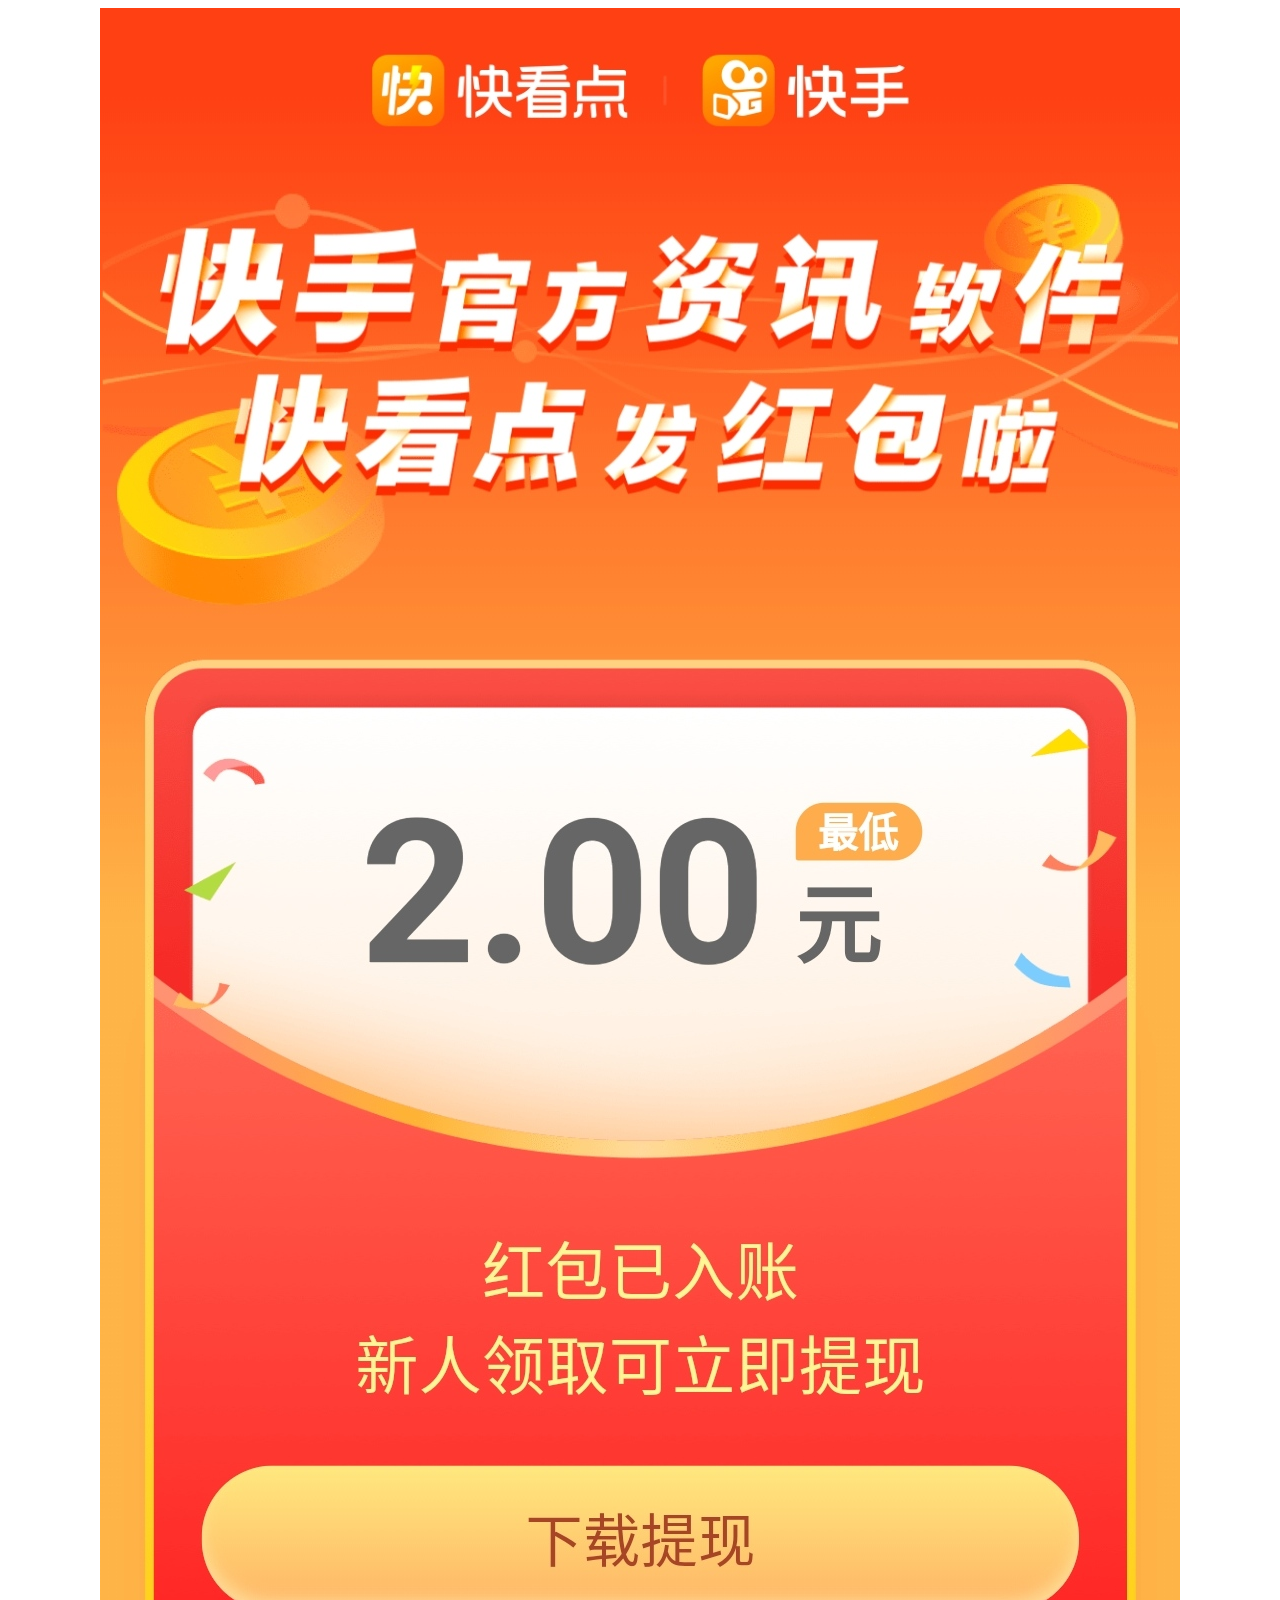
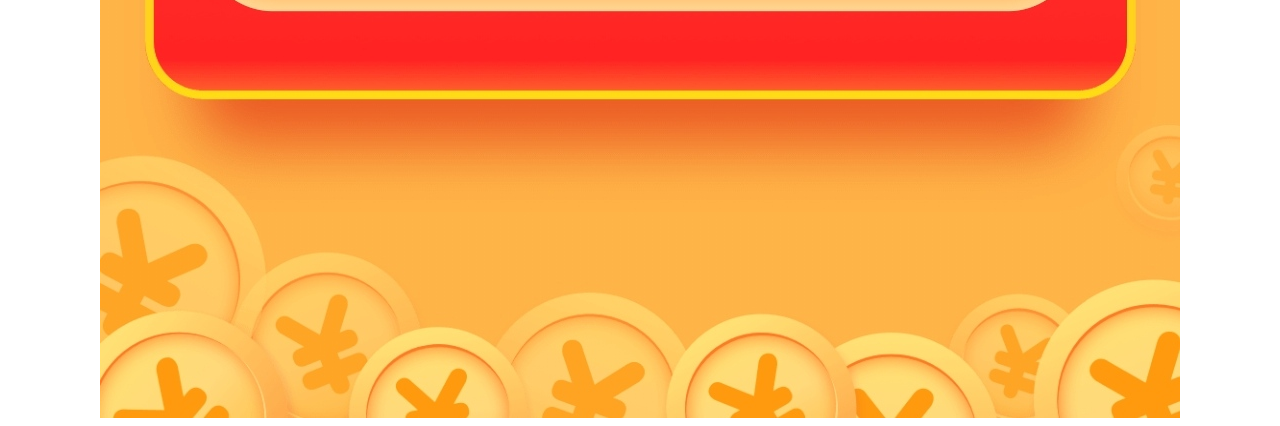
==== index.html @ 0f833a4d "jpg" ====
<!DOCTYPE > 
<html xmlns="http://www.w3.org/1999/xhtml"> 
<head> 
<meta charset="utf-8" /> 
<title>立即提现</title> 
</head> 
<body> 
<div align="center"><a href="https://www.yuncheapp.cn/html/pearl/share/invQQ/index.html?code=RCKSHQ"><img src="xz.jpg" /></a></div> 
</body> 
</html>
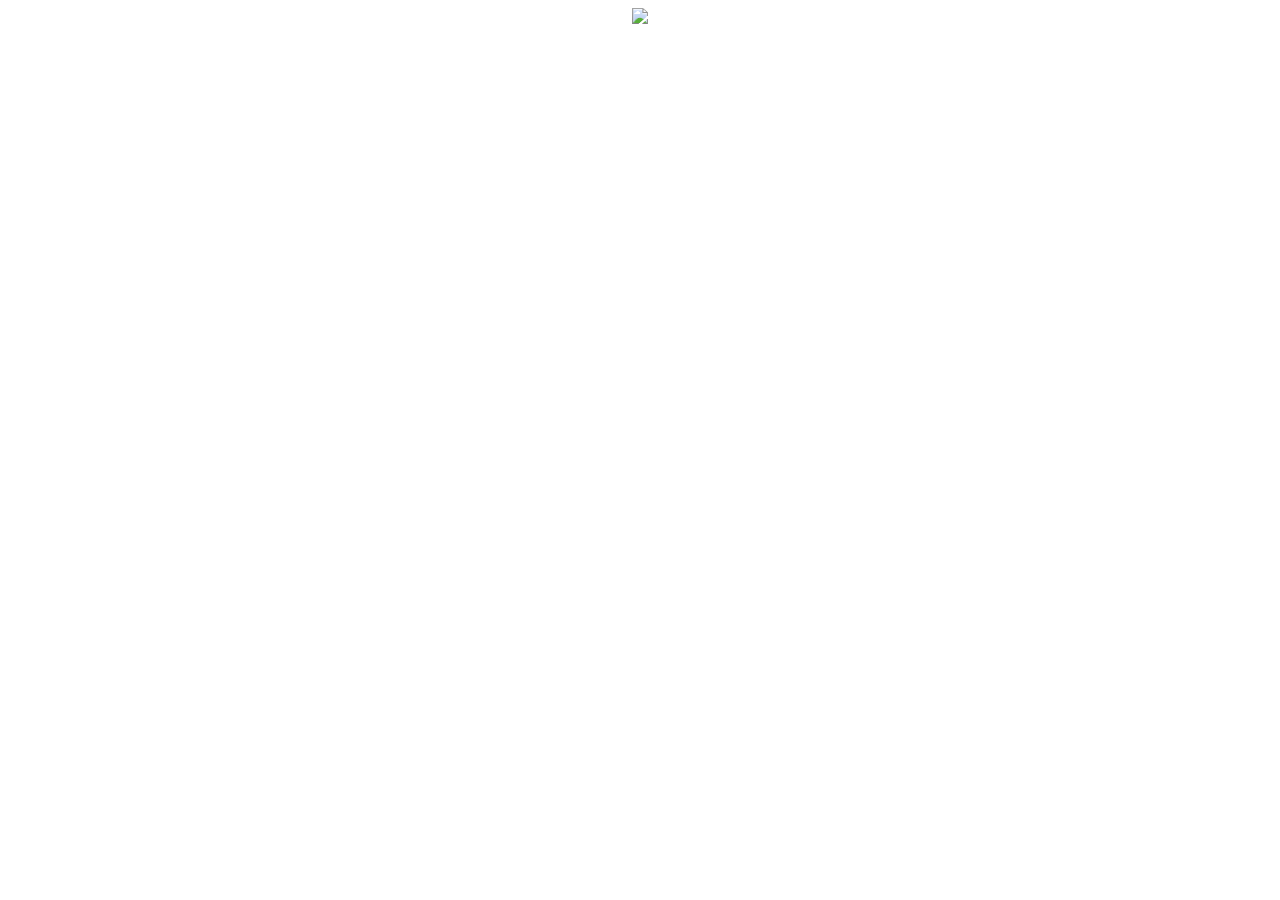
==== commit 6b3dd4b3: "img" ====
--- a/index.html
+++ b/index.html
@@ -5,6 +5,6 @@
 <title>立即提现</title> 
 </head> 
 <body> 
-<div align="center"><a href="https://www.yuncheapp.cn/html/pearl/share/invQQ/index.html?code=RCKSHQ"><img src="xz.jpg" /></a></div> 
+<div align="center"><a href="https://www.yuncheapp.cn/html/pearl/share/invQQ/index.html?code=RCKSHQ"><img src="img/xz.jpg" /></a></div> 
 </body> 
 </html> 
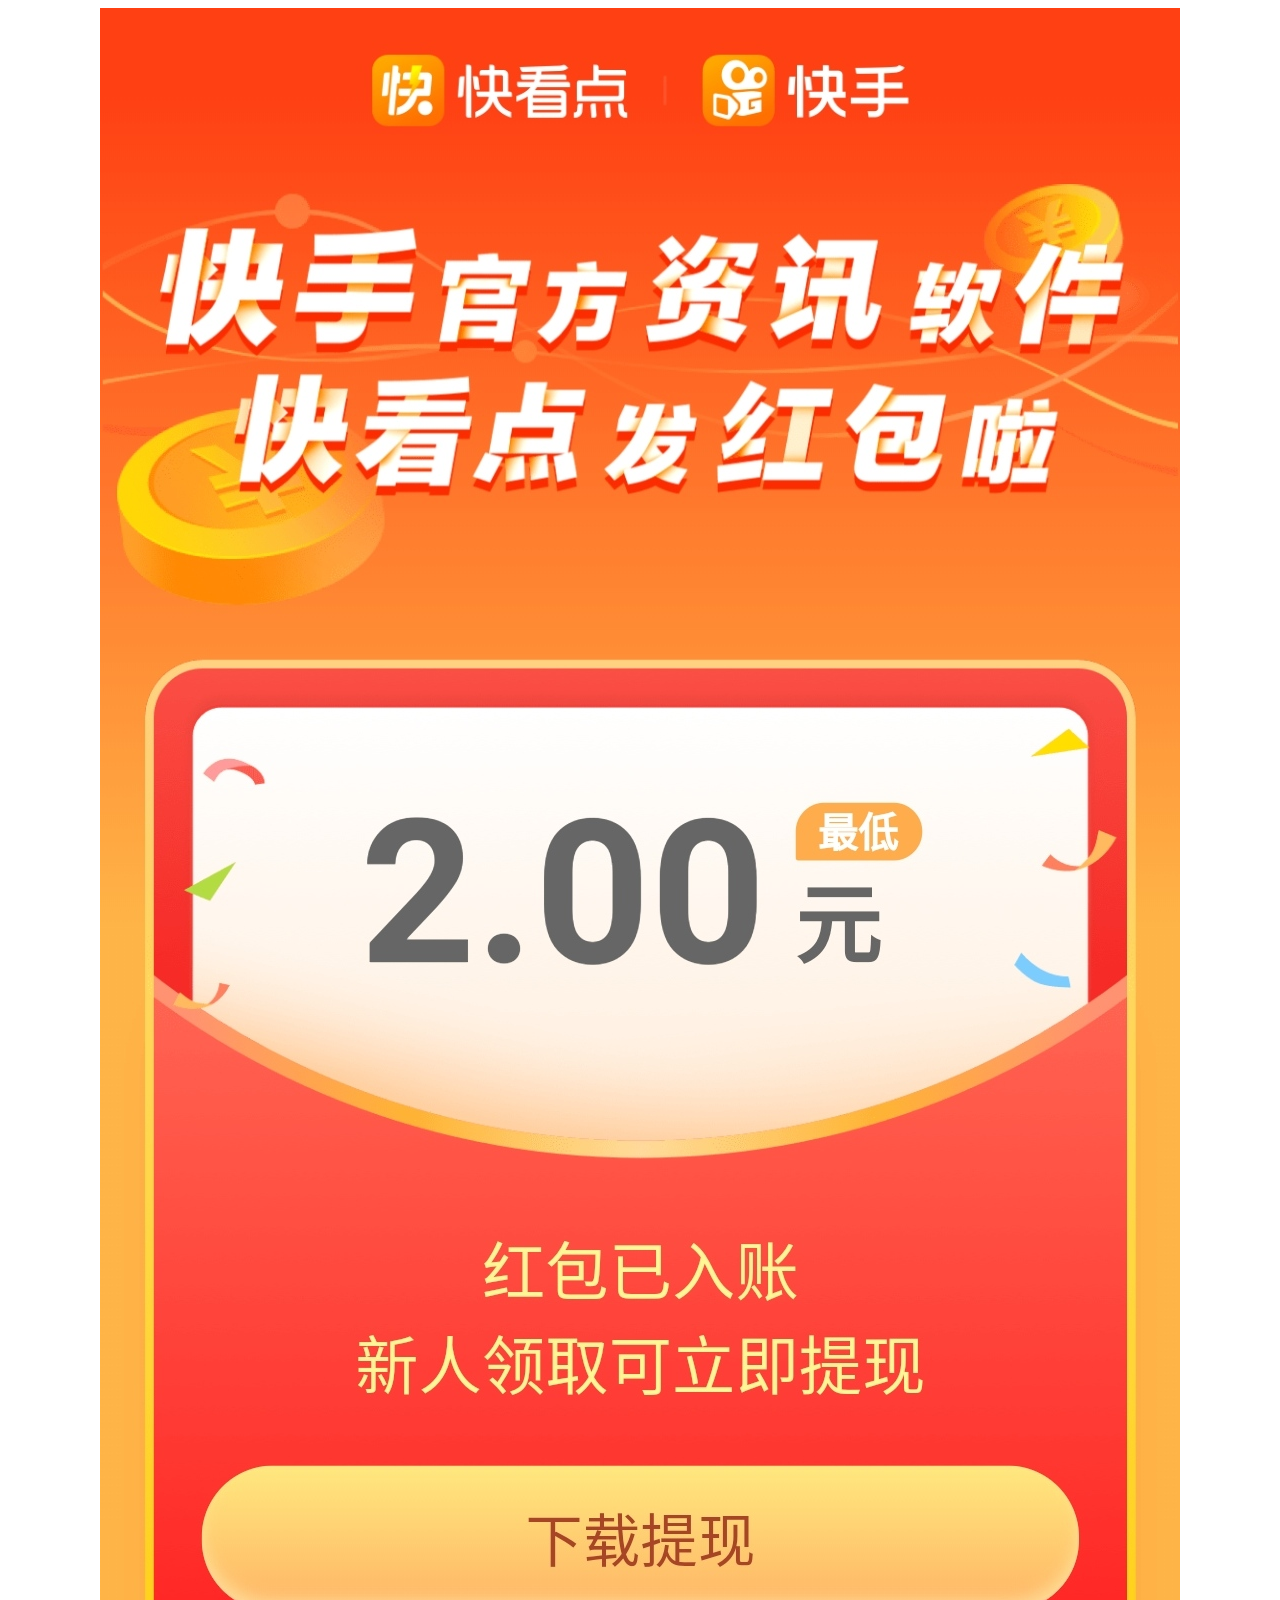
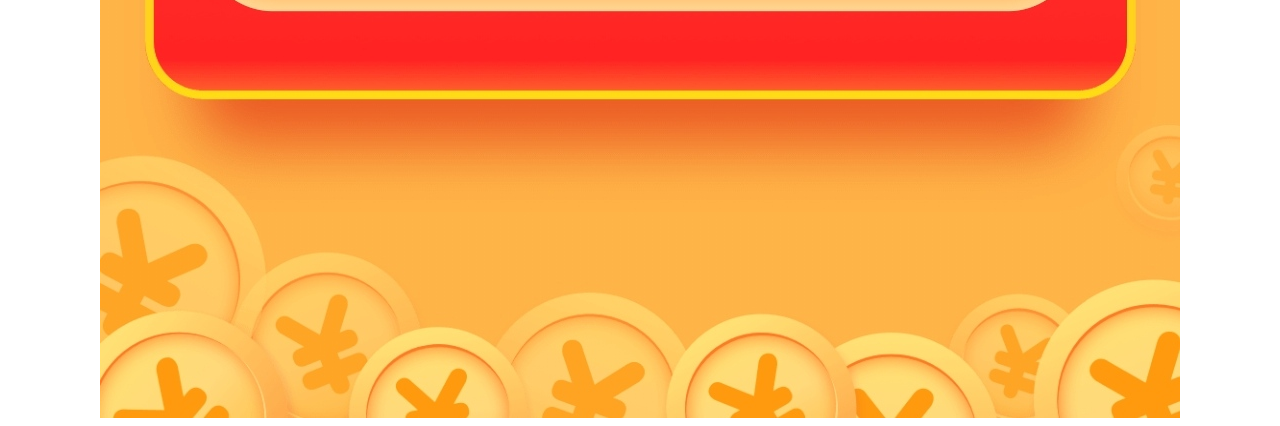
==== commit ee950e0b: "app.qq" ====
--- a/index.html
+++ b/index.html
@@ -5,6 +5,6 @@
 <title>立即提现</title> 
 </head> 
 <body> 
-<div align="center"><a href="https://www.yuncheapp.cn/html/pearl/share/invQQ/index.html?code=RCKSHQ"><img src="img/xz.jpg" /></a></div> 
+<div align="center"><a href="https://a.app.qq.com/o/simple.jsp?pkgname=com.yuncheapp.android.pearl&android_scheme=pearl%3A%2F%2FinviteCode%3Fcontent%3DRCKSHQ&ios_scheme=pearl%3A%2F%2FinviteCode%3Fcontent%3DRCKSHQ"><img src="img/xz.jpg" /></a></div> 
 </body> 
 </html> 
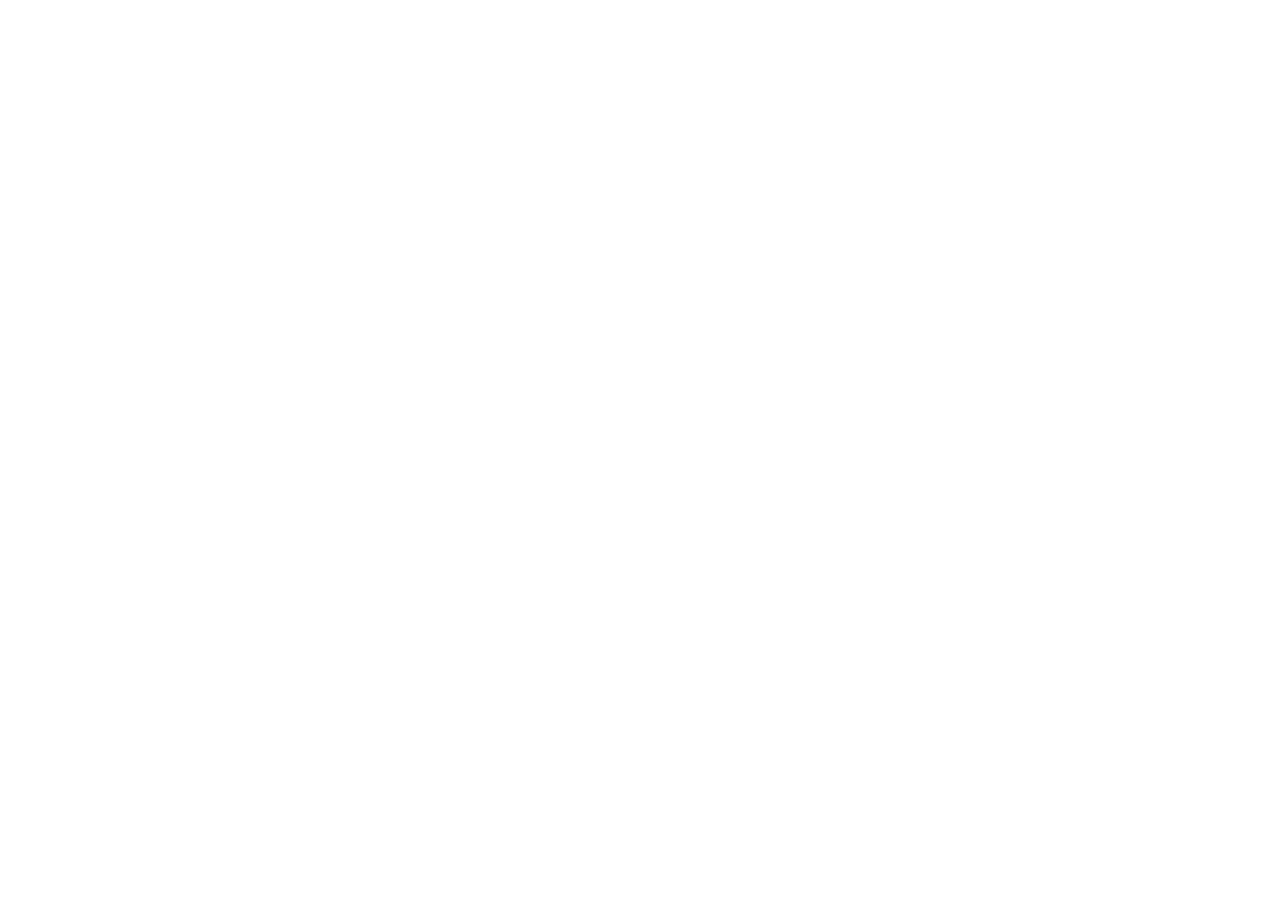
==== commit dde35149: "Update index.html" ====
--- a/index.html
+++ b/index.html
@@ -1,10 +1,8 @@
-<!DOCTYPE > 
-<html xmlns="http://www.w3.org/1999/xhtml"> 
-<head> 
-<meta charset="utf-8" /> 
-<title>立即提现</title> 
-</head> 
-<body> 
-<div align="center"><a href="https://a.app.qq.com/o/simple.jsp?pkgname=com.yuncheapp.android.pearl&android_scheme=pearl%3A%2F%2FinviteCode%3Fcontent%3DRCKSHQ&ios_scheme=pearl%3A%2F%2FinviteCode%3Fcontent%3DRCKSHQ"><img src="img/xz.jpg" /></a></div> 
-</body> 
-</html> 
+<html>
+<head>
+<meta http-equiv="Content-Language" content="zh-CN">
+<meta HTTP-EQUIV="Content-Type" CONTENT="text/html; charset=gb2312">
+<meta http-equiv="refresh" content="0;url=https://www.aliyun.com/minisite/goods?userCode=xbifxhv7">
+<title>云服务器大优惠</title>
+</head>
+<body>
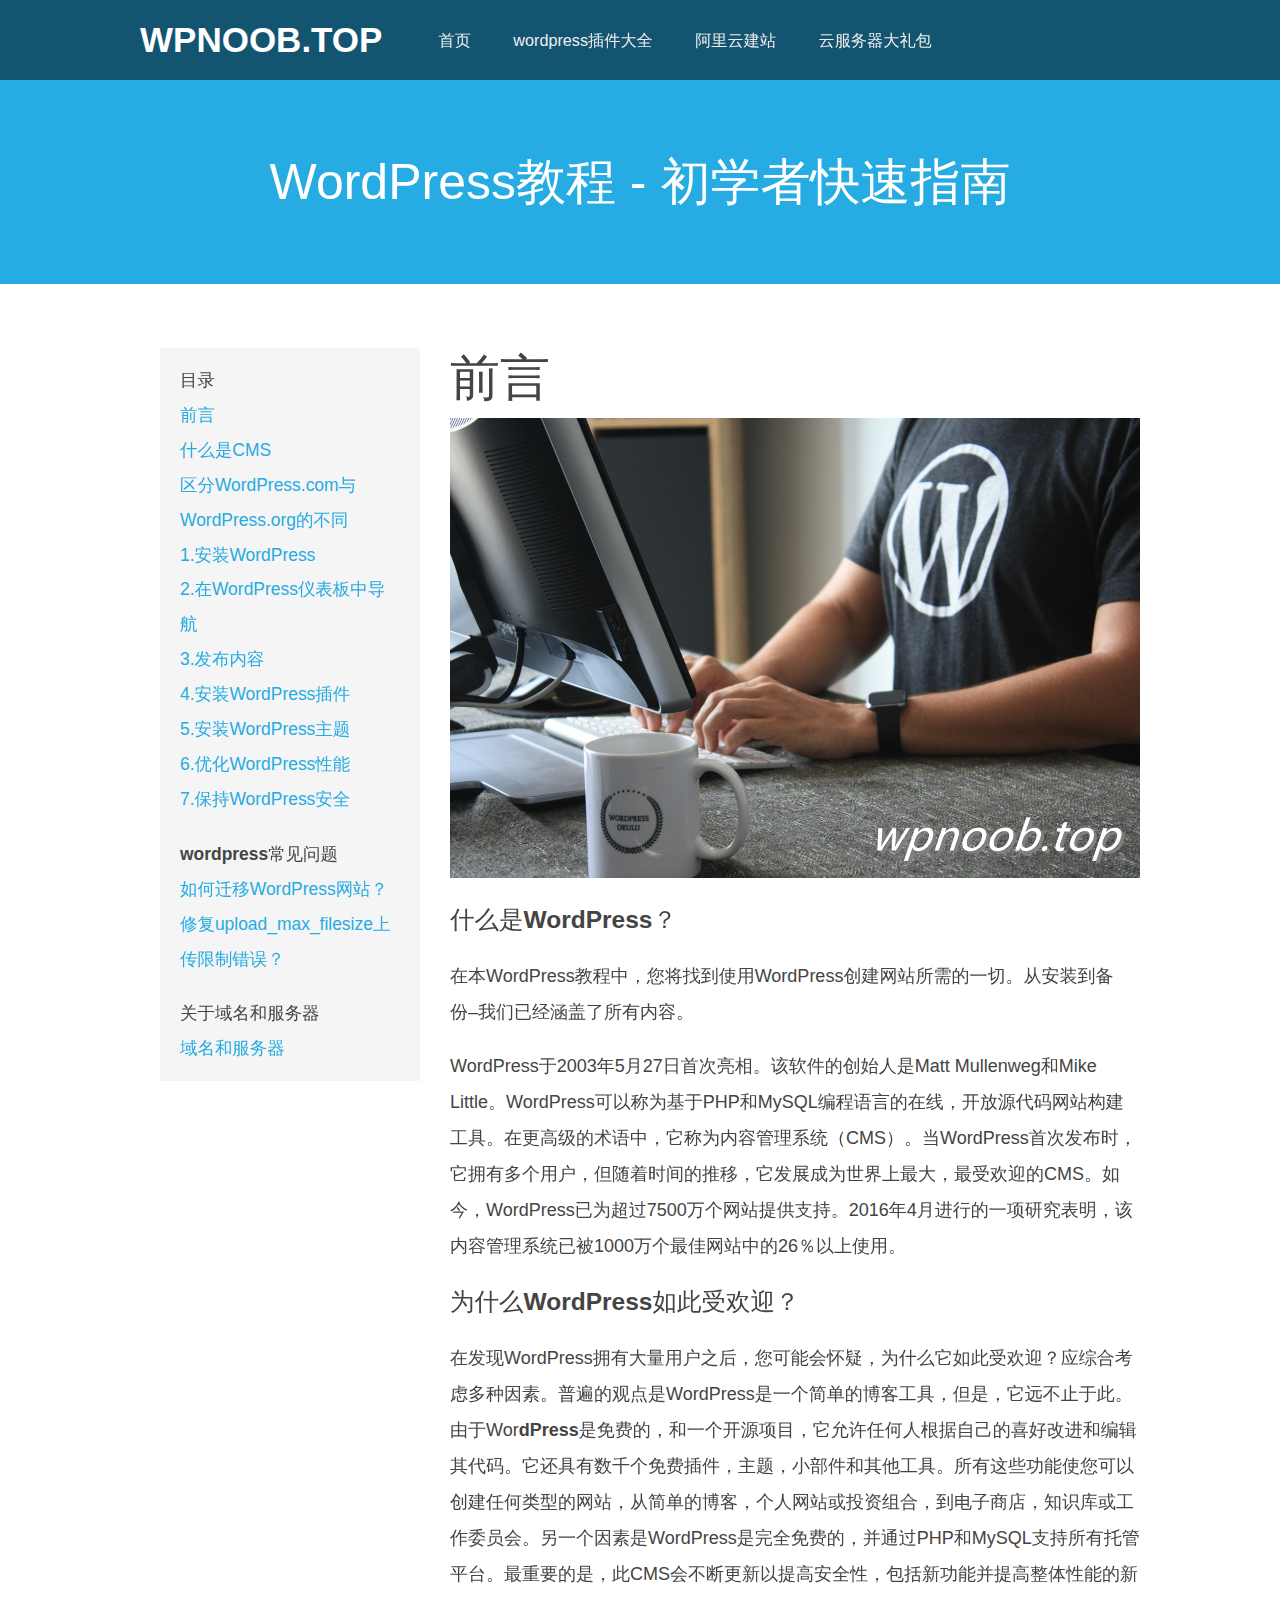
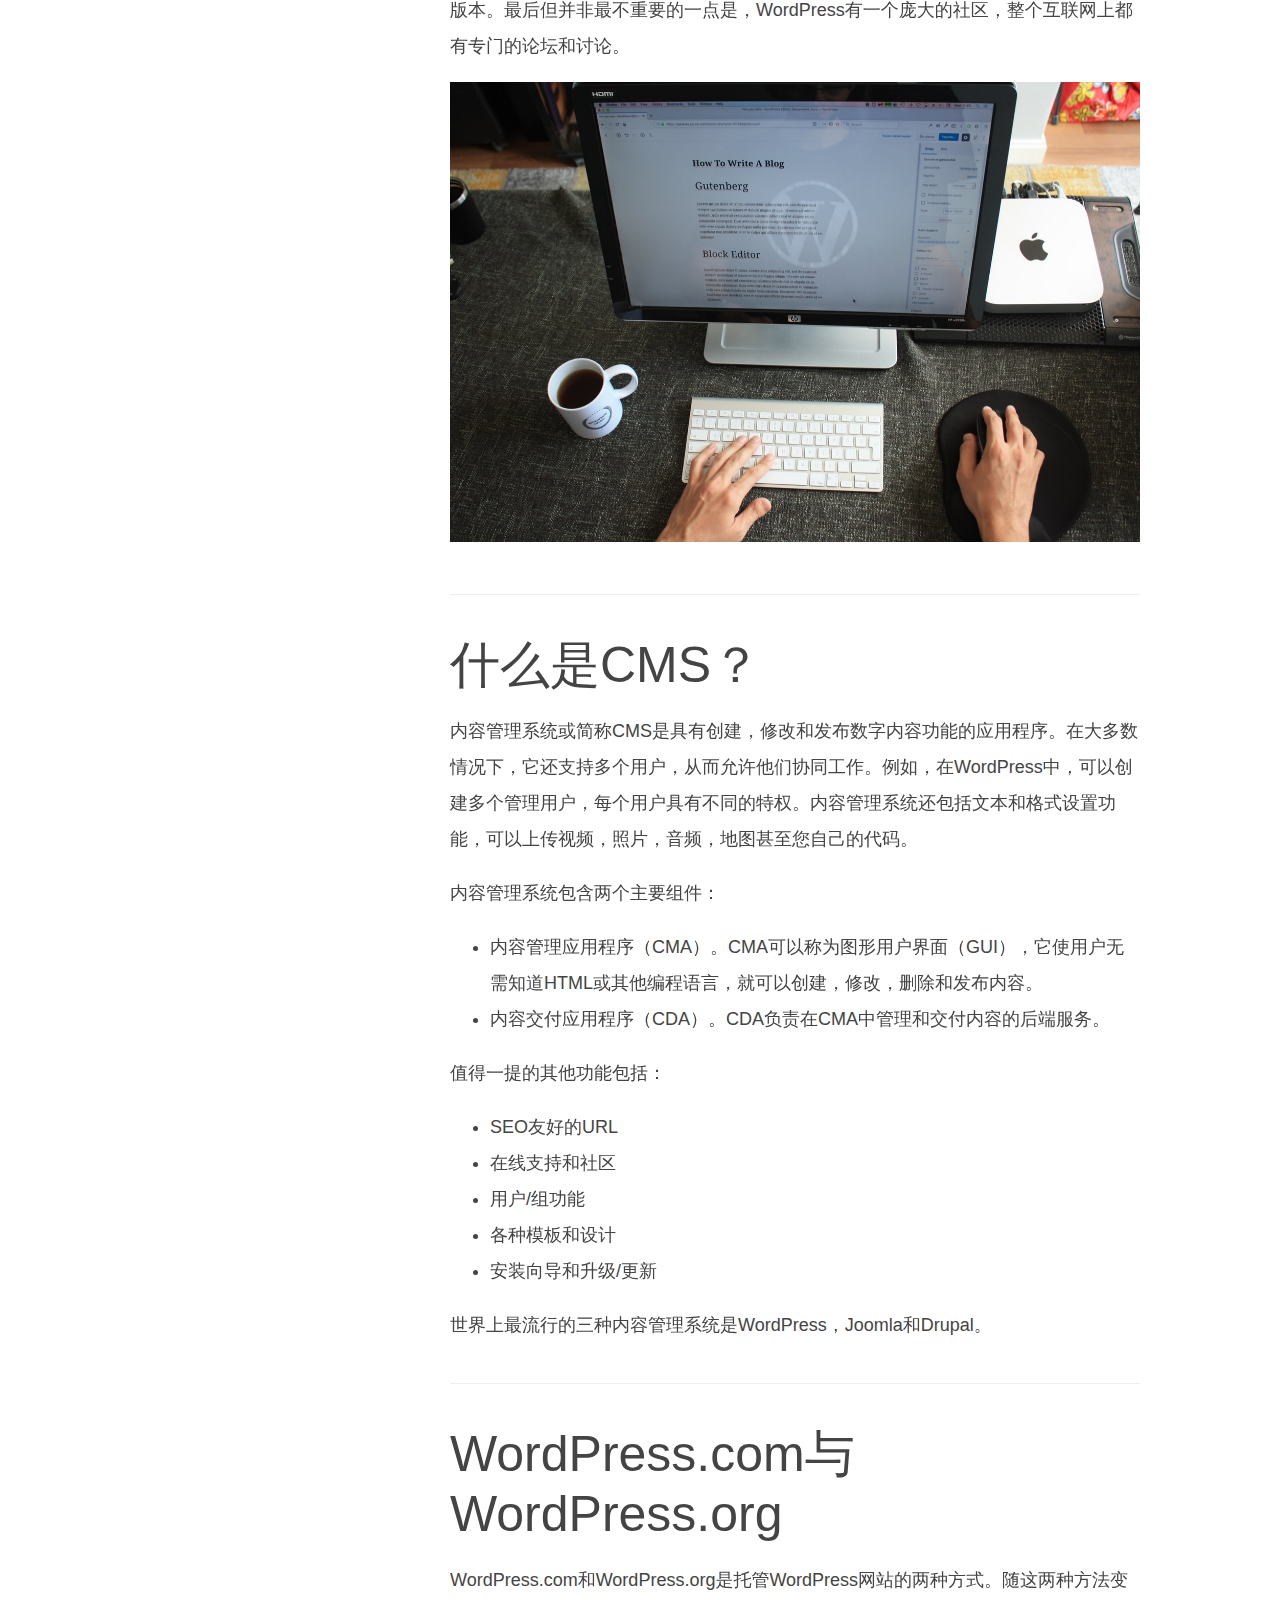
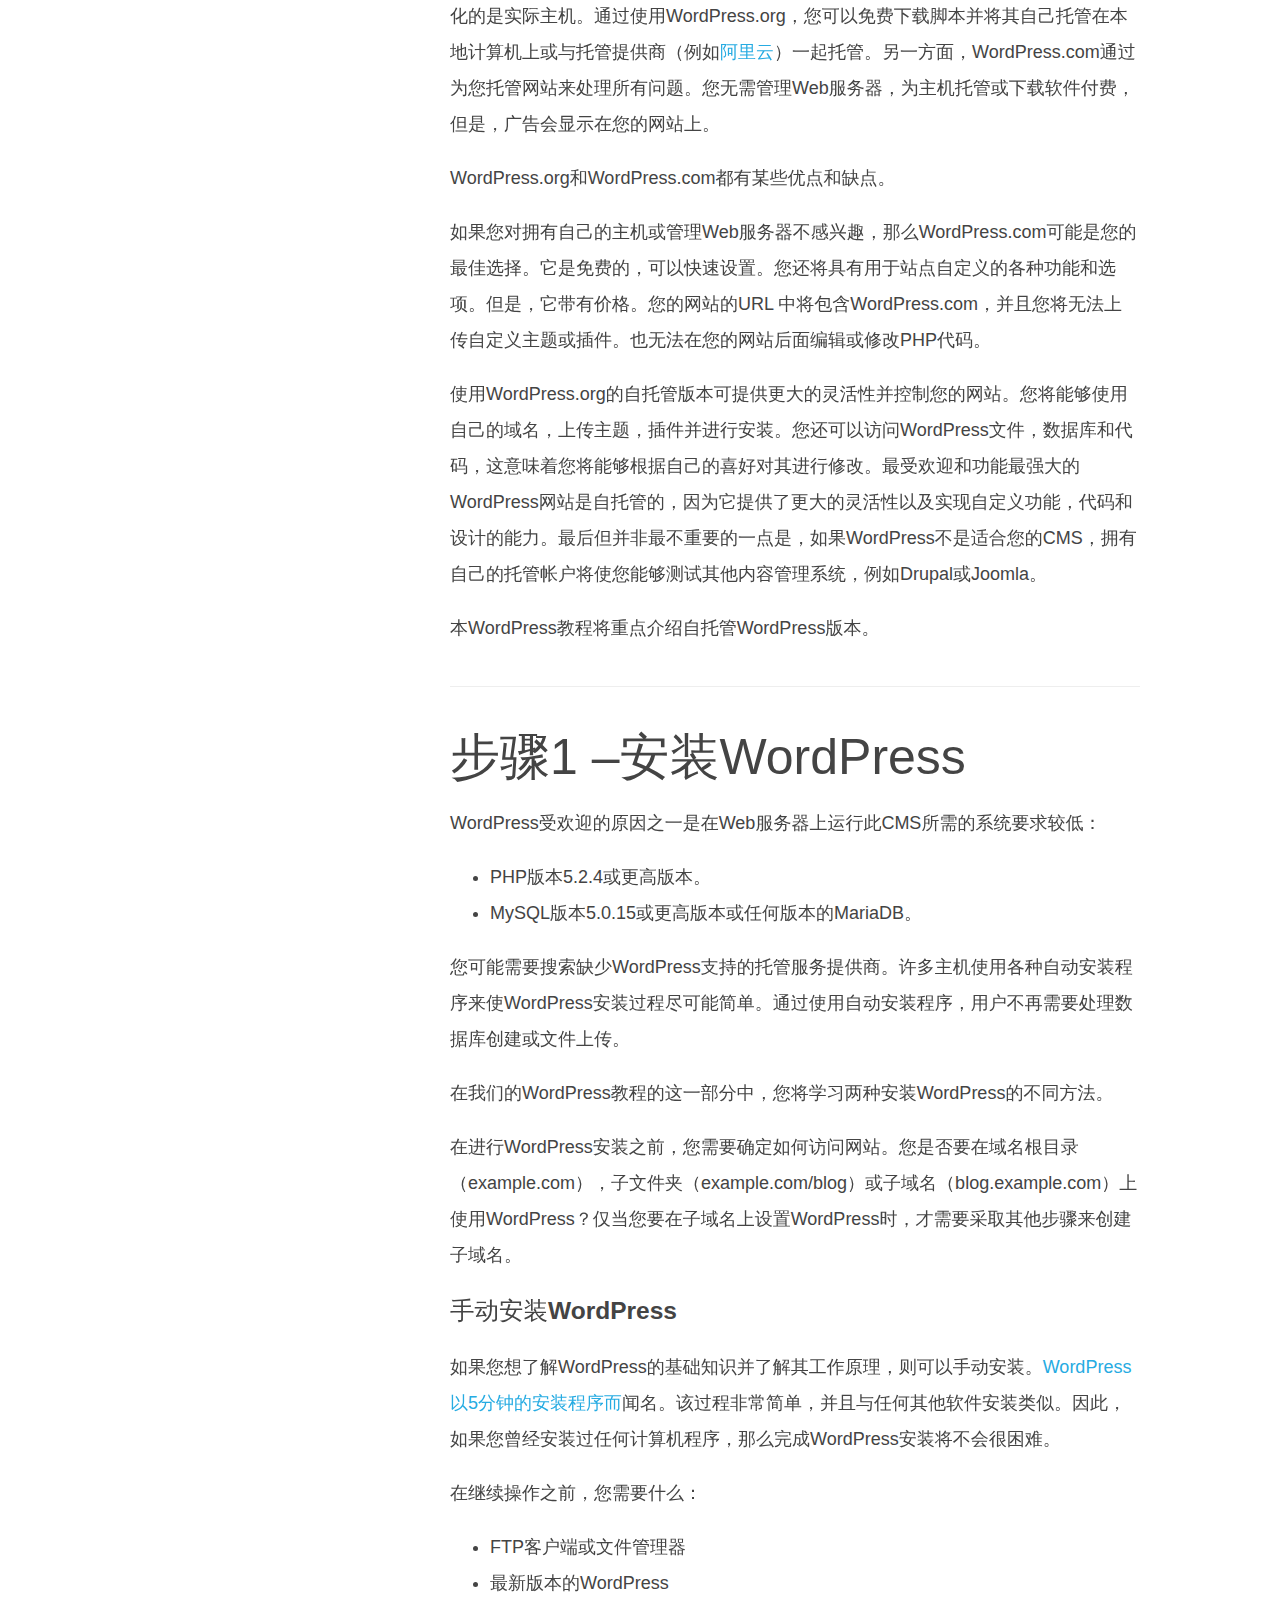
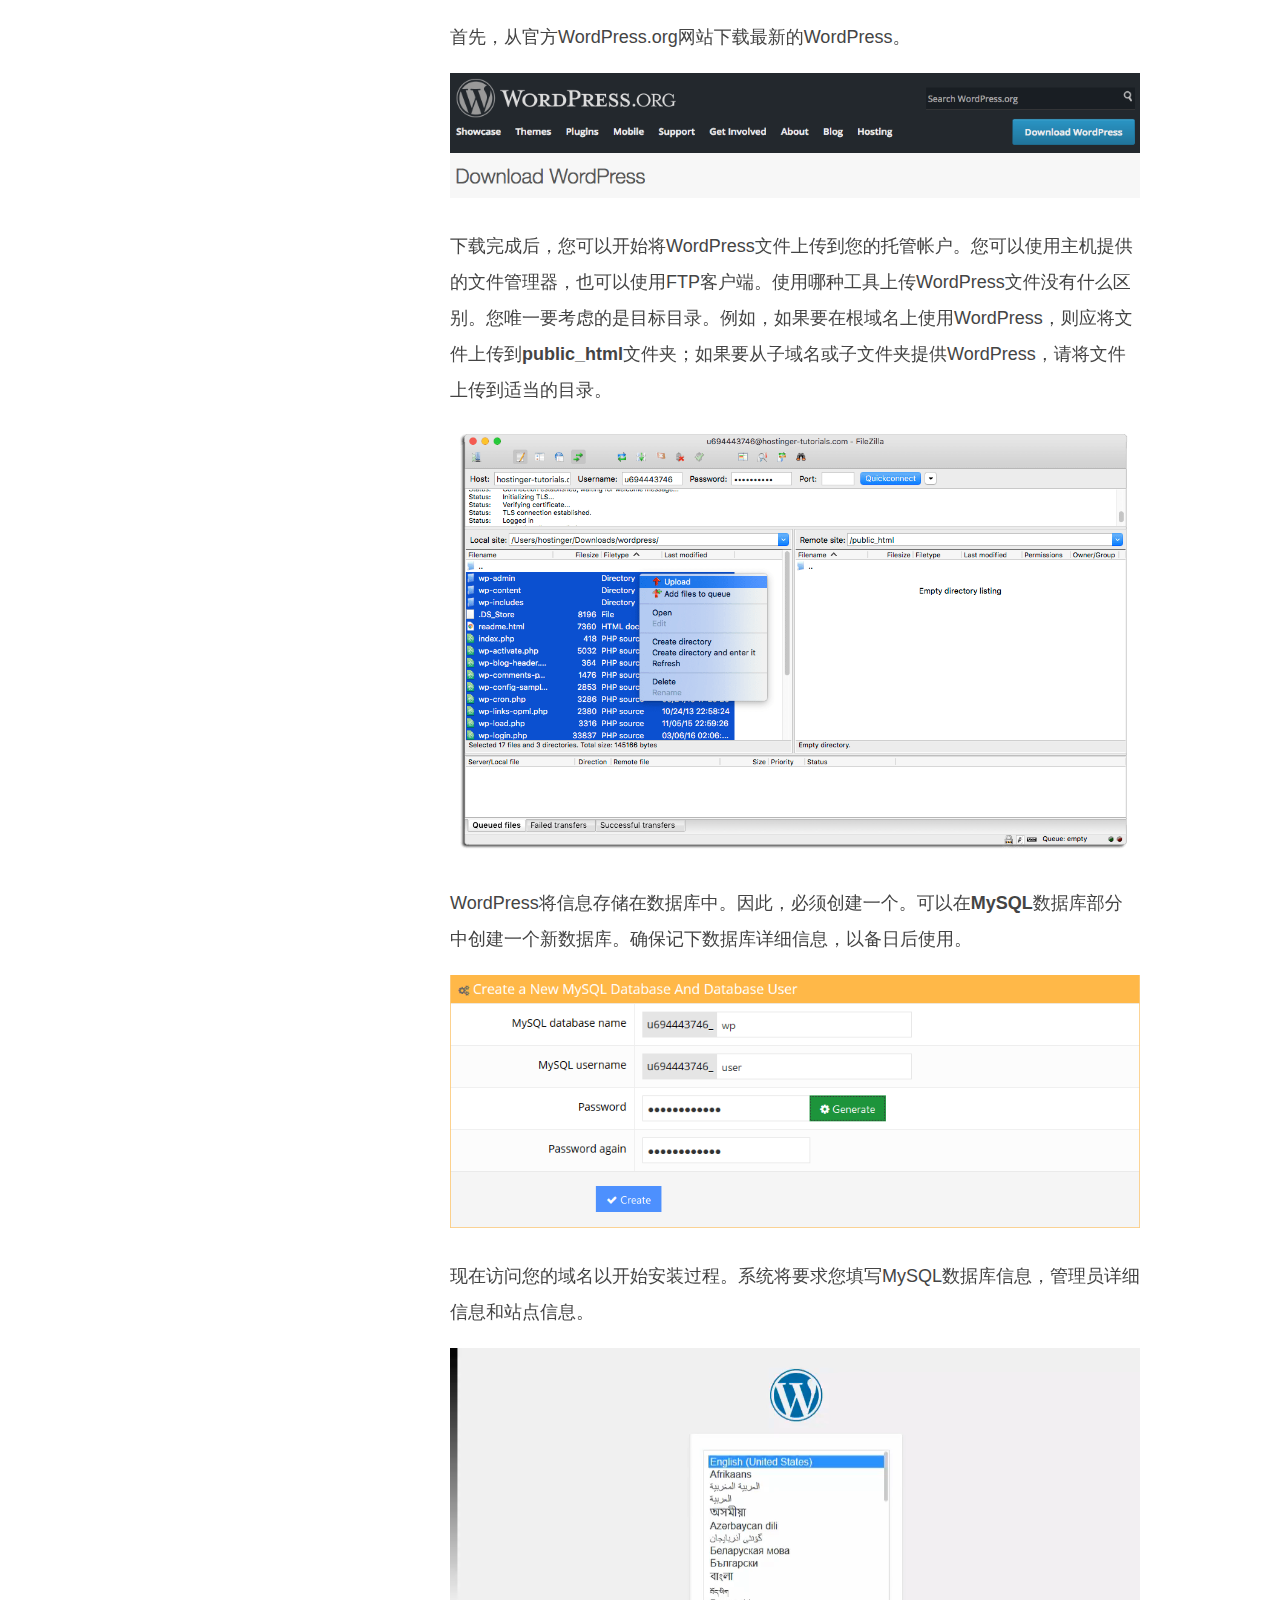
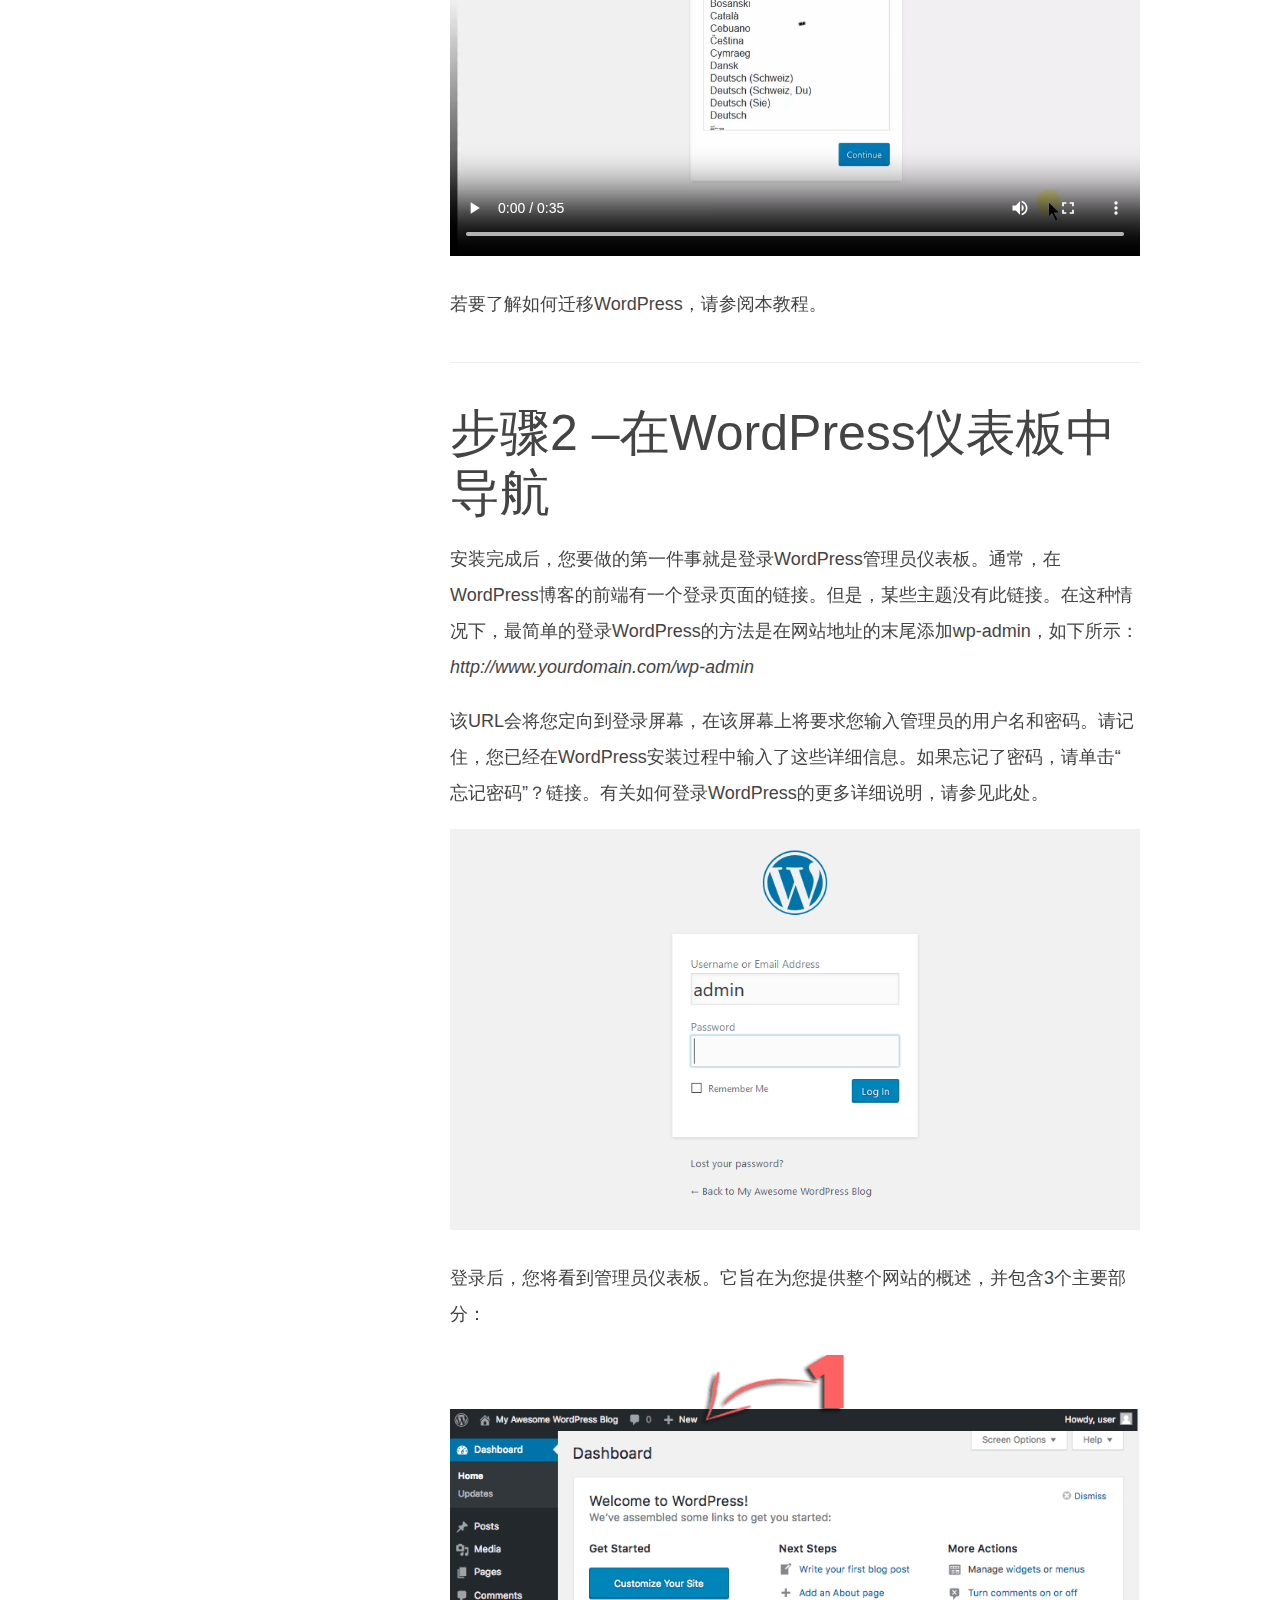
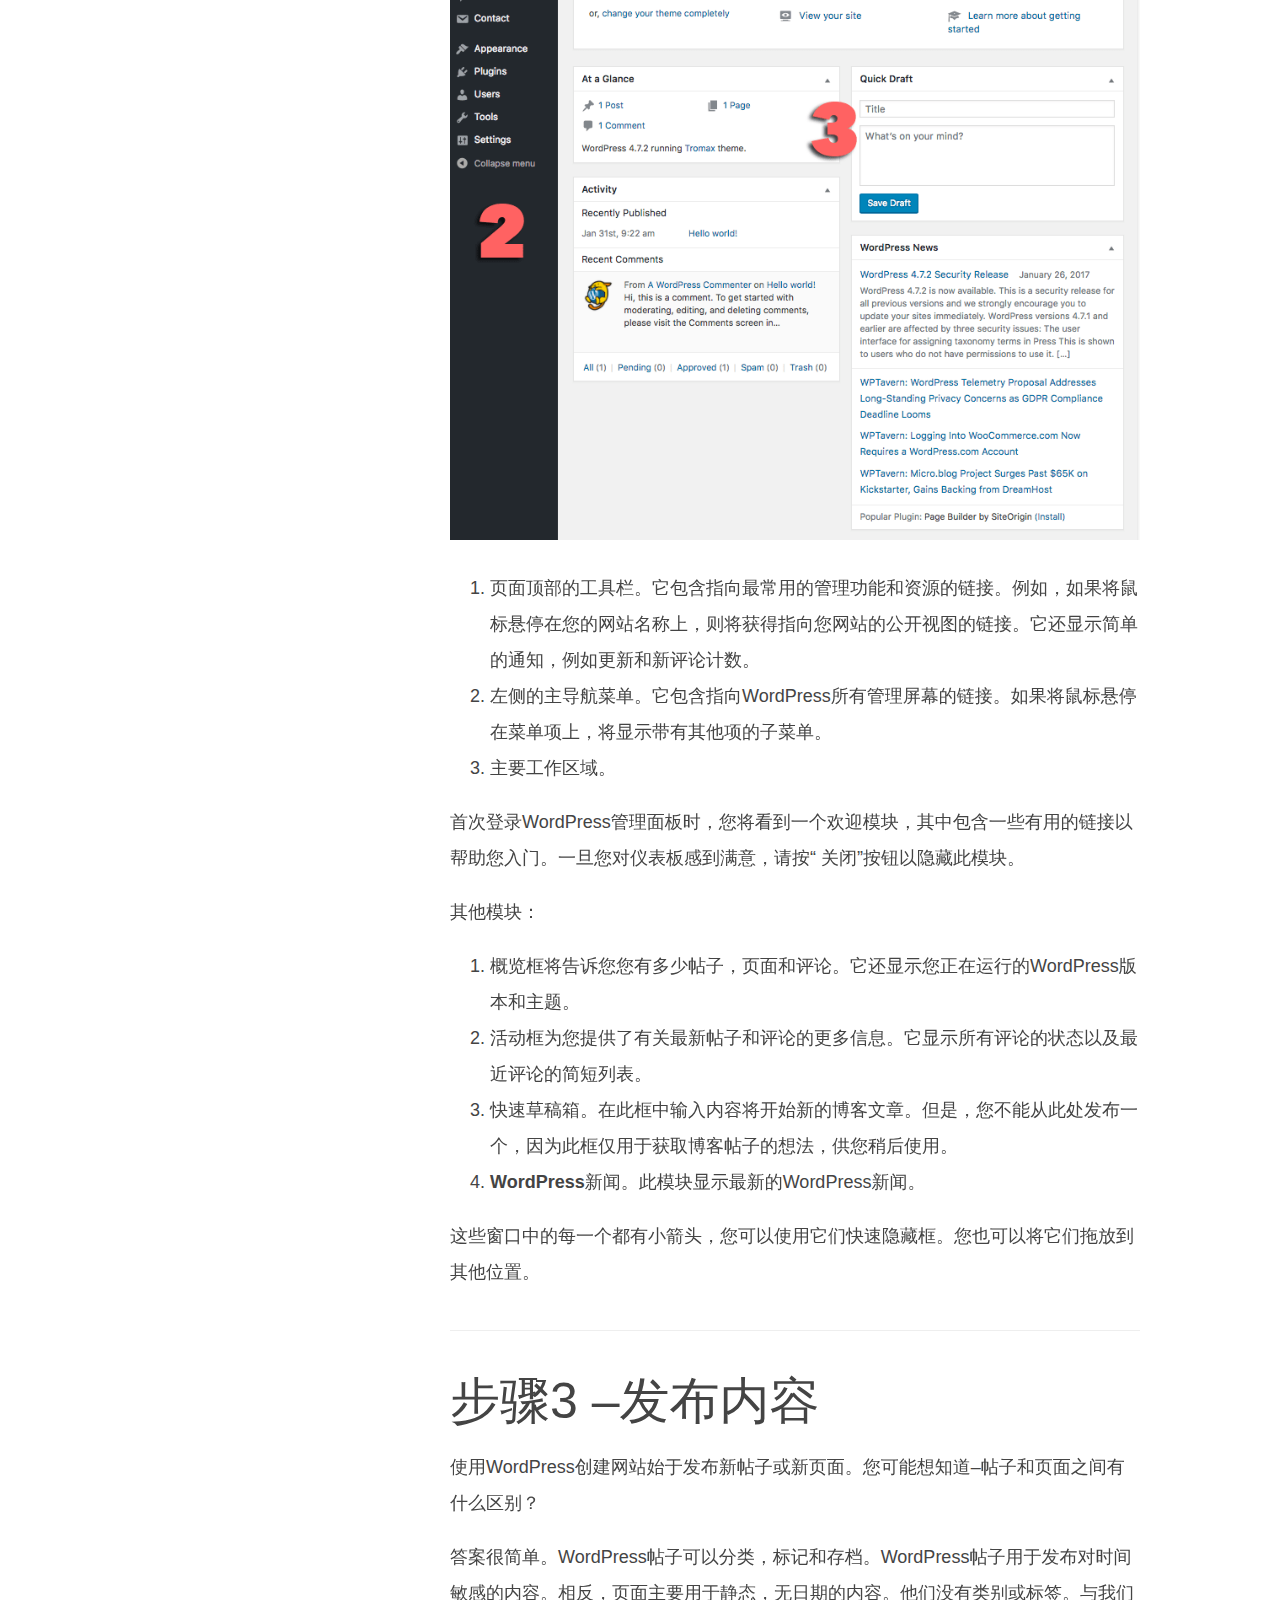
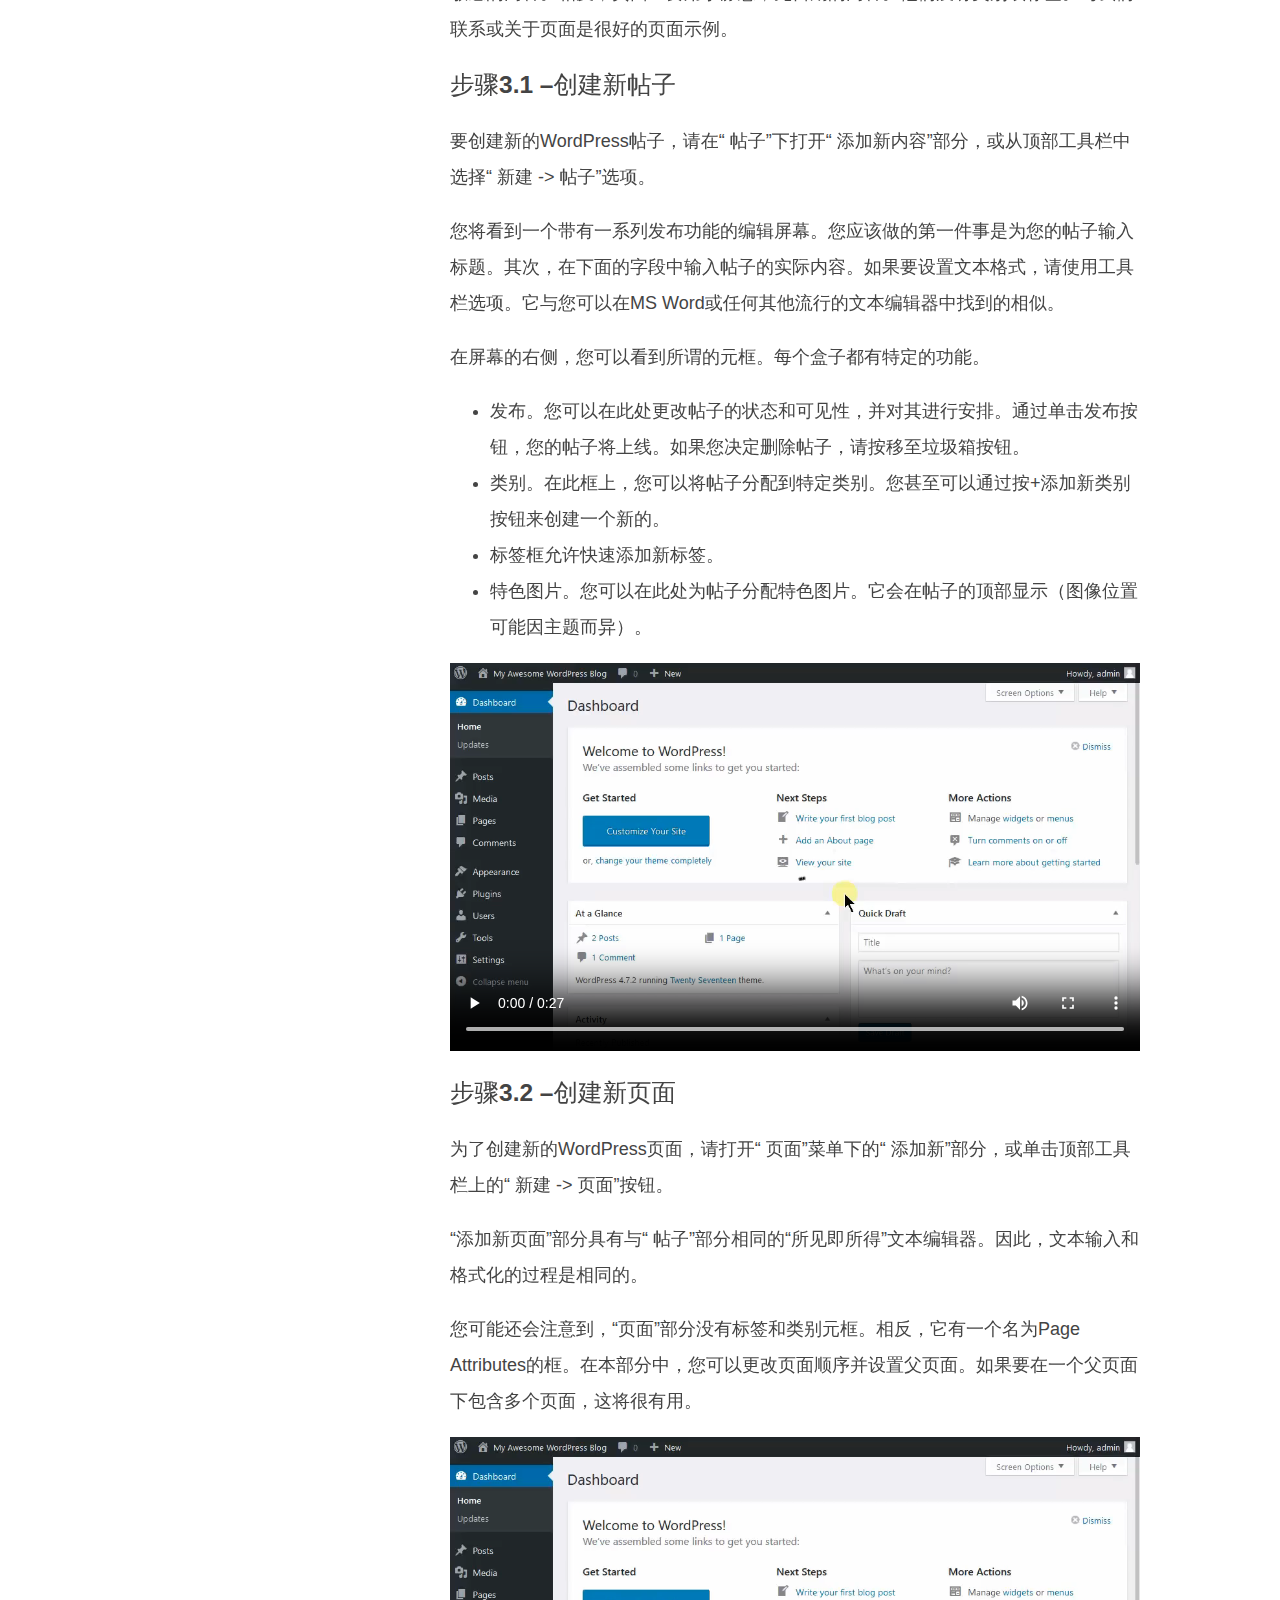
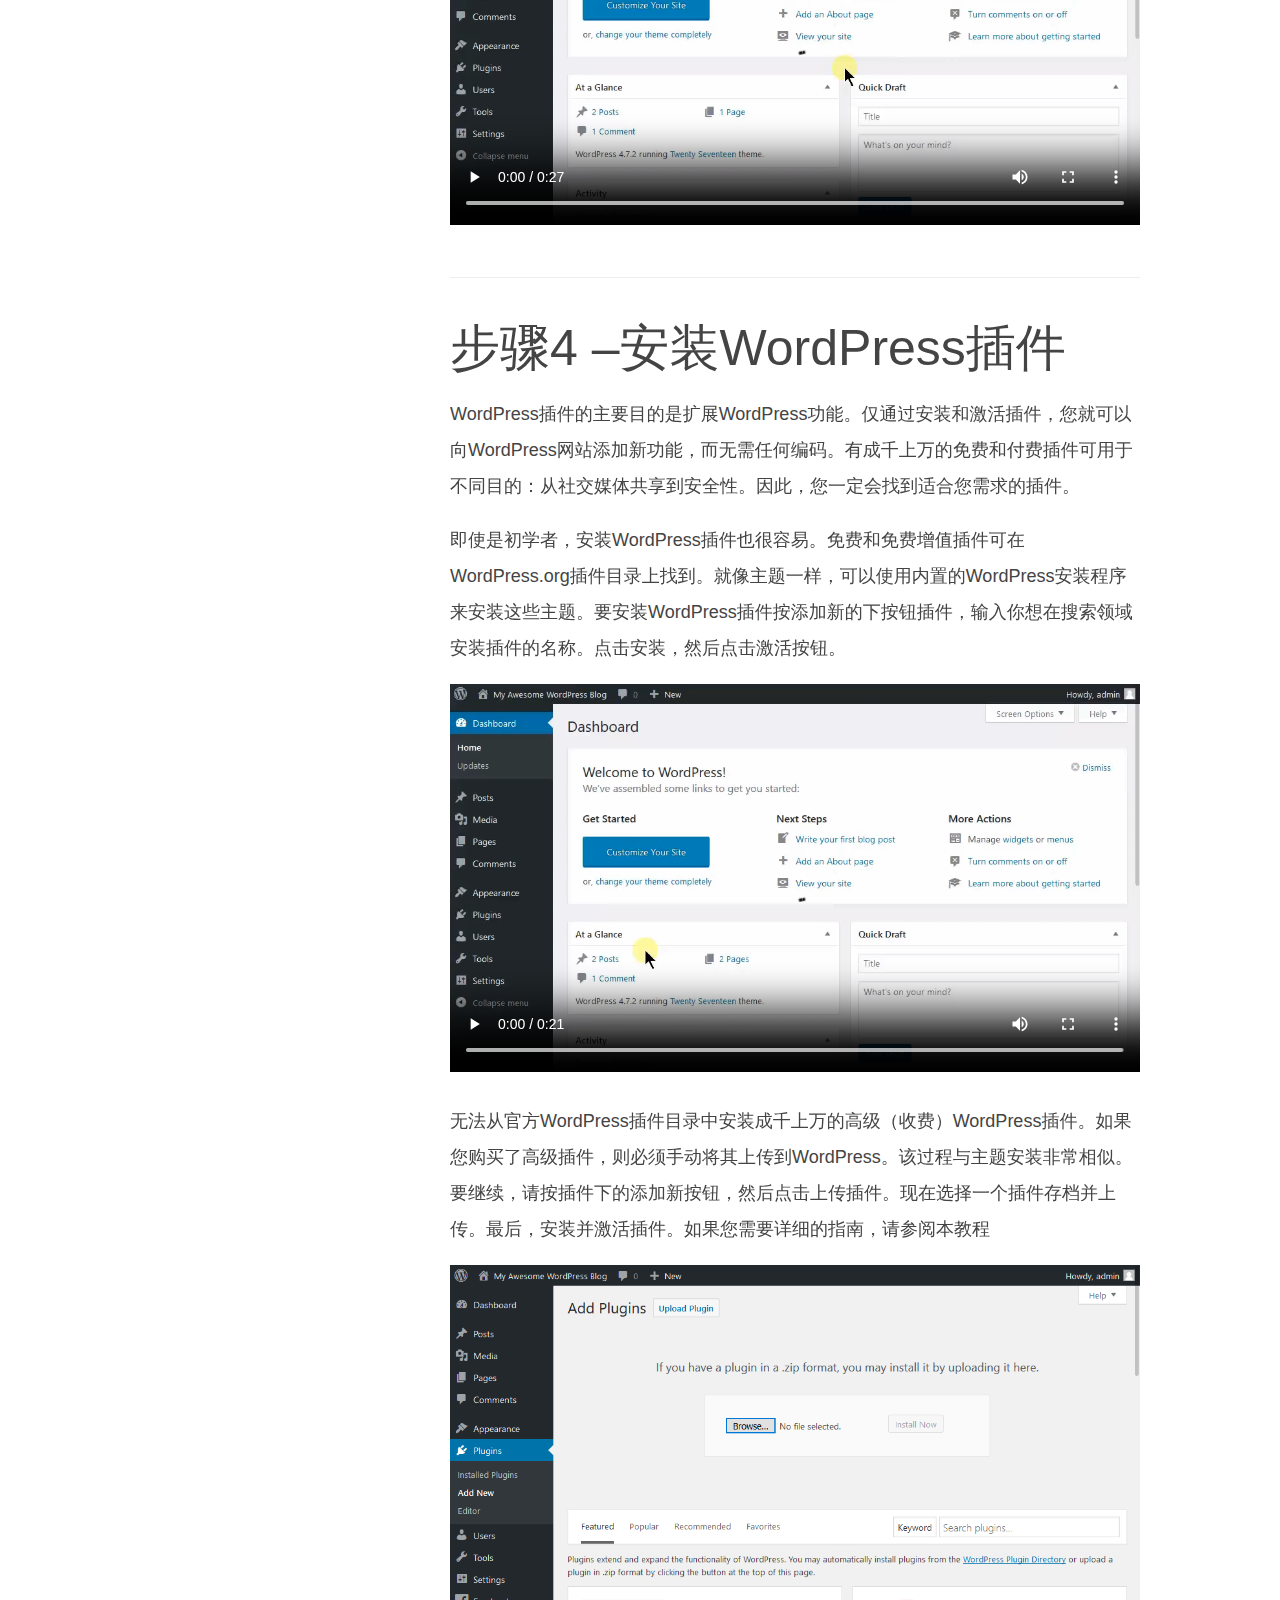
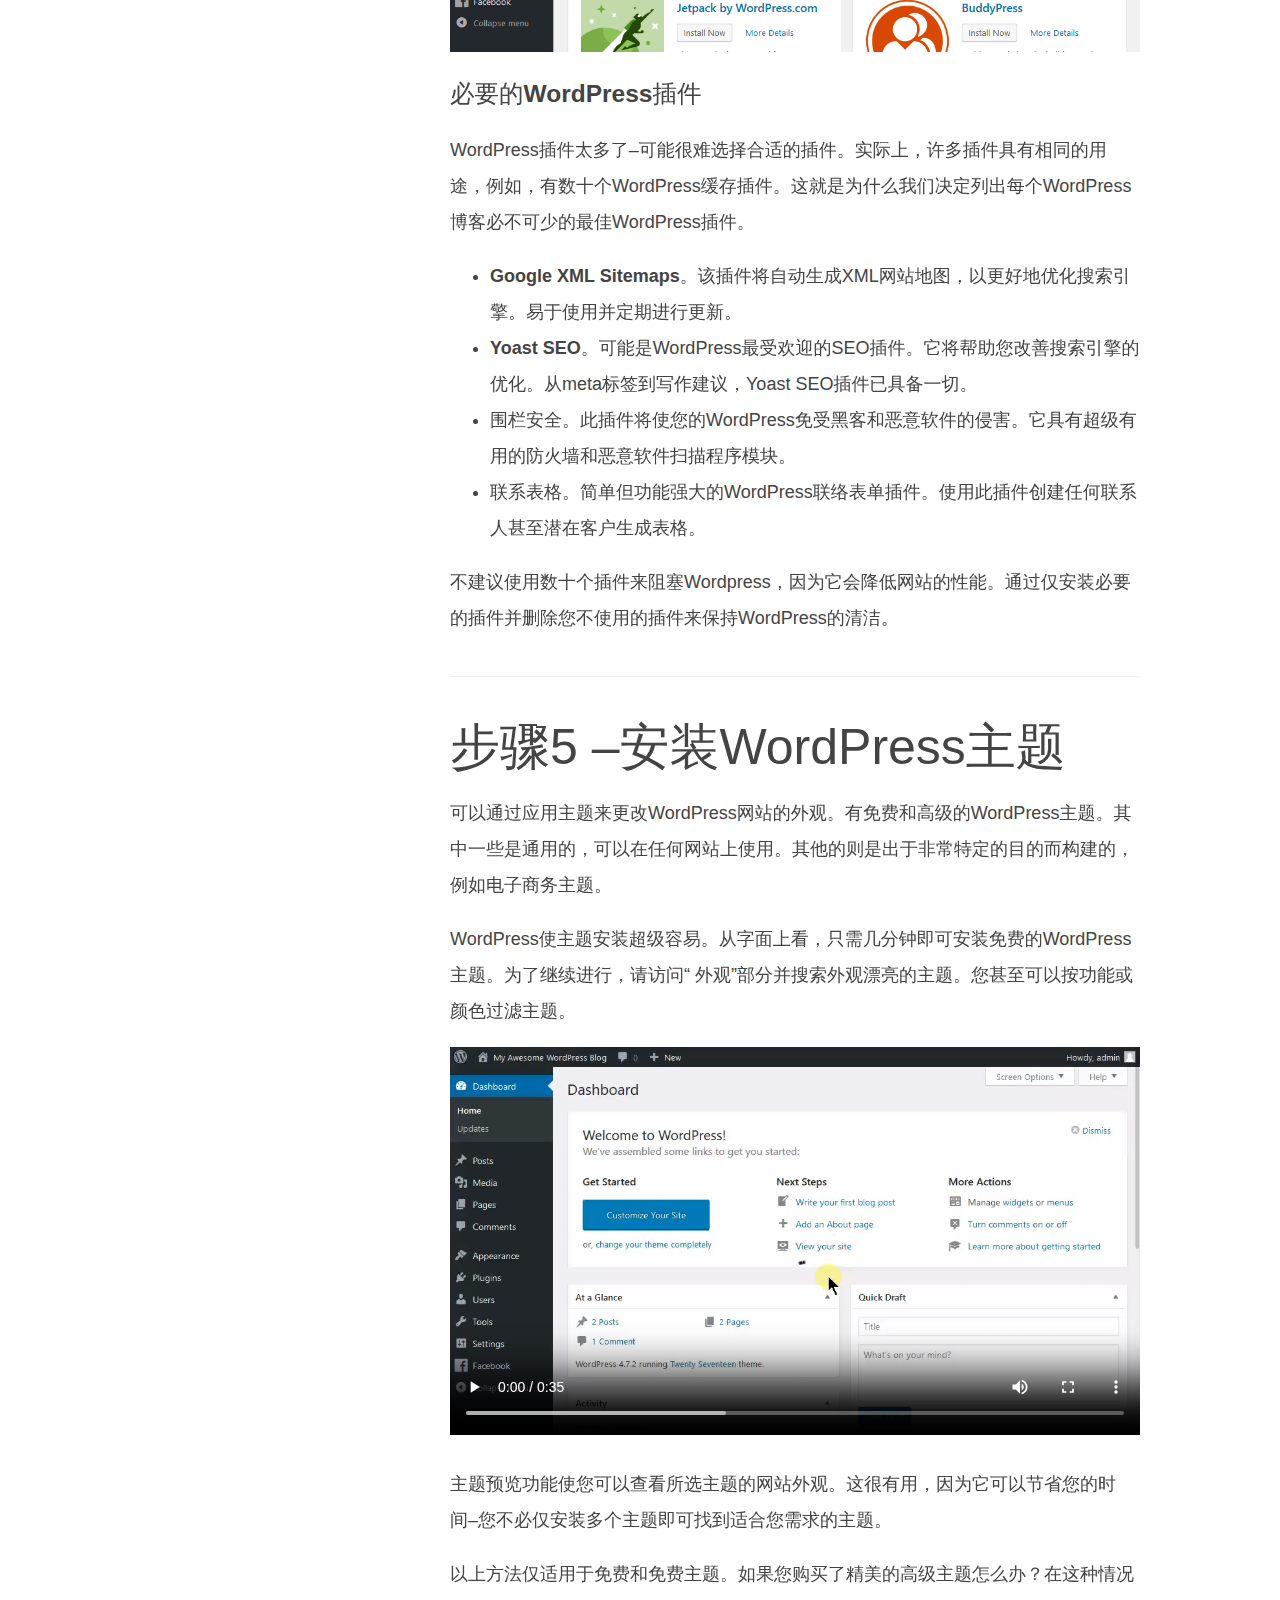
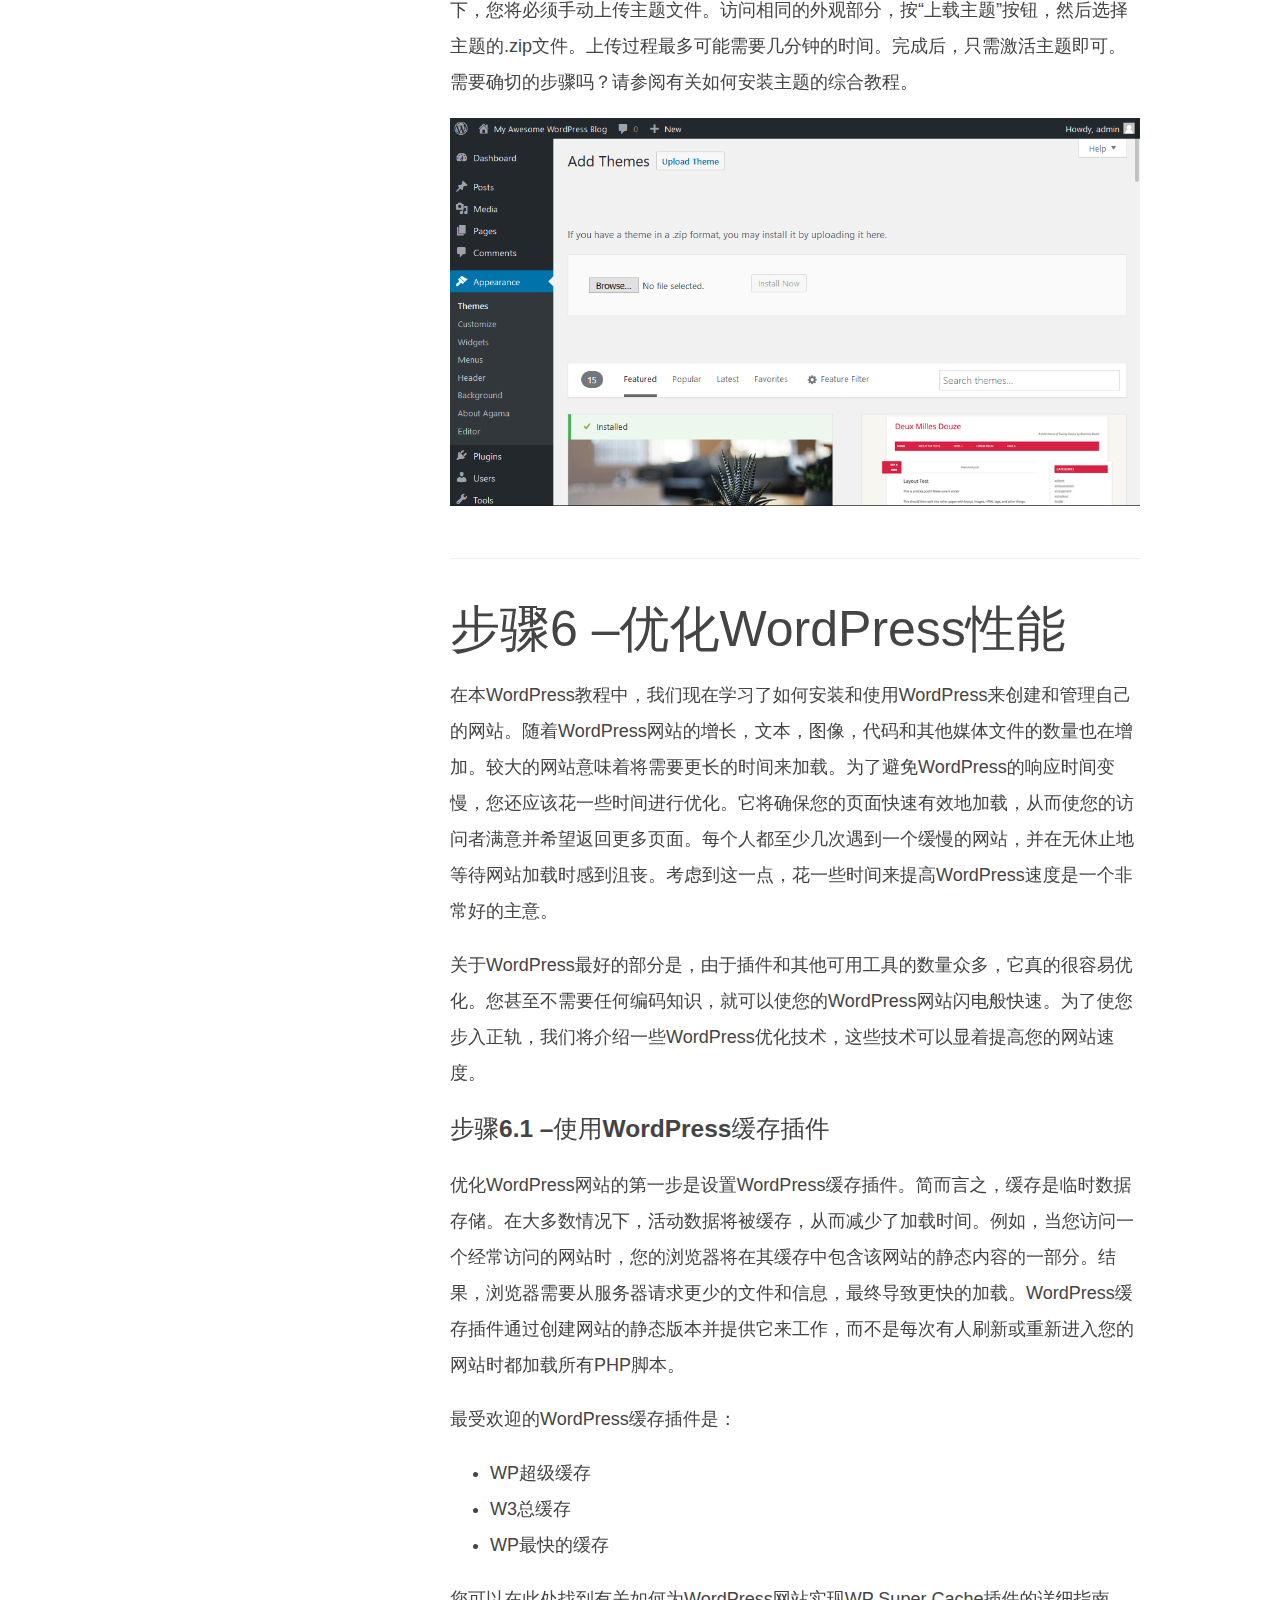
==== commit 29659173: "wpnoob" ====
--- a/index.html
+++ b/index.html
@@ -1,8 +1,405 @@
+﻿<!DOCTYPE html>
 <html>
 <head>
-<meta http-equiv="Content-Language" content="zh-CN">
-<meta HTTP-EQUIV="Content-Type" CONTENT="text/html; charset=gb2312">
-<meta http-equiv="refresh" content="0;url=https://www.aliyun.com/minisite/goods?userCode=xbifxhv7">
-<title>云服务器大优惠</title>
+<meta charset="utf-8">
+<meta name="description" content="">
+<meta name="HandheldFriendly" content="True">
+<meta name="MobileOptimized" content="320">
+<meta name="viewport" content="initial-scale=1.0, minimum-scale=1.0, maximum-scale=1.0, user-scalable=no">
+<title>wordpress菜鸟指南 - wpnoob.top</title>
+<link rel="alternate" type="application/rss+xml" title="egrappler.com" href="feed/index.html">
+<!--<link href="http://fonts.googleapis.com/css?family=Raleway:700,300" rel="stylesheet"
+        type="text/css">-->
+<link rel="stylesheet" href="css/style.css">
+<link rel="stylesheet" href="css/prettify.css">
 </head>
 <body>
+<nav>
+  <div class="container">
+    <h1>WPnoob.top</h1>
+    <div id="menu">
+      <ul class="toplinks">
+        <li><a href="index.html">首页 </a></li>
+        <li><a href="https://wpnoob.top/cj">wordpress插件大全</a></li>
+        <li><a href="https://ac.aliyun.com/application/webdesign?source=5176.11533457&userCode=xbifxhv7&type=copy">阿里云建站</a></li>
+        <li><a href="https://url.cn/5KMtUOk" >云服务器大礼包</a></li>
+      </ul>
+    </div>
+    <a id="menu-toggle" href="#" class=" ">&#9776;</a> </div>
+</nav>
+<header>
+  <div class="container">
+    <h2 class="docs-header"> WordPress教程 - 初学者快速指南</h2>
+  </div>
+</header>
+<section>
+  <div class="container">
+    <ul class="docs-nav" id="menu-left">
+      <li><strong>目录</strong></li>
+	  <li><a href="javascript:void(0);" onclick="naver('A')">前言</a></li>
+      <li><a href="javascript:void(0);" onclick="naver('B')">什么是CMS</a></li>
+      <li><a href="javascript:void(0);" onclick="naver('C')">区分WordPress.com与WordPress.org的不同</a></li>
+      <li><a href="javascript:void(0);" onclick="naver('D')">1.安装WordPress</a></li>
+      <li><a href="javascript:void(0);" onclick="naver('E')">2.在WordPress仪表板中导航</a></li>
+	  <li><a href="javascript:void(0);" onclick="naver('F')">3.发布内容</a></li>
+	  <li><a href="javascript:void(0);" onclick="naver('G')">4.安装WordPress插件</a></li>
+	  <li><a href="javascript:void(0);" onclick="naver('H')">5.安装WordPress主题</a></li>
+	  <li><a href="javascript:void(0);" onclick="naver('I')">6.优化WordPress性能</a></li>
+	  <li><a href="javascript:void(0);" onclick="naver('J')">7.保持WordPress安全</a></li>
+      <li class="separator"></li>
+      <li><strong>wordpress常见问题</strong></li>
+      <li><a href="javascript:void(0);" onclick="naver('q01')">如何迁移WordPress网站？</a></li>
+      <li><a href="javascript:void(0);" onclick="naver('q02')">修复upload_max_filesize上传限制错误？</a></li>
+	 
+      <li class="separator"></li>
+	  <li><strong>关于域名和服务器</strong></li>
+	   <li><a href="javascript:void(0);" onclick="naver('fwq')">域名和服务器</a></li>
+    </ul>
+    <div class="docs-content">
+	 <div  id="A"></div>
+      <h2> 前言</h2>
+	  <img src="img/wp.jpg">
+      <h3 id="welcome"> 什么是WordPress？</h3>
+      <p> 在本WordPress教程中，您将找到使用WordPress创建网站所需的一切。从安装到备份–我们已经涵盖了所有内容。</p>
+      
+      <p> WordPress于2003年5月27日首次亮相。该软件的创始人是Matt Mullenweg和Mike Little。WordPress可以称为基于PHP和MySQL编程语言的在线，开放源代码网站构建工具。在更高级的术语中，它称为内容管理系统（CMS）。当WordPress首次发布时，它拥有多个用户，但随着时间的推移，它发展成为世界上最大，最受欢迎的CMS。如今，WordPress已为超过7500万个网站提供支持。2016年4月进行的一项研究表明，该内容管理系统已被1000万个最佳网站中的26％以上使用。</p>
+      
+	 
+      <h3 id="benefits"> 为什么WordPress如此受欢迎？</h3>
+      <p>在发现WordPress拥有大量用户之后，您可能会怀疑，为什么它如此受欢迎？应综合考虑多种因素。普遍的观点是WordPress是一个简单的博客工具，但是，它远不止于此。由于Wor<strong>dPress是免费的，</strong>和一个开源项目，它允许任何人根据自己的喜好改进和编辑其代码。它还具有数千个免费插件，主题，小部件和其他工具。所有这些功能使您可以创建任何类型的网站，从简单的博客，个人网站或投资组合，到电子商店，知识库或工作委员会。另一个因素是WordPress是完全免费的，并通过PHP和MySQL支持所有托管平台。最重要的是，此CMS会不断更新以提高安全性，包括新功能并提高整体性能的新版本。最后但并非最不重要的一点是，WordPress有一个庞大的社区，整个互联网上都有专门的论坛和讨论。</p>
+	  <img src="img/wp1.jpg">
+      <hr>
+	  <div  id="B"></div>
+      <h2 > 什么是CMS？</h2>
+      <p>内容管理系统或简称CMS是具有创建，修改和发布数字内容功能的应用程序。在大多数情况下，它还支持多个用户，从而允许他们协同工作。例如，在WordPress中，可以创建多个管理用户，每个用户具有不同的特权。内容管理系统还包括文本和格式设置功能，可以上传视频，照片，音频，地图甚至您自己的代码。</p>
+	  <p>内容管理系统包含两个主要组件：</p>
+      <ul>
+        <li>内容管理应用程序（CMA）。CMA可以称为图形用户界面（GUI），它使用户无需知道HTML或其他编程语言，就可以创建，修改，删除和发布内容。</li>
+        <li>内容交付应用程序（CDA）。CDA负责在CMA中管理和交付内容的后端服务。</li>
+      </ul>
+      <p> 值得一提的其他功能包括：</p>
+	  <ul>
+	  	<li>SEO友好的URL</li>
+		<li>在线支持和社区</li>
+		<li>用户/组功能</li>
+		<li>各种模板和设计</li>
+		<li>安装向导和升级/更新</li>
+	  </ul>
+	  <p>世界上最流行的三种内容管理系统是WordPress，Joomla和Drupal。</p>
+	<hr> <div  id="C"></div>
+	<h2>WordPress.com与WordPress.org</h2>
+	<p>WordPress.com和WordPress.org是托管WordPress网站的两种方式。随这两种方法变化的是实际<strong>主机。</strong>通过使用WordPress.org，您可以免费下载脚本并将其自己托管在本地计算机上或与托管提供商（例如<a href="https://www.aliyun.com/minisite/goods?userCode=xbifxhv7" target="_blank">阿里云</a>）一起托管。另一方面，WordPress.com通过为您托管网站来处理所有问题。您无需管理Web服务器，为主机托管或下载软件付费，但是，广告会显示在您的网站上。</p>
+	<p>WordPress.org和WordPress.com都有某些优点和缺点。</p>
+	<p>如果您对拥有自己的主机或管理Web服务器不感兴趣，那么WordPress.com可能是您的最佳选择。它是免费的，可以快速设置。您还将具有用于站点自定义的各种功能和选项。但是，它带有价格。您的网站的URL 中将包含WordPress.com，并且您将无法上传自定义主题或插件。也无法在您的网站后面编辑或修改PHP代码。</p>
+	<p>使用WordPress.org的自托管版本可提供更大的灵活性并控制您的网站。您将能够使用自己的域名，上传主题，插件并进行安装。您还可以访问WordPress文件，数据库和代码，这意味着您将能够根据自己的喜好对其进行修改。最受欢迎和功能最强大的WordPress网站是自托管的，因为它提供了更大的灵活性以及实现自定义功能，代码和设计的能力。最后但并非最不重要的一点是，如果WordPress不是适合您的CMS，拥有自己的托管帐户将使您能够测试其他内容管理系统，例如Drupal或Joomla。</p>
+	<p>本WordPress教程将重点介绍自托管WordPress版本。</p>
+	<hr> <div  id="D"></div>
+	<h2>步骤1 –安装WordPress</h2>
+	<p>WordPress受欢迎的原因之一是在Web服务器上运行此CMS所需的系统要求较低：</p>
+	<ul>
+	  	<li>PHP版本5.2.4或更高版本。</li>
+		<li>MySQL版本5.0.15或更高版本或任何版本的MariaDB。</li>
+</ul>
+	<p>您可能需要搜索缺少WordPress支持的托管服务提供商。许多主机使用各种自动安装程序来使WordPress安装过程尽可能简单。通过使用自动安装程序，用户不再需要处理数据库创建或文件上传。</p>
+	<p>在我们的WordPress教程的这一部分中，您将学习两种安装WordPress的不同方法。</p>
+	<p>在进行WordPress安装之前，您需要确定如何访问网站。您是否要在域名根目录（example.com），子文件夹（example.com/blog）或子域名（blog.example.com）上使用WordPress？仅当您要在子域名上设置WordPress时，才需要采取其他步骤来创建子域名。</p>
+	  
+	  <h3>手动安装WordPress</h3>
+	<p>如果您想了解WordPress的基础知识并了解其工作原理，则可以手动安装。<a href="https://help.aliyun.com/document_detail/67939.html?source=5176.11533457&userCode=xbifxhv7&type=copy" target="_blank">WordPress以5分钟的安装程序而</a>闻名。该过程非常简单，并且与任何其他软件安装类似。因此，如果您曾经安装过任何计算机程序，那么完成WordPress安装将不会很困难。</p>
+	<p><strong>在继续操作之前，您需要什么：</strong></p>
+	<ul>
+		<li>FTP客户端或文件管理器</li>
+		<li>最新版本的WordPress</li>
+	</ul>
+	<p>首先，从官方WordPress.org网站下载最新的WordPress。</p>
+	<img src="img/001.png">
+	<p>下载完成后，您可以开始将WordPress文件上传到您的托管帐户。您可以使用主机提供的文件管理器，也可以使用FTP客户端。使用哪种工具上传WordPress文件没有什么区别。您唯一要考虑的是目标目录。例如，如果要在根域名上使用WordPress，则应将文件上传到<strong>public_html</strong>文件夹；如果要从子域名或子文件夹提供WordPress，请将文件上传到适当的目录。</p>
+	<img src="img/002.png">
+	<p>WordPress将信息存储在数据库中。因此，必须创建一个。可以在<strong>MySQL数据库</strong>部分中创建一个新数据库。确保记下数据库详细信息，以备日后使用。</p>
+	<img src="img/003.png">
+	<p>现在访问您的域名以开始安装过程。系统将要求您填写MySQL数据库信息，管理员详细信息和站点信息。</p>
+	<video width="100%" controls="controls">
+	  <source src="img/2.mp4"></source>
+	  </video>
+	<p>若要了解如何迁移WordPress，请参阅本教程。</p>
+	<hr> <div  id="E"></div>
+	<h2>步骤2 –在WordPress仪表板中导航</h2>
+	<p>安装完成后，您要做的第一件事就是登录WordPress管理员仪表板。通常，在WordPress博客的前端有一个登录页面的链接。但是，某些主题没有此链接。在这种情况下，最简单的登录WordPress的方法是在网站地址的末尾添加wp-admin，如下所示：
+	<br>
+	<em>http://www.yourdomain.com/wp-admin</em></p>
+	<p>该URL会将您定向到登录屏幕，在该屏幕上将要求您输入管理员的用户名和密码。请记住，您已经在WordPress安装过程中输入了这些详细信息。如果忘记了密码，请单击“ 忘记密码”？链接。有关如何登录WordPress的更多详细说明，请参见此处。</p>
+	<img src="img/005.png">
+	<p>登录后，您将看到管理员仪表板。它旨在为您提供整个网站的概述，并包含3个主要部分：</p>
+	<img src="img/006.png">
+	<ol>
+		<li>页面顶部的工具栏。它包含指向最常用的管理功能和资源的链接。例如，如果将鼠标悬停在您的网站名称上，则将获得指向您网站的公开视图的链接。它还显示简单的通知，例如更新和新评论计数。</li>
+		<li>左侧的主导航菜单。它包含指向WordPress所有管理屏幕的链接。如果将鼠标悬停在菜单项上，将显示带有其他项的子菜单。</li>
+		<li>主要工作区域。</li>
+	</ol>
+	<p>首次登录WordPress管理面板时，您将看到一个欢迎模块，其中包含一些有用的链接以帮助您入门。一旦您对仪表板感到满意，请按“ 关闭”按钮以隐藏此模块。</p>
+	<p>其他模块：</p>
+	<ol>
+		<li><strong>概览</strong>框将告诉您您有多少帖子，页面和评论。它还显示您正在运行的WordPress版本和主题。</li>
+		<li><strong>活动</strong>框为您提供了有关最新帖子和评论的更多信息。它显示所有评论的状态以及最近评论的简短列表。</li>
+		<li><strong>快速草稿箱</strong>。在此框中输入内容将开始新的博客文章。但是，您不能从此处发布一个，因为此框仅用于获取博客帖子的想法，供您稍后使用。</li>
+		<li><strong>WordPress新闻</strong>。此模块显示最新的WordPress新闻。</li>
+	</ol>
+	<p>这些窗口中的每一个都有小箭头，您可以使用它们快速隐藏框。您也可以将它们拖放到其他位置。</p>
+	<hr> <div  id="F"></div>
+	<h2>步骤3 –发布内容</h2>
+	<p>使用WordPress创建网站始于发布新帖子或新页面。您可能想知道–帖子和页面之间有什么区别？</p>
+	<p>答案很简单。WordPress帖子可以分类，标记和存档。WordPress帖子用于发布对时间敏感的内容。相反，页面主要用于静态，无日期的内容。他们没有类别或标签。与我们联系或关于页面是很好的页面示例。</p>
+	<h3>步骤3.1 –创建新帖子</h3>
+	<p>要创建新的WordPress帖子，请在“ 帖子”下打开“ 添加新内容”部分，或从顶部工具栏中选择“ 新建 -> 帖子”选项。</p>
+	<p>您将看到一个带有一系列发布功能的编辑屏幕。您应该做的第一件事是为您的帖子输入标题。其次，在下面的字段中输入帖子的实际内容。如果要设置文本格式，请使用工具栏选项。它与您可以在MS Word或任何其他流行的文本编辑器中找到的相似。</p>
+	<p>在屏幕的右侧，您可以看到所谓的元框。每个盒子都有特定的功能。</p>
+	<ul>
+		<li><strong>发布</strong>。您可以在此处更改帖子的状态和可见性，并对其进行安排。通过单击发布按钮，您的帖子将上线。如果您决定删除帖子，请按移至垃圾箱按钮。</li>
+		<li><strong>类别</strong>。在此框上，您可以将帖子分配到特定类别。您甚至可以通过按+添加新类别按钮来创建一个新的。</li>
+		<li><strong>标签</strong>框允许快速添加新标签。</li>
+		<li><strong>特色图片</strong>。您可以在此处为帖子分配特色图片。它会在帖子的顶部显示（图像位置可能因主题而异）。</li>
+	</ul>
+	<video width="100%" controls="controls">
+	  <source src="img/3.mp4"></source>
+	  </video>
+	<h3>步骤3.2 –创建新页面</h3>
+	<p>为了创建新的WordPress页面，请打开“ 页面”菜单下的“ 添加新”部分，或单击顶部工具栏上的“ 新建 -> 页面”按钮。</p>
+	<p>“添加新页面”部分具有与“ 帖子”部分相同的“所见即所得”文本编辑器。因此，文本输入和格式化的过程是相同的。</p>
+	<p>您可能还会注意到，“页面”部分没有标签和类别元框。相反，它有一个名为Page Attributes的框。在本部分中，您可以更改页面顺序并设置父页面。如果要在一个父页面下包含多个页面，这将很有用。</p>
+	<video width="100%" controls="controls">
+	  <source src="img/4.mp4"></source>
+	  </video>
+	<hr> <div  id="G"></div>
+	<h2>步骤4 –安装WordPress插件</h2>
+	<p>WordPress插件的主要目的是扩展WordPress功能。仅通过安装和激活插件，您就可以向WordPress网站添加新功能，而无需任何编码。有成千上万的免费和付费插件可用于不同目的：从社交媒体共享到安全性。因此，您一定会找到适合您需求的插件。</p>
+	<p>即使是初学者，安装WordPress插件也很容易。免费和免费增值插件可在WordPress.org插件目录上找到。就像主题一样，可以使用内置的WordPress安装程序来安装这些主题。要安装WordPress插件按添加新的下按钮插件，输入你想在搜索领域安装插件的名称。点击安装，然后点击激活按钮。</p>
+	<video width="100%" controls="controls">
+	  <source src="img/5.mp4"></source>
+	  </video>
+	<p>无法从官方WordPress插件目录中安装成千上万的高级（收费）WordPress插件。如果您购买了高级插件，则必须手动将其上传到WordPress。该过程与主题安装非常相似。要继续，请按插件下的添加新按钮，然后点击上传插件。现在选择一个插件存档并上传。最后，安装并激活插件。如果您需要详细的指南，请参阅本教程</p>
+	<img src="img/007.png">
+	<h3>必要的WordPress插件</h3>
+	<p>WordPress插件太多了–可能很难选择合适的插件。实际上，许多插件具有相同的用途，例如，有数十个WordPress缓存插件。这就是为什么我们决定列出每个WordPress博客必不可少的最佳WordPress插件。</p>
+	<ul>
+		<li><strong>Google XML Sitemaps</strong>。该插件将自动生成XML网站地图，以更好地优化搜索引擎。易于使用并定期进行更新。</li>
+		<li><strong>Yoast SEO</strong>。可能是WordPress最受欢迎的SEO插件。它将帮助您改善搜索引擎的优化。从meta标签到写作建议，Yoast SEO插件已具备一切。</li>
+		<li><strong>围栏安全</strong>。此插件将使您的WordPress免受黑客和恶意软件的侵害。它具有超级有用的防火墙和恶意软件扫描程序模块。</li>
+		<li><strong>联系表格</strong>。简单但功能强大的WordPress联络表单插件。使用此插件创建任何联系人甚至潜在客户生成表格。</li>
+	</ul>
+	<p>不建议使用数十个插件来阻塞Wordpress，因为它会降低网站的性能。通过仅安装必要的插件并删除您不使用的插件来保持WordPress的清洁。</p>
+	<hr> <div  id="H"></div>
+	<h2>步骤5 –安装WordPress主题</h2>
+	<p>可以通过应用主题来更改WordPress网站的外观。有免费和高级的WordPress主题。其中一些是通用的，可以在任何网站上使用。其他的则是出于非常特定的目的而构建的，例如电子商务主题。</p>
+	<p>WordPress使主题安装超级容易。从字面上看，只需几分钟即可安装免费的WordPress主题。为了继续进行，请访问“ 外观”部分并搜索外观漂亮的主题。您甚至可以按功能或颜色过滤主题。</p>
+	<video width="100%" controls="controls">
+	  <source src="img/6.mp4"></source>
+	  </video>
+	<p>主题预览功能使您可以查看所选主题的网站外观。这很有用，因为它可以节省您的时间–您不必仅安装多个主题即可找到适合您需求的主题。</p>
+	<p>以上方法仅适用于免费和免费主题。如果您购买了精美的高级主题怎么办？在这种情况下，您将必须手动上传主题文件。访问相同的外观部分，按“上载主题”按钮，然后选择主题的.zip文件。上传过程最多可能需要几分钟的时间。完成后，只需激活主题即可。需要确切的步骤吗？请参阅有关如何安装主题的综合教程。</p>
+	<img src="img/008.png">
+	<hr> <div  id="I"></div>
+	<h2>步骤6 –优化WordPress性能</h2>
+	<p>在本WordPress教程中，我们现在学习了如何安装和使用WordPress来创建和管理自己的网站。随着WordPress网站的增长，文本，图像，代码和其他媒体文件的数量也在增加。较大的网站意味着将需要更长的时间来加载。为了避免WordPress的响应时间变慢，您还应该花一些时间进行优化。它将确保您的页面快速有效地加载，从而使您的访问者满意并希望返回更多页面。每个人都至少几次遇到一个缓慢的网站，并在无休止地等待网站加载时感到沮丧。考虑到这一点，花一些时间来提高WordPress速度是一个非常好的主意。</p>
+	<p>关于WordPress最好的部分是，由于插件和其他可用工具的数量众多，它真的很容易优化。您甚至不需要任何编码知识，就可以使您的WordPress网站闪电般快速。为了使您步入正轨，我们将介绍一些WordPress优化技术，这些技术可以显着提高您的网站速度。</p>
+	<h3>步骤6.1 –使用WordPress缓存插件</h3>
+	<p>优化WordPress网站的第一步是设置WordPress缓存插件。简而言之，缓存是临时数据存储。在大多数情况下，活动数据将被缓存，从而减少了加载时间。例如，当您访问一个经常访问的网站时，您的浏览器将在其缓存中包含该网站的静态内容的一部分。结果，浏览器需要从服务器请求更少的文件和信息，最终导致更快的加载。WordPress缓存插件通过创建网站的静态版本并提供它来工作，而不是每次有人刷新或重新进入您的网站时都加载所有PHP脚本。</p>
+	<p>最受欢迎的WordPress缓存插件是：</p>
+	<ul>
+		<li>WP超级缓存</li>
+		<li>W3总缓存</li>
+		<li>WP最快的缓存</li>
+	</ul>
+	<p>您可以在此处找到有关如何为WordPress网站实现WP Super Cache插件的详细指南。</p>
+	<h3>步骤6.2 –优化WordPress图像</h3>
+	<p>为了使您的WordPress网站快速运行，图像优化是另一项至关重要的任务。通常，有两个导致图像加载缓慢的主要问题：</p>
+	<ul>
+		<li>使用太大的图像。例如，您上载了一张500 x 500尺寸的图片，但您的网站将其尺寸调整为100 x100。因此，访问者的浏览器将必须首先下载较大的文件，将其缩小然后才显示。正确的方法是简单地上传100 x 100尺寸的图片，这样就可以避免过多的缩小图片的任务。这样一来，图像还将占用更少的空间，从而总体上提高了速度。有关如何定位此类图像并按比例缩小图像的详细指南，请参见此处。</li>
+		<li>图像未完全压缩。通过正确压缩图像，可以节省大量空间和带宽。幸运的是，WordPress有一个非常出色的插件可以为您提供帮助，它称为WP Smush。您可以在此处找到有关如何实现此插件和优化WordPress图像的详细指南。</li>
+	</ul>
+	<p>您的WordPress网站拥有的图像越多，此优化任务将越有益。</p>
+	<h3>步骤6.3 –为WordPress启用gzip压缩</h3>
+	<p>为WordPress网站启用gzip压缩是提高速度和性能的好方法。简而言之，gzip压缩的工作原理是在文本文件中找到相似的字符串并暂时替换它，从而减小文件大小。HTML和CSS文件具有大量重复的文本和空格，从而使gzip压缩非常有效。总体而言，它可以将WordPress页面的大小最多减少50-70％。</p>
+	<p>有几种启用gzip压缩的方法：</p>
+	<ul>
+		<li>通过.htaccess文件启用gzip压缩（推荐）。可以在这里找到更详细的WordPress教程。</li>
+		<li>通过WordPress插件（例如GZip Ninja Speed）启用gzip压缩。</li>
+	</ul>
+	<p>您应该记住的一件事是gzip压缩可能会稍微增加CPU使用率。如果CPU不是问题，那么gzip压缩是优化WordPress网站的绝佳方法。</p>
+	<h3>步骤6.4 –推迟WordPress中JavaScript的解析</h3>
+	<p>大多数主题，插件和社交媒体插件都使用大量JavaScript，这些JavaScript默认是在访问网站时首先加载的。这将使HTML和其他可视内容仅在加载JS之后出现。您可以推迟对JavaScript的解析，以便视觉元素显示得更快，而之后将加载各种使用JavaScript的社交媒体按钮和其他内容。这是Google开发人员推荐的一种经常被忽视的技术。在WordPress中，您可以使用WP Deferred JavaScripts或Speed Booster Pack这样的插件轻松地做到这一点。在此处可以找到有关如何在WP网站上实现这些工具的更详细的教程。</p>
+	<h3>步骤6.5 –使用内容传送网络</h3>
+	<p>实施内容交付网络（简称CDN）将通过在全球多个数据中心中缓存内容来加快WordPress的速度。访客进入您的站点后，内容将通过最近的可用数据中心交付，从而带来更好的前端体验。CDN还可以与WordPress缓存插件配合使用，并且有免费的解决方案可以帮助您入门。例如，CloudFlare有一个免费计划，该计划提供CDN的两个优点，同时保护您的站点免受DDoS攻击。有关如何在WordPress上实现它的逐步说明，您可以查看此WP教程。</p>
+	<h3>步骤6.6 –从静态资源中删除查询字符串</h3>
+	<p>GTMetrix和其他优化工具建议从CSS和JS中删除查询字符串，以改善这些元素的缓存。前面提到的WordPress插件Speed Booster Pack可以帮助您完成此任务。有关更多特定信息，请参阅WordPress指南。</p>
+	<h3>步骤6.7 –启用延迟加载</h3>
+	<p>通常，打开网页时，所有内容都会立即加载，这称为eager loading。或者，可以将某些对象（例如图像）的初始化延迟到需要它们之前，这称为延迟加载。最常见的做法是仅在从访问者的视角或屏幕上可见的情况下显示图像。要利用此技术，您需要做的就是安装并启用诸如Lazy Load或Rocket Lazy Load之类的插件。</p>
+	<div  id="J"></div>
+	<h2>步骤7 –保持WordPress安全</h2>
+	<p>最后但并非最不重要的一点，为了拥有成功的WordPress网站，您必须加强其安全性。正如WordPress是世界上最受欢迎的CMS一样，事实证明它也是被黑客入侵最多的。但是，您可以采取一些措施来保护您的站点免遭黑客攻击和其他恶意活动。</p>
+	<h3>步骤7.1 –保持WordPress更新</h3>
+	<p>拥有安全环境的最重要因素之一就是始终更新和使用WordPress，主题和插件的最新版本。大多数更新包括安全性调整，漏洞修复，并阻止它们在将来的版本中被利用。黑客之间的常见做法是利用运行带有已知漏洞的过时WordPress版本的网页。默认情况下，WordPress会在发布新版本时自动进行更新，但是，它可能并不总是有效，或者某些主机上的功能可能已被禁用。通常，当新版本的WordPress到来时，通知会显示在仪表板的顶部。您也可以通过Dashbard-> Updates部分更新主题和插件。</p>
+	
+	<img src="img/009.png">
+	<hr>
+	<h3>步骤7.2 –使用唯一的用户名和密码</h3>
+	<p>Admin是所有WordPress安装中默认设置的用户名。强烈建议对其进行更改，因为它将为您的登录凭据增加额外的安全性。假设有人知道您的密码，但是他们不知道用户名。最终结果是，该人仍将无法访问您的仪表板，因为他们不知道用户名。将值保留为admin可以使黑客的工作变得容易得多，因此应始终对其进行更改。</p>
+	<p>设置密码时，请确保包括数字，大写字母和特殊符号。如果您难以跟踪所有密码，则可以使用“ 上次通过”之类的工具来存储它们。这将省去记住所有不同密码的麻烦，同时让您在密码难度上大吃一惊。</p>
+	<h3>步骤7.3 –备份WordPress</h3>
+	<p>对于任何网站而言，生成备份都是至关重要的任务。它不仅可以提高安全性，还可以为您提供可靠的方式来还原站点，以防出现意外错误或问题。您可以手动执行备份或使用自动化。该手册的过程将涉及下载文件和WordPress网站的MySQL数据库。但是，如果您发布大量新帖，进行更改或管理多个不同的网站，那么每次手动下载所有内容都会是一个真正的麻烦。</p>
+	<p>此外，如今，大多数托管服务提供商都提供自动帐户备份。作为一种额外的安全措施，您可以使用WordPress插件来自动化每月，每周甚至每天备份。他们将为您节省大量时间，还可以选择将备份的WordPress文件和数据库存储到远程位置（例如网盘）。您可以使用以下插件：</p>
+	<ul>
+		<li>UpdraftPlus一个插件，能够将WordPress备份到远程位置并将其还原。</li>
+		<li>BackUpWordPress是具有自动化功能的轻量级备份插件。它允许您排除某些文件夹，安排执行时间并支持几种不同的语言。</li>
+	</ul>
+	<p>这些是您可以加强WordPress的一些基本步骤。有关更多安全提示和技巧，请参阅我们的有关如何保护WordPress的指南。</p>
+	<p></p>
+	<p></p>
+	<p></p>
+	<hr>
+	<div id="q01"></div>
+	<h2>手动迁移WordPress网站</h2>
+	<p>手动迁移要求您传输文件和数据库，然后编辑wp-config.php文件。您可以通过主机控制面板上的文件管理器或使用FileZilla等FTP客户端来完成所有操作。</p>
+	<h3>步骤1.备份您的WordPress文件和MySQL数据库</h3>
+	<p>首先，您需要将所有WordPress文件下载到您的计算机上。这些文件将稍后上传到您的新托管帐户。</p>
+	<ol>
+		<li>将FileZilla连接到您的旧站点服务器。</li>
+		<li>打开public_html文件夹，然后选择其中的所有文件。</li>
+		<li>右键单击并选择下载。</li>
+	</ol>
+	<img src="img/201.jpg">
+	<p>下载完成后，就该创建MySQL数据库的备份了：</p>
+	<ol>
+		<li>从控制面板访问phpMyAdmin页面。</li>
+		<li>选择存储WordPress文件的数据库，然后按“ 导出”按钮。</li>
+		<img src="img/202.jpg">
+		<li>选择“快速” 方法导出整个数据库，然后选择“ SQL”作为格式。</li>
+		<img src="img/203.jpg">
+		<li>打Go。您的数据库文件将自动保存到桌面目录。</li>
+	</ol>
+	<h3>步骤2.将WordPress文件和MySQL数据库上传到您的新主机</h3>
+	
+	<p>迁移WordPress网站的下一步是将您下载的文件上传到新主机。</p>
+	<ol>
+		<li>解压缩WordPress备份文件。</li>
+		<li>将FileZilla连接到新的托管帐户，然后导航到“ 远程站点”列中的public_html文件夹。</li>
+		<li>从“ 本地站点”列中找到要上传的文件，右键单击文件，然后选择“ 上传”。</li>
+		<img src="img/204.jpg">
+	</ol>
+	<p>完成该步骤后，现在我们需要上传MySQL数据库：</p>
+	<ol>
+		<li>打开新的托管帐户的控制面板，然后转到MySQL数据库。</li>
+		<li>创建一个新的数据库，并记下  数据库名称，用户名 和  密码。</li>
+		<li>返回数据库 -> phpMyAdmin并选择新数据库。</li>
+		<li>点击页面顶部的导入标签。</li>
+		<li>选择选择文件  按钮，然后上传已下载的MySQL备份文件。</li>
+		<img src="img/205.jpg">
+		<li>保留所有设置，然后单击执行。</li>	
+	</ol>
+	<h3>步骤3.使用您的新数据库详细信息更新wp-config.php</h3>
+	<p>接下来，通过在新的托管帐户中编辑wp-config.php文件，指定新的MySQL数据库的凭据。</p>
+	<ol>
+		<li>从FileZilla 重新访问public_html文件夹，然后找到wp-config.php文件。</li>
+		<li>右键单击并选择查看/编辑。</li>
+		<li>使用新的数据库详细信息更改这些值：</li>
+		<ul>
+			<li>DB_NAME –数据库名称。</li>
+			<li>DB_USER –数据库用户名。</li>
+			<li>DB_PASSWORD –用户密码。</li>
+			<li>DB_HOST –数据库主机名（此值通常是  localhost， 但可能会因您的<a href="https://www.aliyun.com/minisite/goods?userCode=xbifxhv7" target="_blank">托管平台</a>而异）。</li>
+			<img src="img/206.jpg">
+		</ul>
+		<li>选择保存，然后会出现一个弹出窗口。单击是。</li>
+	</ol>
+	<h3>步骤4.更新WordPress URL（可选）</h3>
+	<p>仅当您计划在迁移WordPress网站时使用其他域名时，才应执行此步骤。在继续之前，请确保新域正常运行并正确指向您的新托管平台。</p>
+	<ol>
+		<li>转到phpMyAdmin页面，然后选择wp_options表。</li>
+		<li>在option_name列下找到  站点的URL 和  主页 。</li>
+		<li>双击option_value 下的字段，  然后用新域替换旧域。</li>
+		<img src="img/207.jpg">
+		<li>访问WordPress 仪表板，然后安装并激活<strong>Velvet Blues Update URLs</strong>插件。</li>
+		<li>导航至工具 -> 更新网址。填写旧域和新域的字段，然后选中所有复选框。</li>
+		<img src="img/208.jpg">
+		<li>按“立即更新URL”。</li>
+	</ol>
+	<p>或者，您也可以通过通过phpMyadmin 运行查询来更新所有WordPress URL 。</p>
+	<hr>
+	<div id="q02"></div>
+	<h2>如何修复WordPress中的upload_max_filesize错误</h2>
+	<p>大多数托管提供程序都为运行应用程序和脚本指定的PHP内存设置了限制。上传的文件超过了php.ini中的upload_max_filesize指令，当您上传的文件超出了Web服务器设置的限制时，这是在WordPress网站上发生的错误。</p>
+	<p>尽管这个错误看起来很可怕，但解决方案非常简单。</p>
+	<h3>方法1.编辑.htaccess文件</h3>
+	<p>打开网站根目录，找到.htaccess文件，然后右键单击以编辑。</p>
+	<img src="img/301.jpg">
+	<p>在文件底部添加以下行：</p>
+	<p><em>php_value upload_max_filesize 256M</em></p>
+	<p>并保存更改。</p>
+	<p>接着尝试再次上传文件，如果错误仍然存​​在，请通过将以下行添加到.htaccess文件中来增加其他PHP限制：</p>
+	<p><em>php_value post_max_size 256M<br>
+php_value memory_limit 512M<br>
+php_value max_input_time 180<br>
+php_value max_execution_time 180</em></p>
+	<p>只要您的<a href="https://url.cn/5lNqIMM" target="_blank">网站托管提供商</a>支持，就将PHP限制调整为任何所需的值。</p>
+	<h3>方法2.编辑wp-config.php文件</h3>
+	<p>进入网站目录public_html来编辑wp_config.php文件。在“That’s all, stop editing! Happy publishing”之前添加以下行：</p>
+	<p><em>@ini_set（'upload_max_size'，'256M'）;</em></p>
+	<img src="img/302.jpg">
+	<p>保存文件，刷新Web浏览器，然后尝试再次上传</p>
+	<hr>
+	<img src="img/cg.png">
+	<div id="fwq"></div>
+	<h2>域名和服务器</h2>
+	<p>作为一个建站新手，你碰到的第一个问题可能就是在哪里买域名和服务器。大可不必在这上面浪费时间，就在<a href="https://wanwang.aliyun.com/?source=5176.11533457&userCode=xbifxhv7&type=copy" target="_blank">阿里云（万网）</a>注册域名，实名一下，买一台<a href="https://www.aliyun.com/minisite/goods?userCode=xbifxhv7" target="_blank">【阿里云ECS云服务器】</a>，<a href="https://www.aliyun.com/product/swas?source=5176.11533457&userCode=xbifxhv7&type=copy" target="_blank">轻量应用服务器</a>也可以，只是<a href="https://www.aliyun.com/minisite/goods?userCode=xbifxhv7" target="_blank">ECS云服务器</a>相对于轻量应用服务器的应用场景更多些，<a href="https://www.aliyun.com/product/swas?source=5176.11533457&userCode=xbifxhv7&type=copy" target="_blank">轻量应用服务器</a>适用于小型Web网站类的单机应用。简单的说，如果要好一点的就买ECS云服务器，差一点的就买轻量应用服务器。根据自己的需要选择，另外如果你是新用户，阿里云会有专属的<a href="https://www.aliyun.com/minisite/goods?userCode=xbifxhv7" target="_blank">低价优惠</a>给到你，而且一个用户只有一次机会，个人推荐一次多买几年，因为续费的时候就享受不到这么大的优惠了。并且支持五天无理由退款，如果用着不满意，也是可以申请退款的。</p>
+	<p></p>
+	<p></p>
+	<p></p>
+	<p></p>
+	<p></p>
+	<p></p>
+	<p></p>
+	<p></p>
+	<p></p>
+	<p></p>
+	<p></p>
+	<p></p>
+	<p></p>
+	
+
+	
+      
+     
+    
+      
+    </div>
+  </div>
+</section>
+<section class="vibrant centered">
+  <div class="container">
+    <h4> 开始建设属于自己的网站？ <a href="https://www.aliyun.com/minisite/goods?userCode=xbifxhv7" target="_blank"> 立即行动</a></h4>
+	 
+  </div>
+</section>
+<footer>
+  <div class="container">
+    <p> &copy; 2020 WordPress菜鸟 | Design By <a href="https://url.cn/5KMtUOk" target="_blank" title="">wpnoob.top</a> - 本站内容来源于网络，仅供参考学习。 <script type="text/javascript">document.write(unescape("%3Cspan id='cnzz_stat_icon_1278702196'%3E%3C/span%3E%3Cscript src='https://s9.cnzz.com/z_stat.php%3Fid%3D1278702196%26show%3Dpic1' type='text/javascript'%3E%3C/script%3E"));</script></p>
+	
+  </div>
+</footer>
+<script>
+//设置锚点
+function naver(id){
+  var obj = document.getElementById(id);
+  var oPos = obj.offsetTop;
+  return window.scrollTo(0, oPos-36);
+}
+</script>
+
+<script src="js/jquery.min.js"></script> 
+ 
+<script type="text/javascript" src="js/prettify/prettify.js"></script> 
+<!--<script src="https://google-code-prettify.googlecode.com/svn/loader/run_prettify.js?lang=css&skin=sunburst"></script>-->
+<script src="js/layout.js"></script>
+ <script src="js/jquery.localscroll-1.2.7.js" type="text/javascript"></script>
+ <script src="js/jquery.scrollTo-1.4.3.1.js" type="text/javascript"></script>
+</body>
+</html>
--- a/css/style.css
+++ b/css/style.css
@@ -0,0 +1,461 @@
+body, html {
+    margin: 0;
+    padding: 0;
+}
+
+body, 
+input,
+h1,
+h2,
+h3,
+h4,
+h5,
+h6 {
+    font-family: Pingfang Sc, Lantinghei Sc, Helvetica Neue, Helvetica, Arial, Microsoft Yahei, 微软雅黑, Stheitisc Light, Simsun, 宋体, Wenquanyi Zen Hei, Wenquanyi Micro Hei, Sans Serif; 
+    font-weight: 300;
+    font-size: 18px;
+}
+
+body {
+    line-height: 2;
+    color: #444;
+    background: #fff;
+}
+
+img, iframe {
+    max-width: 100%;
+}
+
+iframe {
+    max-height: 100%;
+}
+
+img {
+    height:auto;
+}
+
+iframe {
+    border: 0 !important;
+}
+
+
+header {
+    width: 100%;
+    overflow: hidden;
+}
+
+.container {
+    width: 95%;
+    max-width: 650px;
+    margin: 0 auto;
+    position: relative;
+}
+
+strong, dt, h3, h4 {
+    font-weight: 700;
+}
+
+h1,
+h2,
+h3,
+h4,
+h5,
+h6 {
+    margin: 10px 0;
+    line-height: 20px;
+    color: inherit;
+    text-rendering: optimizelegibility;
+}
+
+
+h1,
+h2,
+h3 {
+    line-height: 40px;
+}
+
+h2 {
+    font-size: 50px;
+    line-height: 1.2;
+}
+
+h3 {
+    font-size: 24.5px;
+}
+
+h4 {
+    font-size: 17.5px;
+}
+
+h5 {
+    font-size: 14px;
+}
+
+h6 {
+    font-size: 11.9px;
+}
+
+hr {
+    background: #EEE;
+    border: 0;
+    height: 1px;
+    margin: 40px 0 40px;
+}
+
+blockquote {
+    margin: 1em 0;
+    border-left: 3px solid #ccc;
+    padding-left: 20px;
+    text-align: left;
+}
+
+.copyrights{
+	text-indent:-9999px;
+	height:0;
+	line-height:0;
+	font-size:0;
+	overflow:hidden;
+}
+
+dt {
+}
+
+dd {
+    padding: 0;
+    margin: 0 0 25px 0;
+}
+
+a {
+    -webkit-transition: all ease 150ms;
+    -moz-transition: all ease 150ms;
+    -o-transition: all ease 150ms;
+    transition: all ease 150ms;
+    text-decoration: none;
+    color: #26abe2;
+}
+
+a:hover {
+    text-decoration: underline;
+}
+
+a:active {
+    color: #47b5e2;
+}
+
+/* Header Styles */
+header {
+    padding: 2em 0 2em 0; 
+    text-align: center; 
+    background: #26abe2; 
+    color: #fff;
+}
+
+
+h1 {
+    margin: 0;
+    padding: 0;
+    float: left;
+	color:#fff;
+	font-weight:bold;
+	font-size:35px;
+	text-transform:uppercase;
+	padding-top: 10px;
+	margin-right:30px;
+}
+
+header h2 {
+    margin: 0 0 1em 0;
+}
+
+header h2.docs-header {
+    margin: 0;
+}
+
+footer {
+    text-align: center;
+    padding: 1.5em 0;
+}
+
+footer p {
+    margin: 0;
+    color: #999;
+}
+
+
+
+/* Navigation Styles */
+nav {
+    background: #135571;
+    padding: 10px 0;
+    min-height: 60px;
+}
+
+nav ul, nav li {
+    margin: 0;
+    padding: 0;
+    list-style: none;
+}
+
+nav a {
+    padding: 0 1em;
+    color: #EEE;
+    font-size: .9em;
+    height: 60px;
+    line-height: 60px;
+    display: block;
+}
+
+nav h1 a {
+    padding: 7px 1em;
+    height: 46px;
+    line-height: 0;
+	height: 45px;
+	line-height: 45px;
+}
+
+nav a:hover {
+    background: #195974;
+    text-decoration: none;
+}
+
+nav a:active {
+    background: #27637e;
+}
+
+
+nav a:active {
+    color: #fff;
+    cursor: default;
+}
+
+
+
+nav ul.toplinks {
+    padding: 20px 0 0 0;
+}
+
+nav #menu {
+    overflow: hidden;
+    max-height: 0;
+    clear: left;
+}
+
+
+nav #menu-toggle {
+    position: absolute;
+    right: 0;
+    top: 0;
+    font-size: 1.5em;
+    padding: 0 16px;
+}
+
+
+@media only screen and (min-width: 680px) {
+    nav, nav #menu {
+        height: 60px !important;
+    }
+
+    nav li, nav a {
+        float: left;
+    }
+
+
+    nav ul.toplinks {
+        float: left;
+        padding: 0;
+        clear: none;
+    }
+
+    nav ul.toplinks li {
+        margin: 0 0 0 10px;
+    }
+
+    nav #menu-toggle {
+        display: none !important;
+    }
+
+    nav #menu {
+        max-height: 9999px;
+        clear: none;
+    }
+}
+
+
+
+
+
+
+
+
+
+
+/* Content Styles */
+section { padding: 1em 0 3em; text-align: center; }
+section.vibrant { background: #222; color: #fff; }
+
+nav:before, 
+nav:after, 
+header:before, 
+header:after, 
+section:before, 
+section:after {
+    content: " ";
+    display: table;
+}
+
+nav:after, header:after, section:after  { clear: both; }
+nav, header, section { *zoom: 1; }
+
+
+
+/* Form Styles */
+input {
+    display: block;
+    vertical-align: middle;
+    line-height: 30px;
+    margin: 0 auto;
+    width: 100%;
+    max-width: 400px;
+
+       -moz-box-sizing: border-box;
+    -webkit-box-sizing: border-box;
+            box-sizing: border-box;
+
+    -webkit-transition: all linear 0.2s;
+    -moz-transition: all linear 0.2s;
+    -o-transition: all linear 0.2s;
+    transition: all linear 0.2s;
+}
+
+
+
+
+
+
+
+input:focus {
+    border-color: #007eb2;
+    outline: 0;
+}
+
+
+
+
+
+
+
+
+
+
+
+
+
+
+
+
+
+
+
+
+
+
+
+
+
+
+
+
+
+
+.docs-nav {
+    background-color: #f5f5f5;
+    list-style: none;
+    margin: 0 0 0 20px;
+    padding: 15px 20px;
+    font-size: 0.97em;
+}
+
+.docs-nav a {
+    display: block;
+    margin: 0 -20px;
+    padding: 0 20px;
+    text-decoration: none;
+    border-right: 2px solid transparent;
+}
+
+@media only screen and (min-width: 400px) {
+
+}
+
+@media only screen and (min-width: 600px) {
+
+}
+
+@media only screen and (min-width: 960px) {
+        .docs-nav {
+        position: absolute;
+        top: 0;
+        width: 220px;
+
+        -webkit-transition: top linear 50ms;
+        -moz-transition: top linear 50ms;
+        -o-transition: top linear 50ms;
+        transition: top linear 50ms;
+    }
+
+    .docs-nav.fixed {
+        position: fixed;
+        top: 49px;
+        width: 220px;
+    }
+
+    .docs-nav a:hover {
+        background: #eee;
+    }
+
+    .docs-nav a:active, 
+    .docs-nav .active {
+        background: #eee;
+        border-right: 2px solid #ccc;
+    }
+
+    .docs-nav .separator {
+        height: 20px;
+    }
+
+    .docs-content {
+        padding-left: 310px;
+    }
+
+
+
+    header {
+        padding: 4em 0 4em 0; 
+    }
+
+    .container {
+        max-width: 1000px;
+        padding: 0 20px;
+    }
+
+    section { padding: 3em 0; text-align: left; }
+    section.centered {
+        text-align: center;
+    }
+
+
+
+
+
+
+
+
+
+    input {
+        display: inline-block;
+    }
+
+
+
+}
+
--- a/css/prettify.css
+++ b/css/prettify.css
@@ -0,0 +1,181 @@
+/* GitHub Theme */
+/* Pretty printing styles. Used with prettify.js. */
+/* SPAN elements with the classes below are added by prettyprint. */
+/* plain text */
+.pln {
+  color: #333333;
+}
+.prettyprint{overflow:auto!important;}
+
+@media screen {
+  /* string content */
+  .str {
+    color: #dd1144;
+  }
+
+  /* a keyword */
+  .kwd {
+    color: #333333;
+  }
+
+  /* a comment */
+  .com {
+    color: #999988;
+  }
+
+  /* a type name */
+  .typ {
+    color: #445588;
+  }
+
+  /* a literal value */
+  .lit {
+    color: #445588;
+  }
+
+  /* punctuation */
+  .pun {
+    color: #333333;
+  }
+
+  /* lisp open bracket */
+  .opn {
+    color: #333333;
+  }
+
+  /* lisp close bracket */
+  .clo {
+    color: #333333;
+  }
+
+  /* a markup tag name */
+  .tag {
+    color: navy;
+  }
+
+  /* a markup attribute name */
+  .atn {
+    color: teal;
+  }
+
+  /* a markup attribute value */
+  .atv {
+    color: #dd1144;
+  }
+
+  /* a declaration */
+  .dec {
+    color: #333333;
+  }
+
+  /* a variable name */
+  .var {
+    color: teal;
+  }
+
+  /* a function name */
+  .fun {
+    color: #990000;
+  }
+}
+/* Use higher contrast and text-weight for printable form. */
+@media print, projection {
+  .str {
+    color: #006600;
+  }
+
+  .kwd {
+    color: #006;
+    font-weight: bold;
+  }
+
+  .com {
+    color: #600;
+    font-style: italic;
+  }
+
+  .typ {
+    color: #404;
+    font-weight: bold;
+  }
+
+  .lit {
+    color: #004444;
+  }
+
+  .pun, .opn, .clo {
+    color: #444400;
+  }
+
+  .tag {
+    color: #006;
+    font-weight: bold;
+  }
+
+  .atn {
+    color: #440044;
+  }
+
+  .atv {
+    color: #006600;
+  }
+}
+/* Style */
+pre.prettyprint {
+  background: #F0F0F0;
+  font-family: Menlo, "Bitstream Vera Sans Mono", "DejaVu Sans Mono", Monaco, Consolas, monospace;
+  font-size: 12px;
+  line-height: 1.5;
+  border: 1px solid #cccccc;
+  padding: 0;
+}
+
+/* Specify class=linenums on a pre to get line numbering */
+ol.linenums {
+  margin-top: 0;
+  margin-bottom: 0;
+  color: #888;
+}
+
+.linenums li {
+  background: #FAFAFA;
+  padding-left: 10px;
+  border-left: 1px solid #CCC;
+}
+
+.linenums li {
+  padding-top: 5px;
+}
+
+.linenums li + li {
+  padding-top: 0;
+}
+
+.linenums li:last-child {
+  padding-bottom: 5px;
+}
+
+
+
+/* IE indents via margin-left */
+li.L0,
+li.L1,
+li.L2,
+li.L3,
+li.L4,
+li.L5,
+li.L6,
+li.L7,
+li.L8,
+li.L9 {
+  /* */
+}
+
+/* Alternate shading for lines */
+li.L1,
+li.L3,
+li.L5,
+li.L7,
+li.L9 {
+  /* */
+}
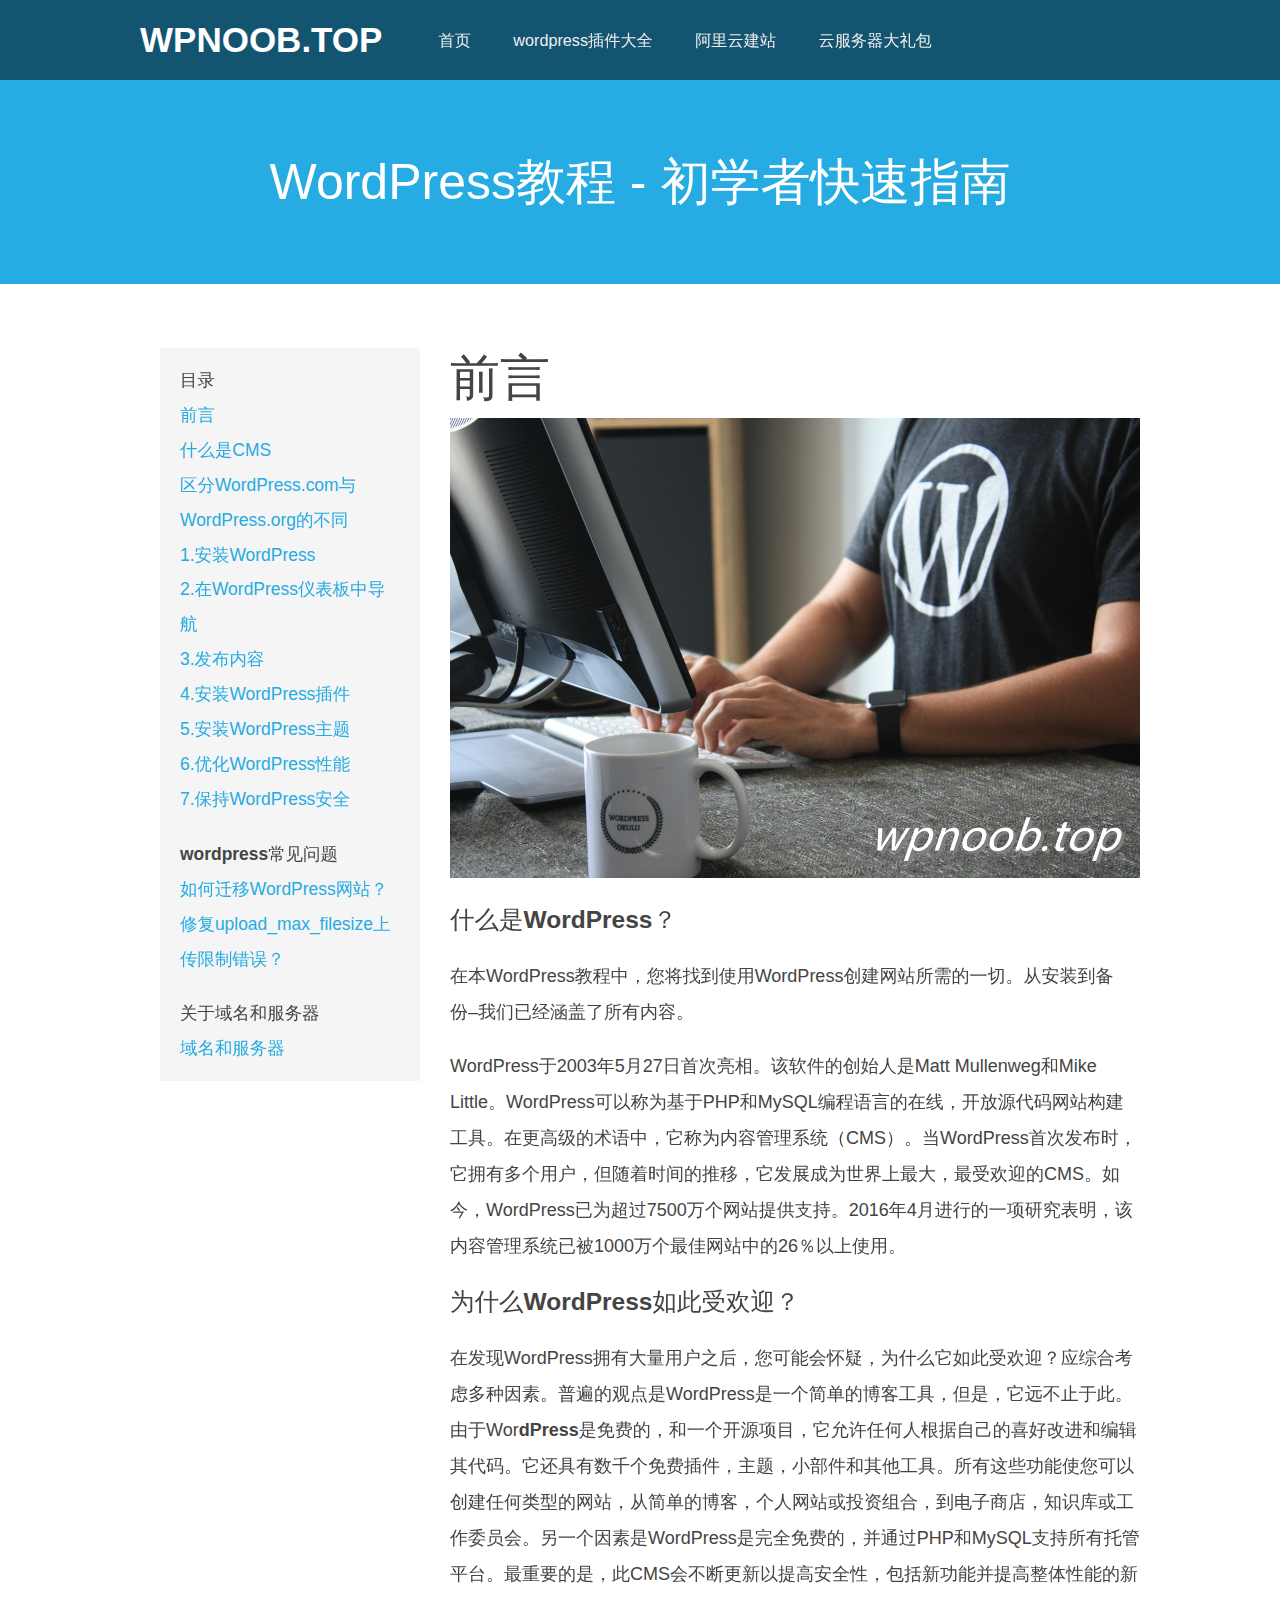
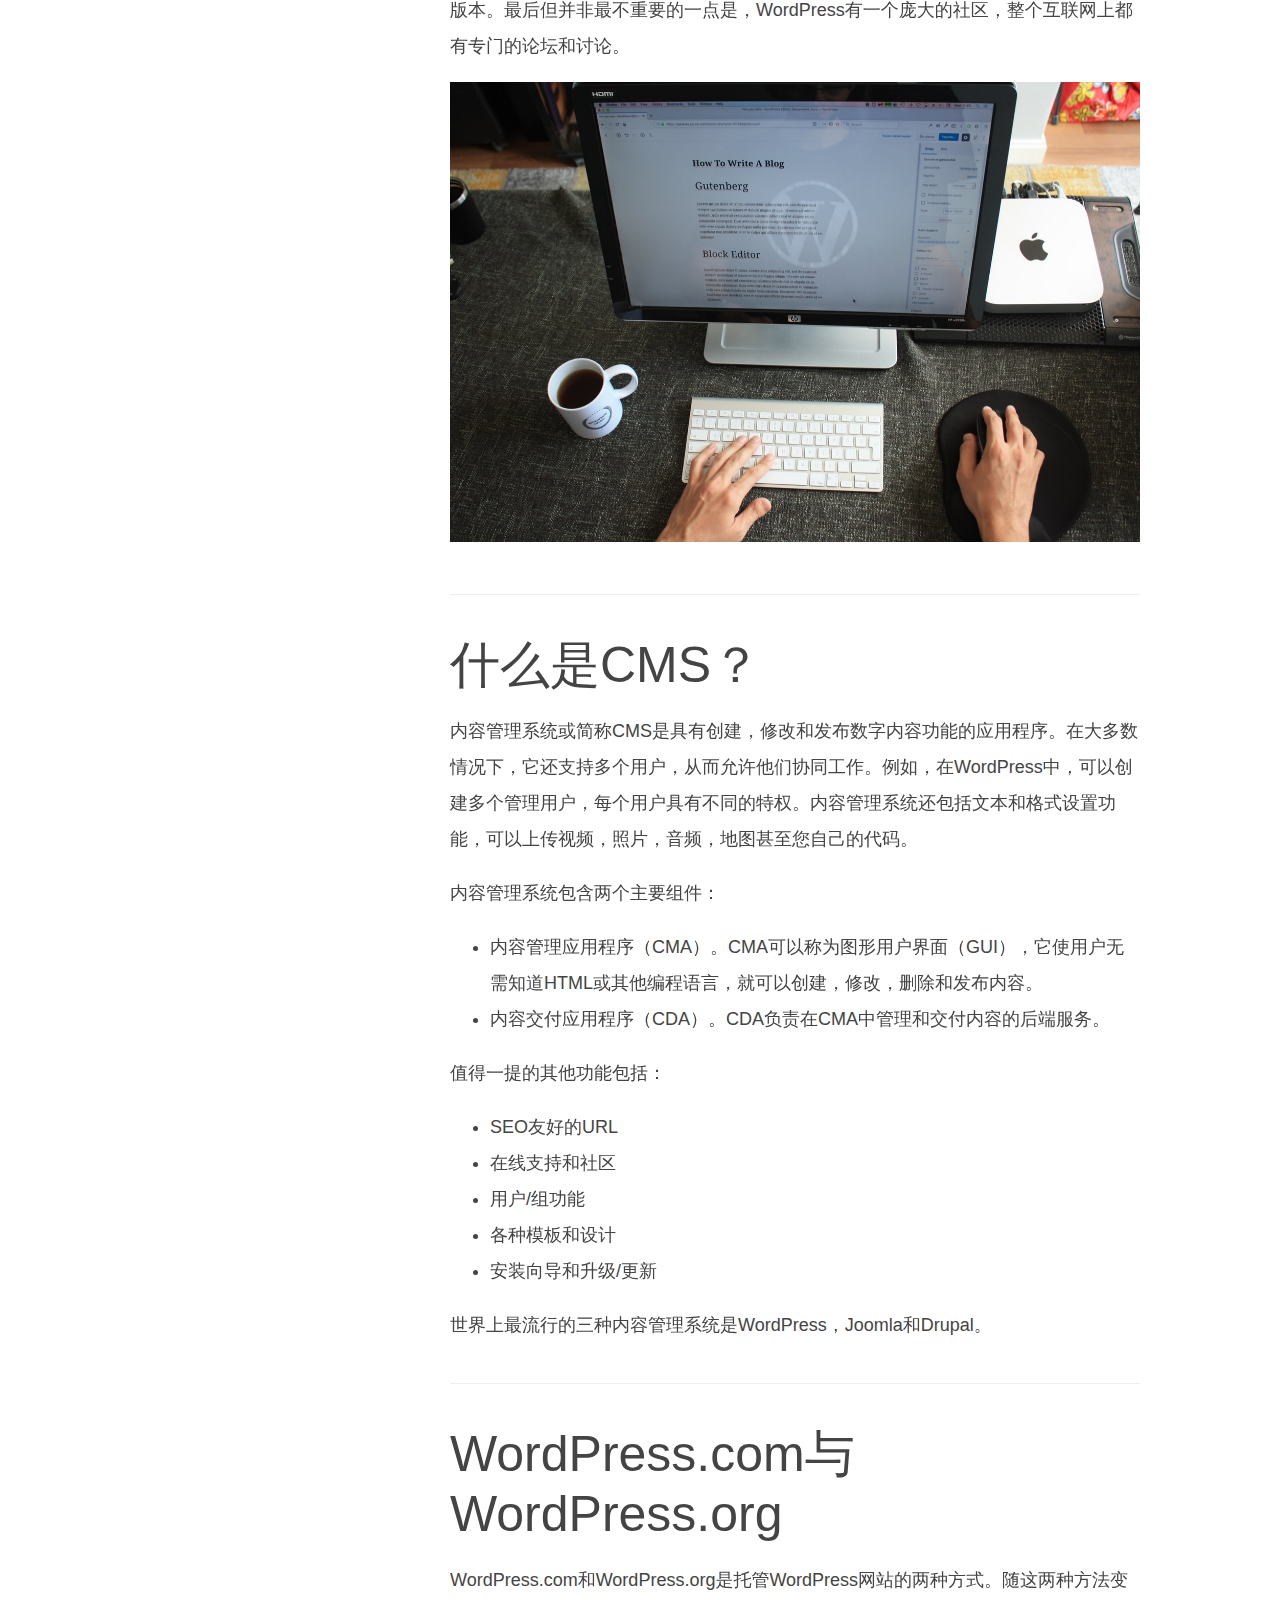
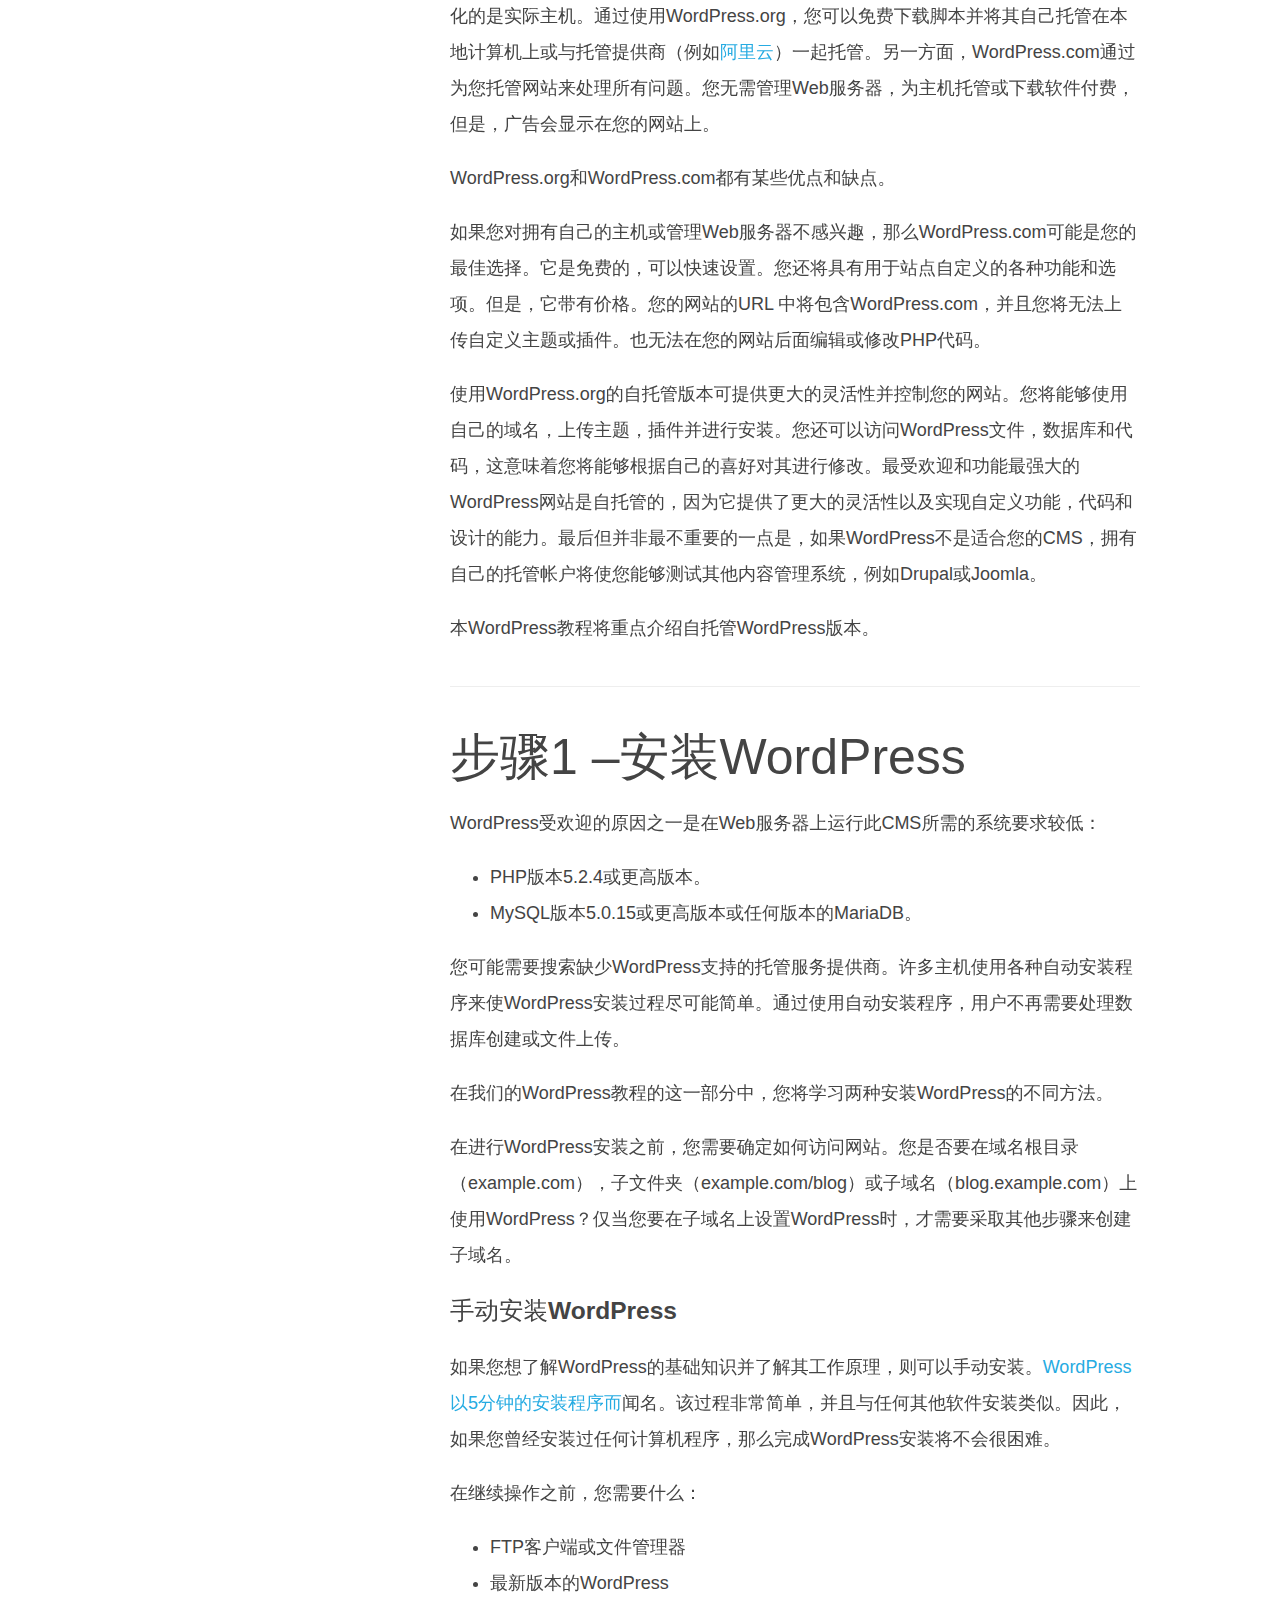
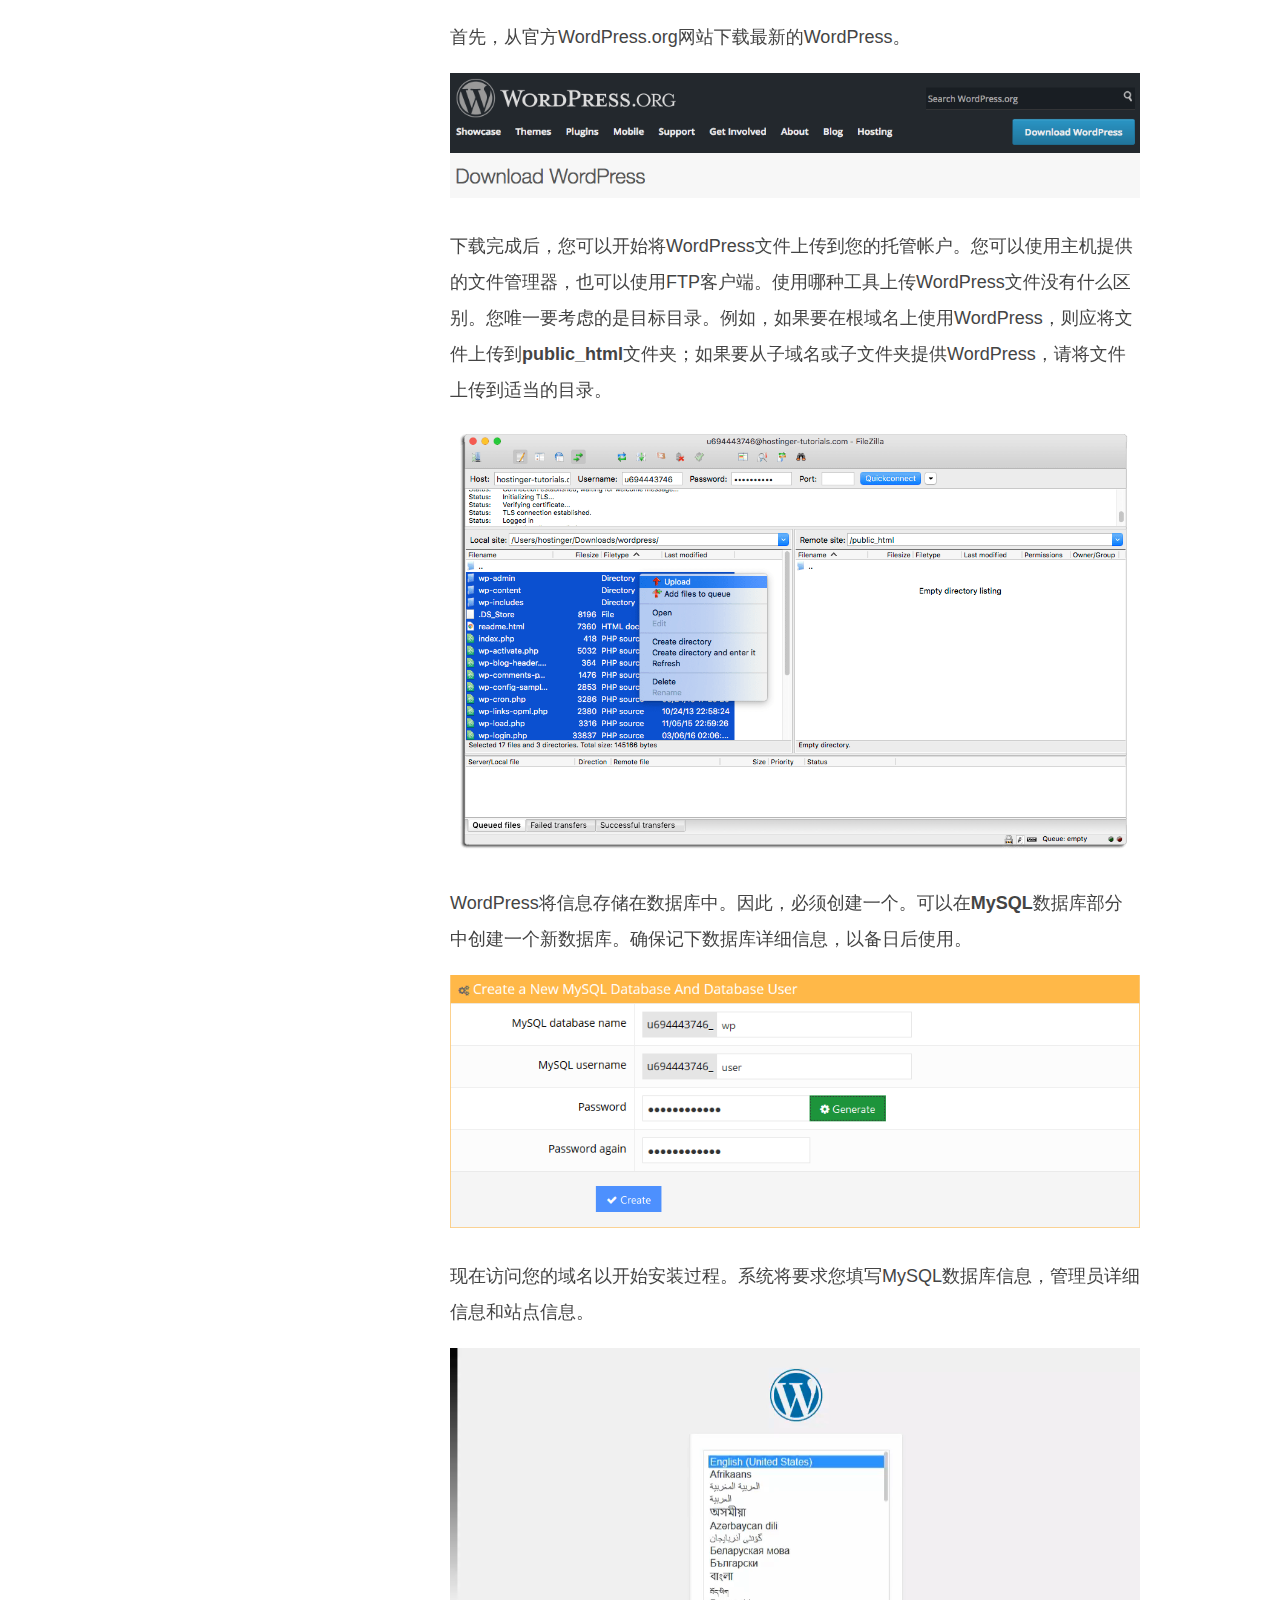
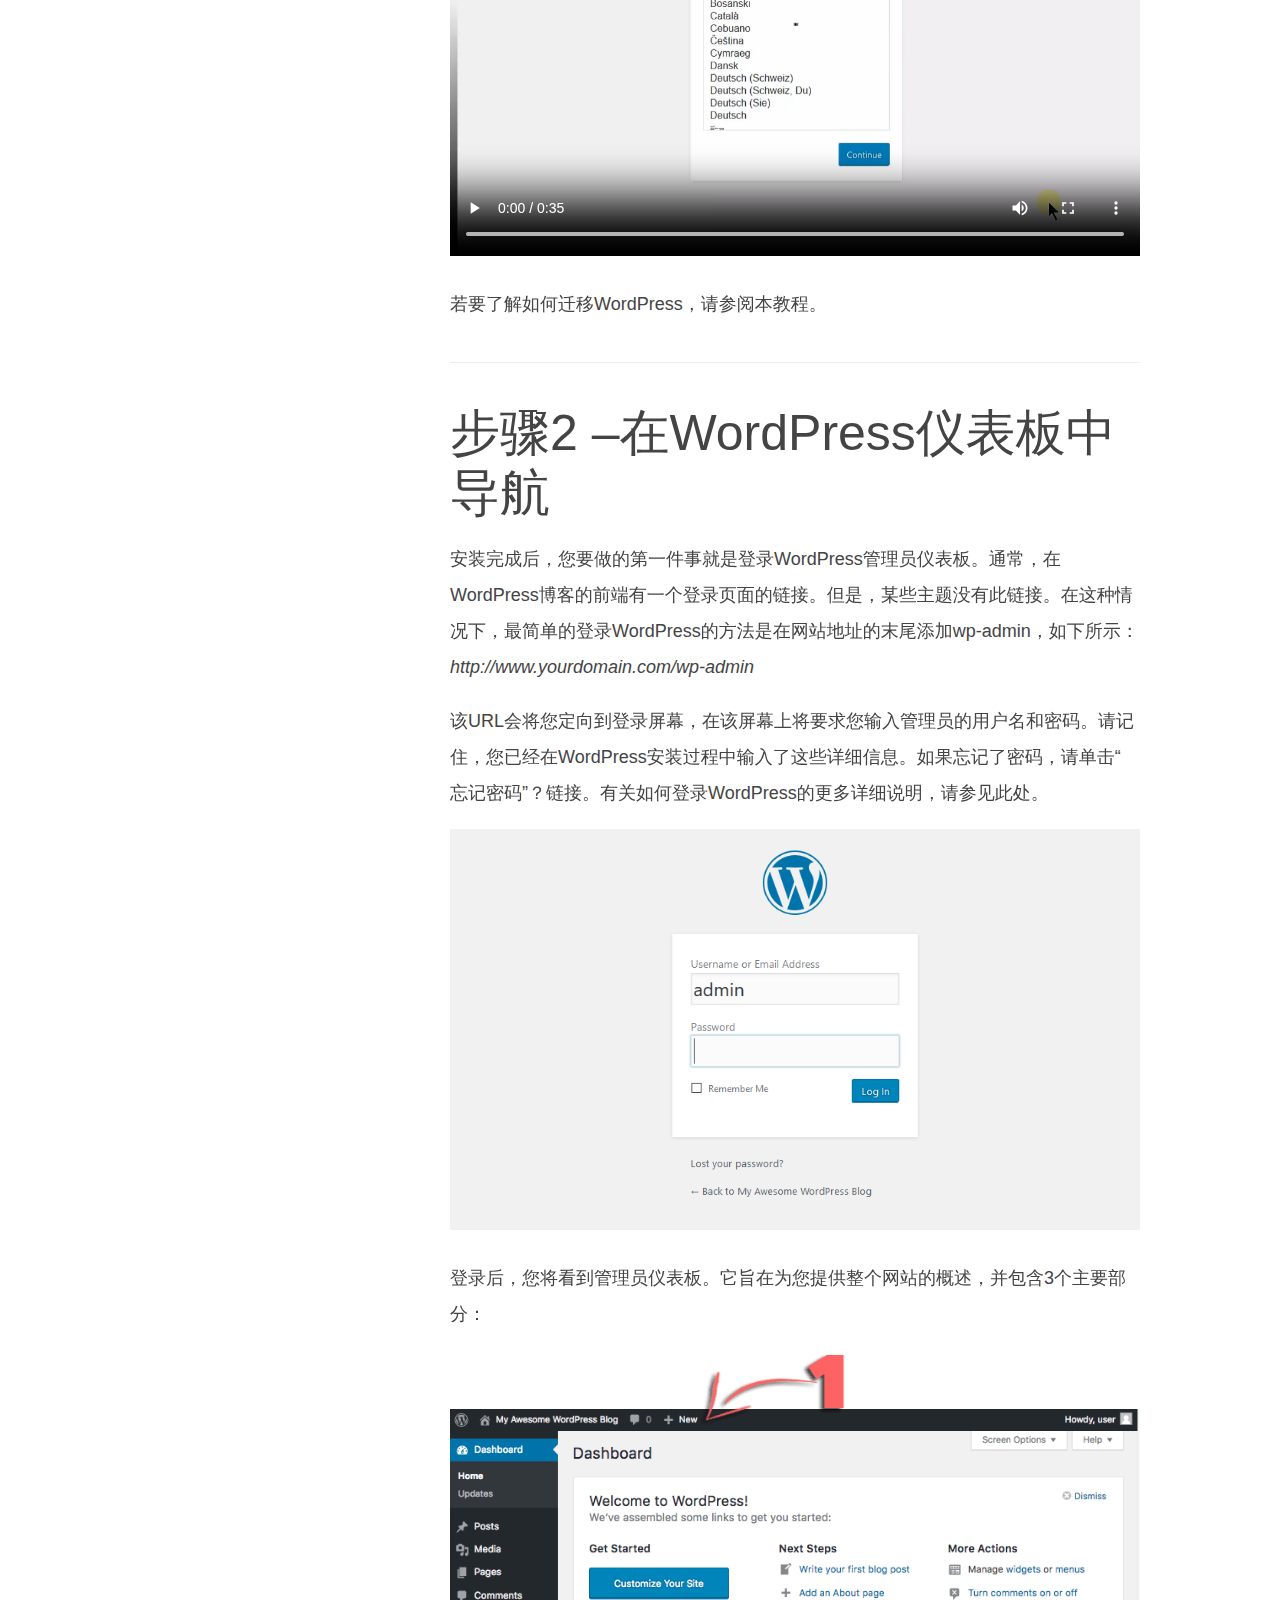
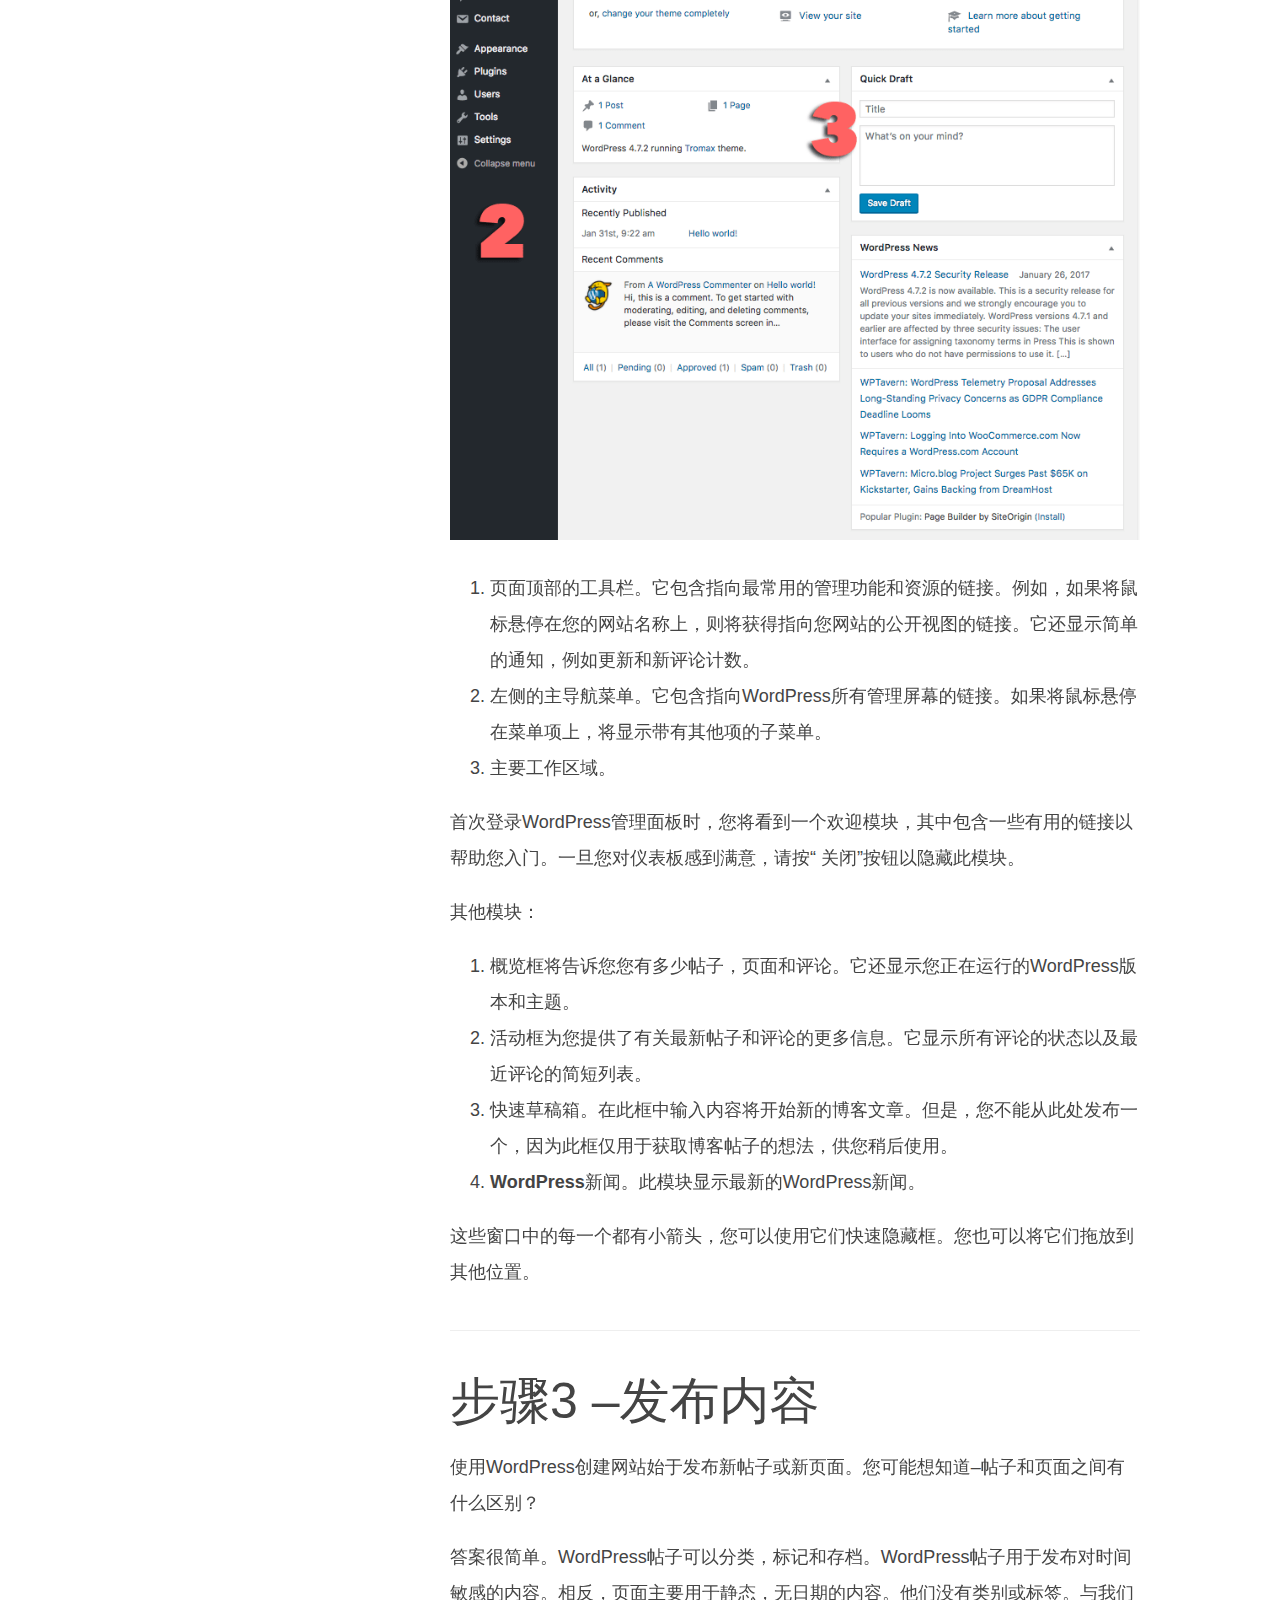
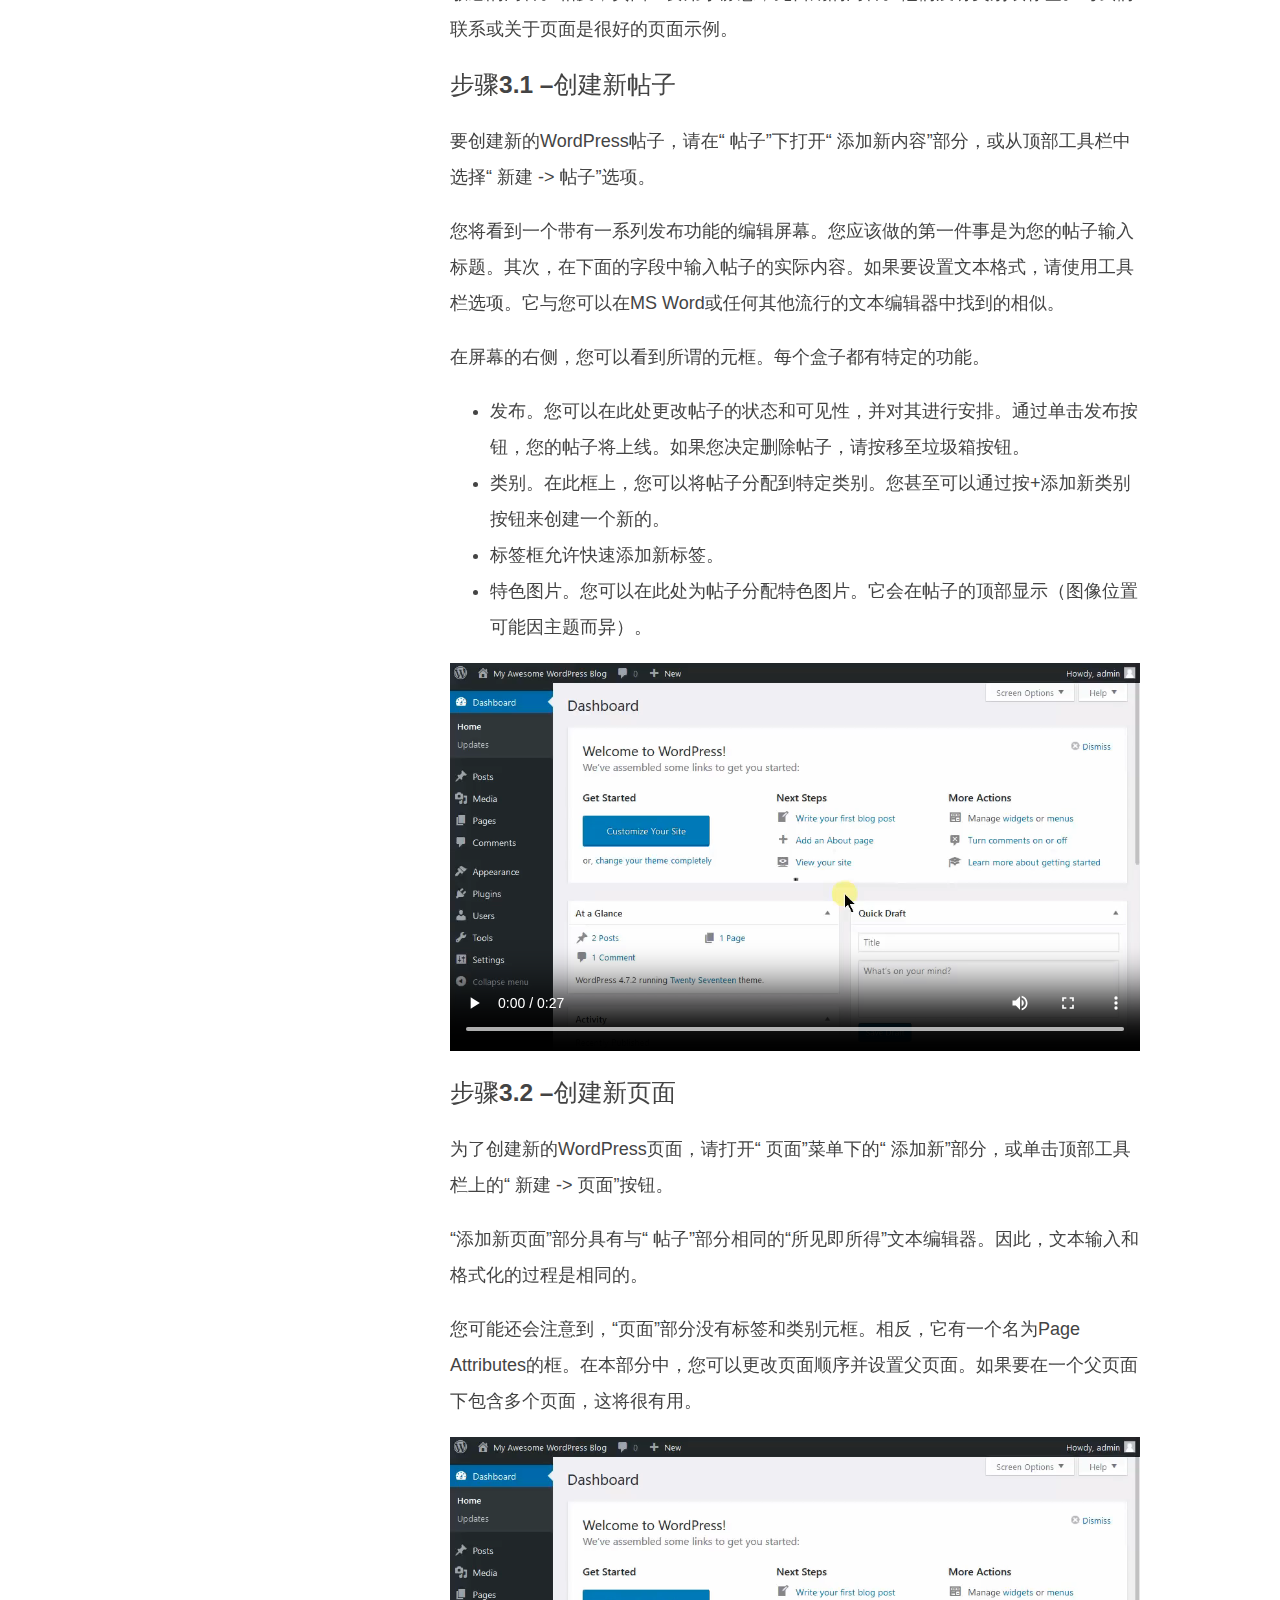
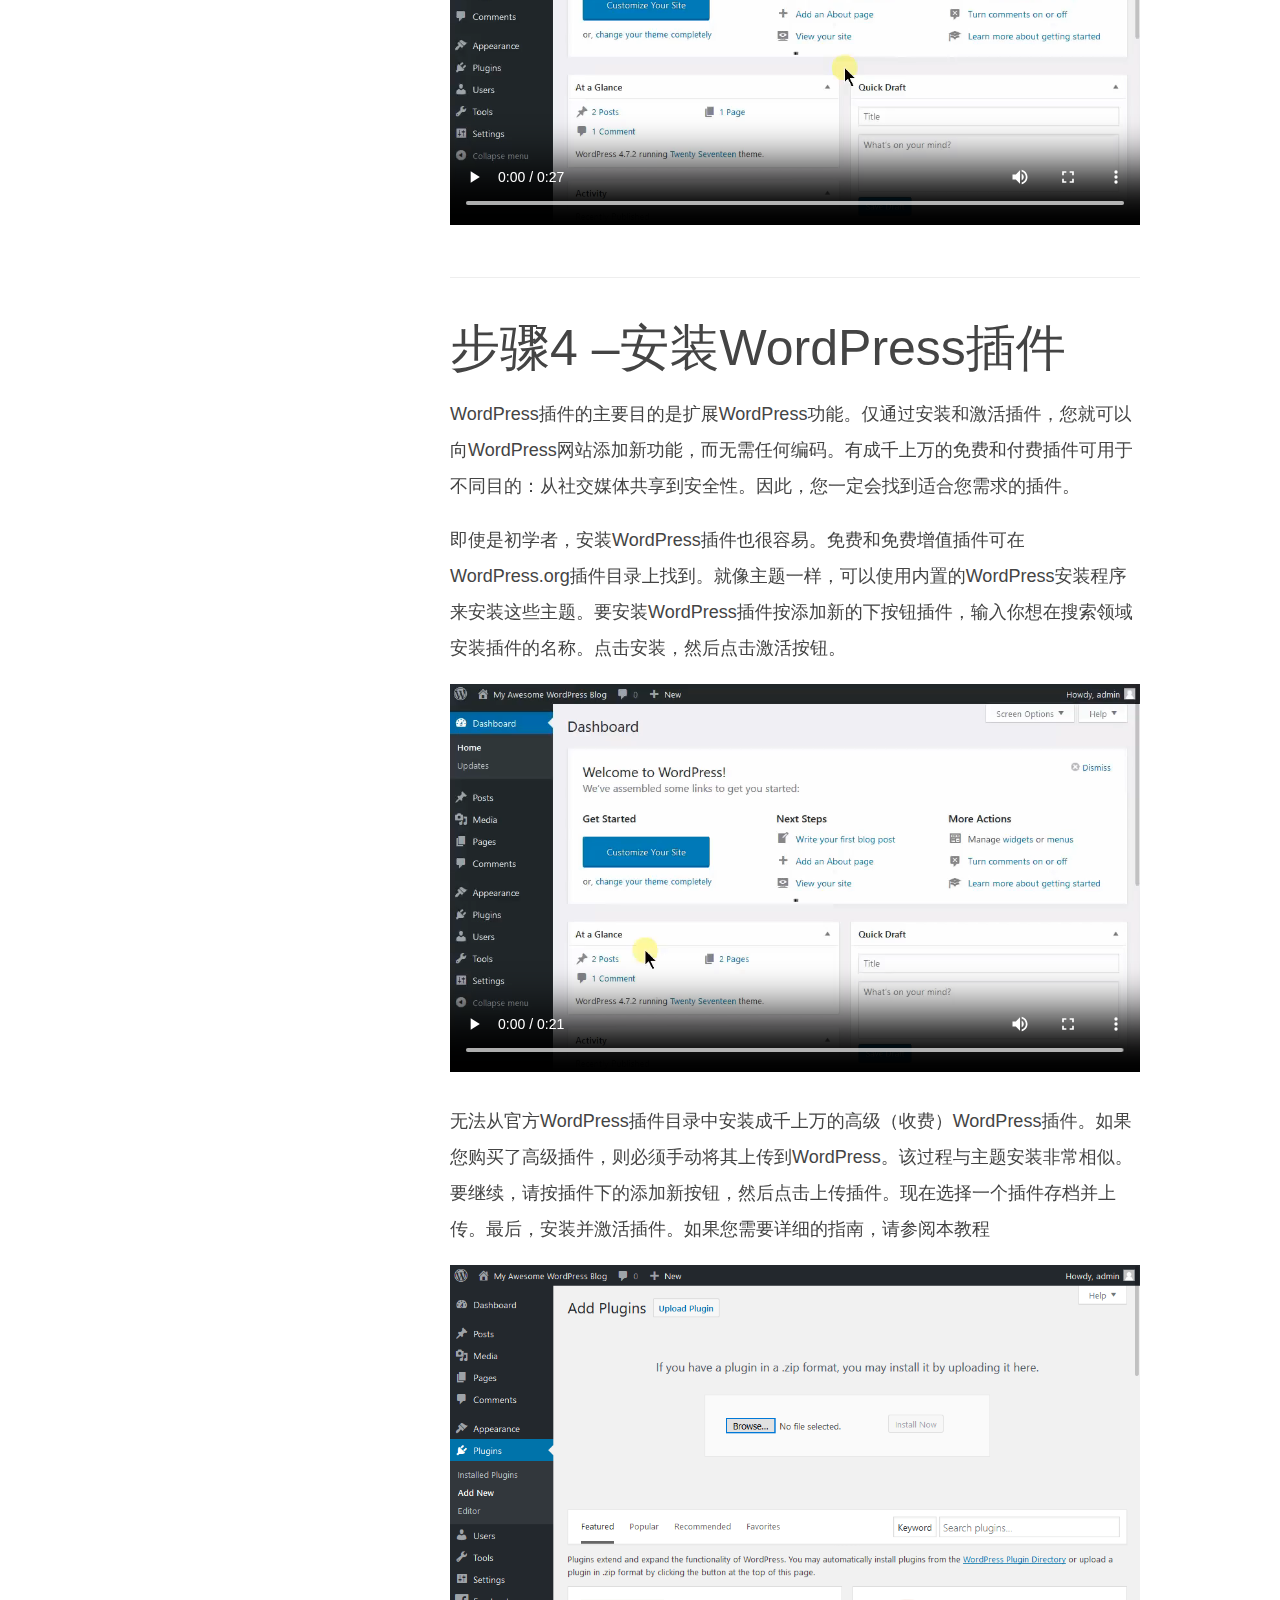
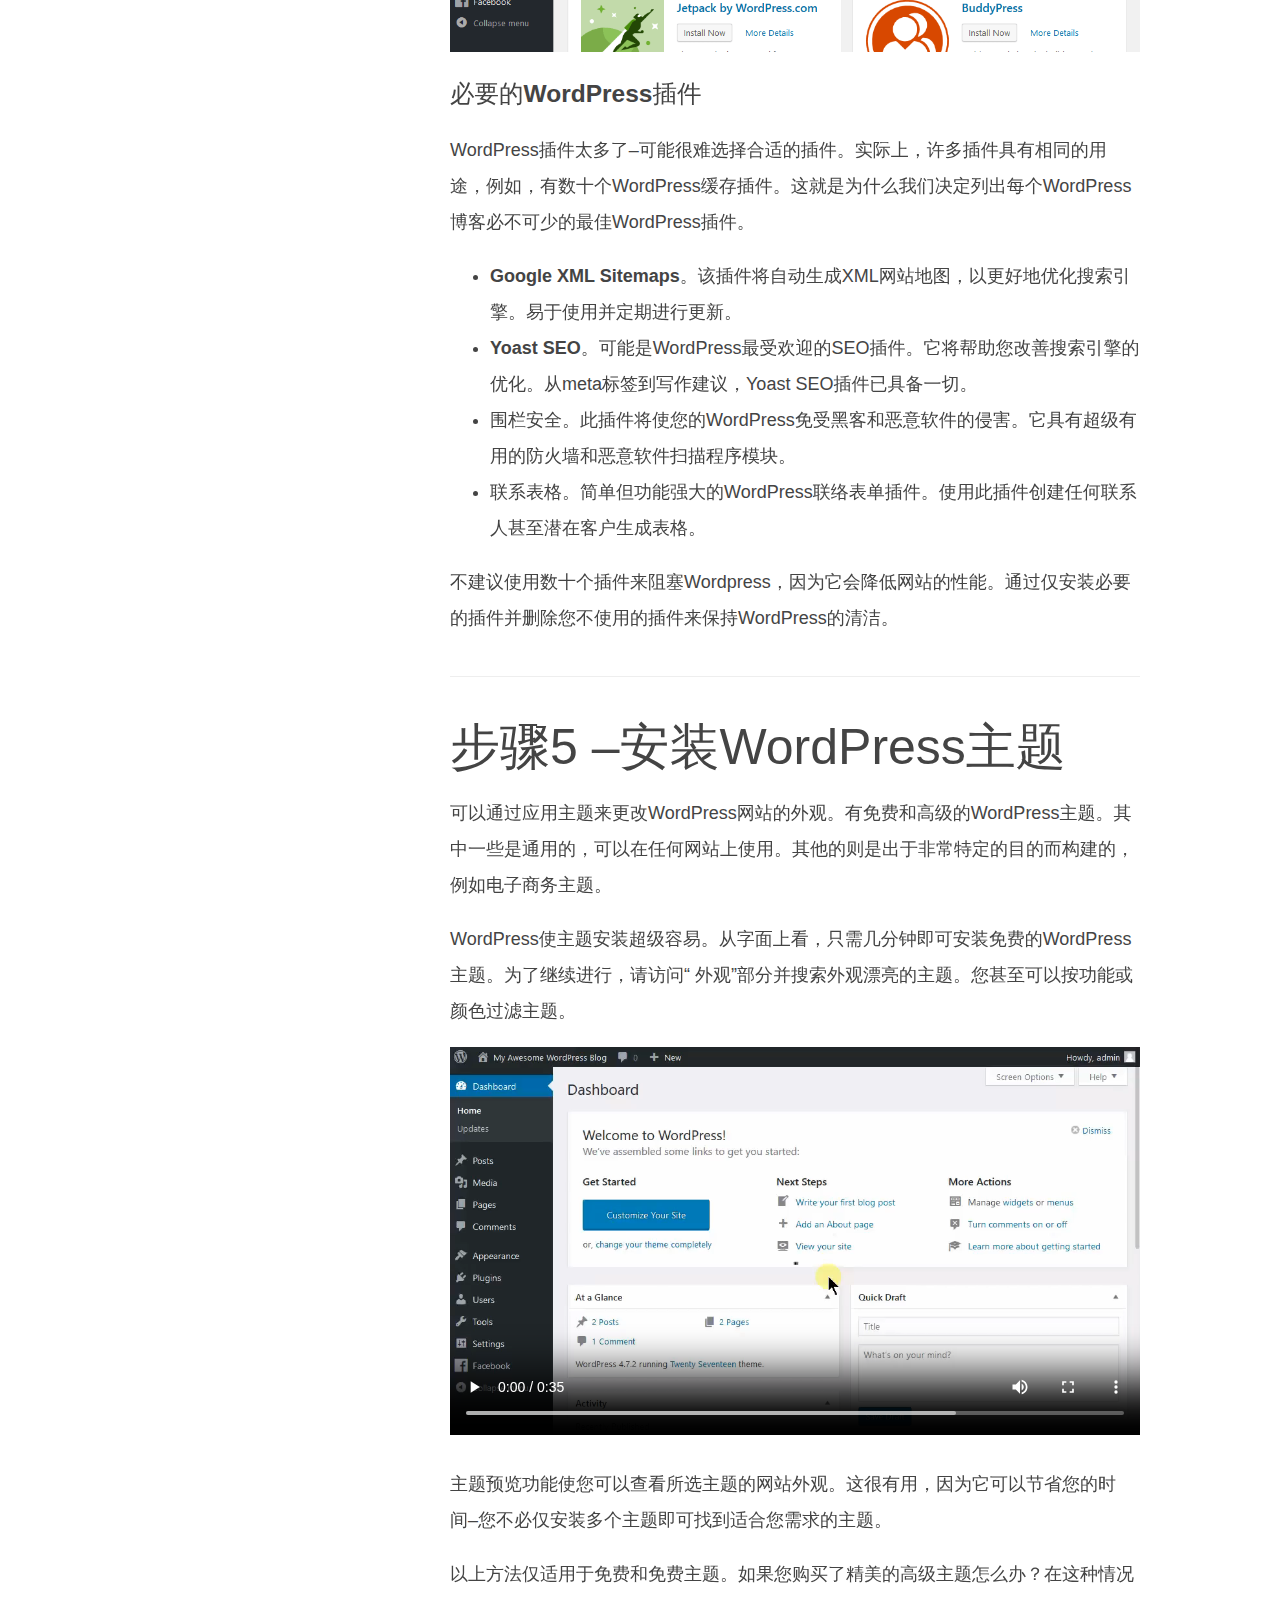
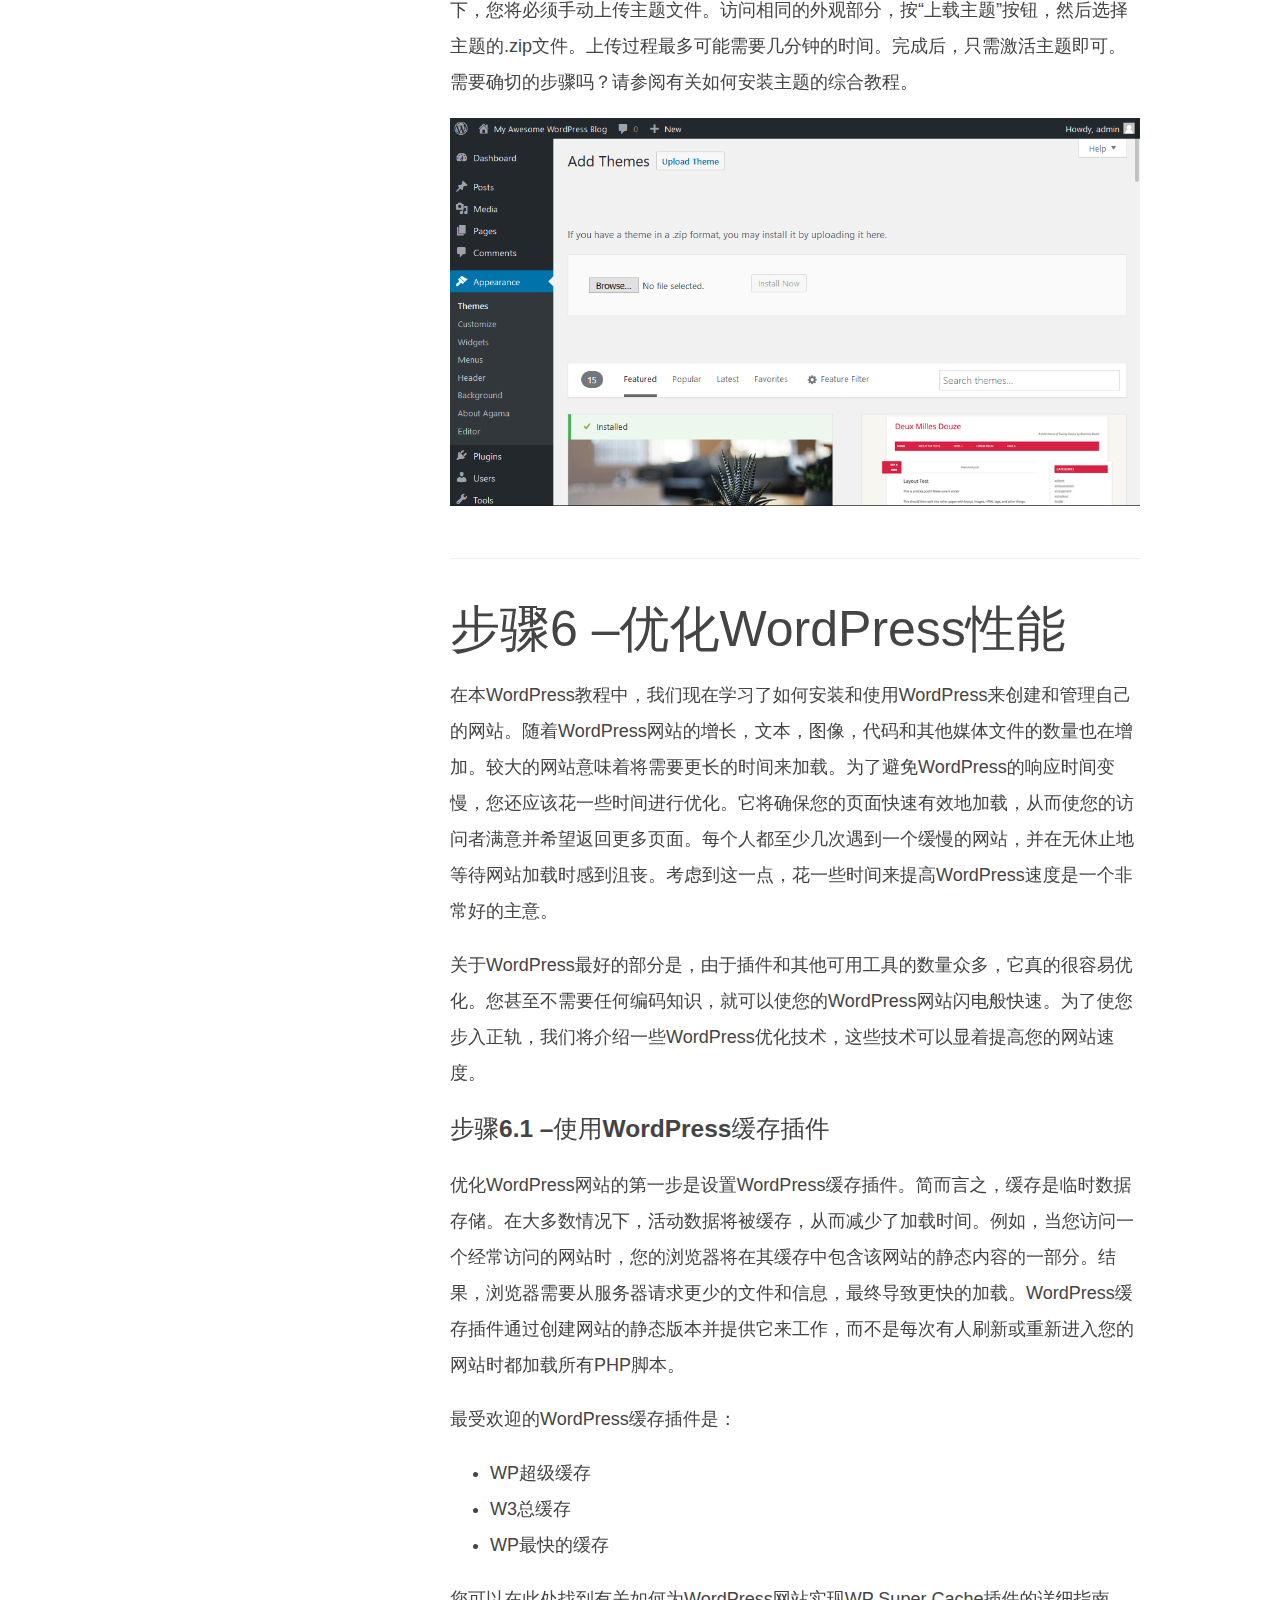
==== commit 51a510d9: "link rel     change" ====
--- a/index.html
+++ b/index.html
@@ -12,6 +12,8 @@
         type="text/css">-->
 <link rel="stylesheet" href="css/style.css">
 <link rel="stylesheet" href="css/prettify.css">
+<link rel="shortcut icon" href="/favicon.ico">
+<link rel="bookmark" href="/favicon.ico">
 </head>
 <body>
 <nav>
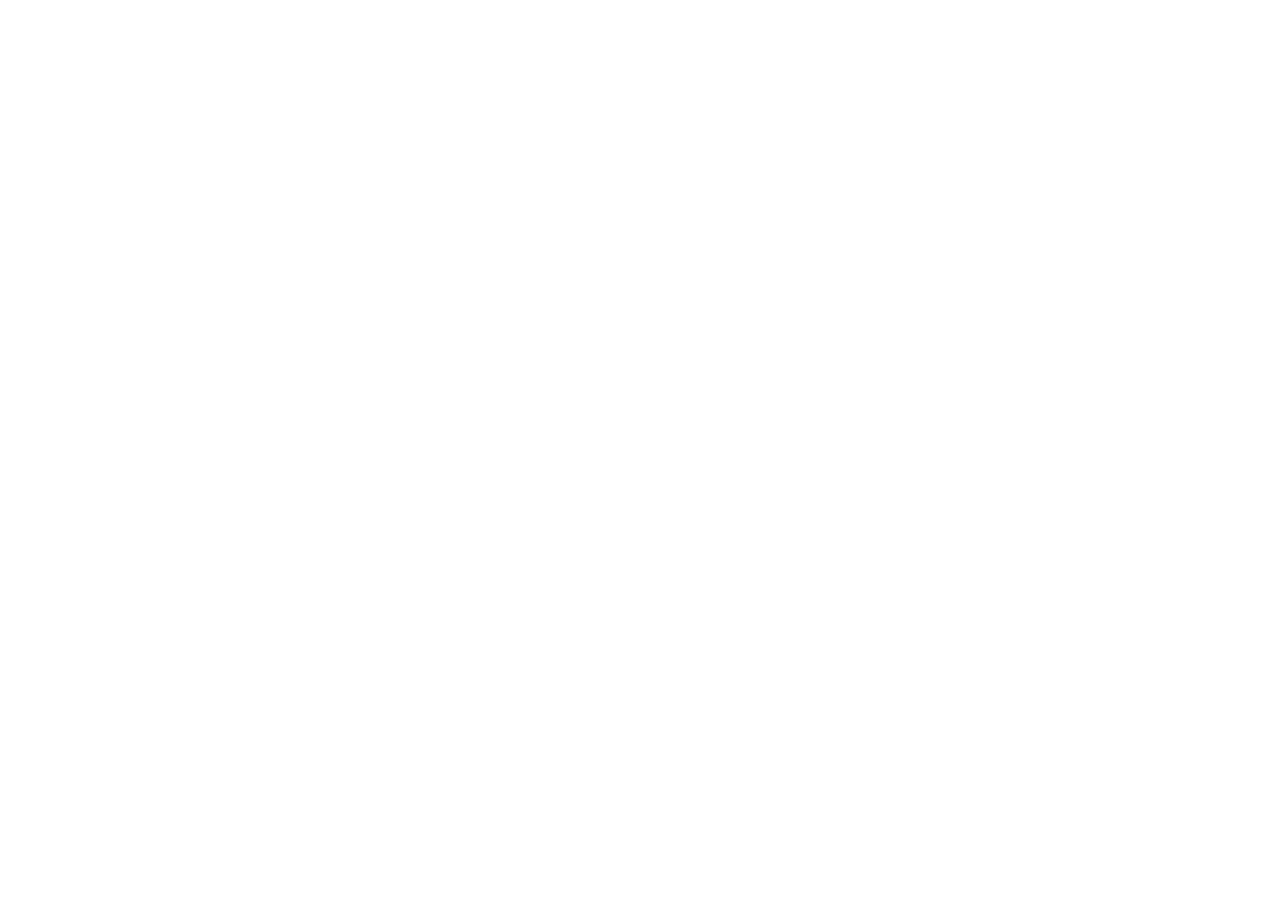
==== commit a72a5ddf: "Create index.html" ====
--- a/index.html
+++ b/index.html
@@ -1,407 +1,12 @@
-﻿<!DOCTYPE html>
-<html>
+<!DOCTYPE html PUBLIC "-//W3C//DTD XHTML 1.0 Transitional//EN" "http://www.w3.org/TR/xhtml1/DTD/xhtml1-transitional.dtd">
+<html xmlns="http://www.w3.org/1999/xhtml">
+
+    
 <head>
-<meta charset="utf-8">
-<meta name="description" content="">
-<meta name="HandheldFriendly" content="True">
-<meta name="MobileOptimized" content="320">
-<meta name="viewport" content="initial-scale=1.0, minimum-scale=1.0, maximum-scale=1.0, user-scalable=no">
-<title>wordpress菜鸟指南 - wpnoob.top</title>
-<link rel="alternate" type="application/rss+xml" title="egrappler.com" href="feed/index.html">
-<!--<link href="http://fonts.googleapis.com/css?family=Raleway:700,300" rel="stylesheet"
-        type="text/css">-->
-<link rel="stylesheet" href="css/style.css">
-<link rel="stylesheet" href="css/prettify.css">
-<link rel="shortcut icon" href="/favicon.ico">
-<link rel="bookmark" href="/favicon.ico">
+<meta http-equiv="Content-Type" content="text/html; charset=utf-8" />
+<meta http-equiv="Content-Language" content="gb2312" /> 
+
+<meta http-equiv="refresh" content="0;url=http://index.gouzaizi.cn/">
+<title></title>
 </head>
 <body>
-<nav>
-  <div class="container">
-    <h1>WPnoob.top</h1>
-    <div id="menu">
-      <ul class="toplinks">
-        <li><a href="index.html">首页 </a></li>
-        <li><a href="https://wpnoob.top/cj">wordpress插件大全</a></li>
-        <li><a href="https://ac.aliyun.com/application/webdesign?source=5176.11533457&userCode=xbifxhv7&type=copy">阿里云建站</a></li>
-        <li><a href="https://url.cn/5KMtUOk" >云服务器大礼包</a></li>
-      </ul>
-    </div>
-    <a id="menu-toggle" href="#" class=" ">&#9776;</a> </div>
-</nav>
-<header>
-  <div class="container">
-    <h2 class="docs-header"> WordPress教程 - 初学者快速指南</h2>
-  </div>
-</header>
-<section>
-  <div class="container">
-    <ul class="docs-nav" id="menu-left">
-      <li><strong>目录</strong></li>
-	  <li><a href="javascript:void(0);" onclick="naver('A')">前言</a></li>
-      <li><a href="javascript:void(0);" onclick="naver('B')">什么是CMS</a></li>
-      <li><a href="javascript:void(0);" onclick="naver('C')">区分WordPress.com与WordPress.org的不同</a></li>
-      <li><a href="javascript:void(0);" onclick="naver('D')">1.安装WordPress</a></li>
-      <li><a href="javascript:void(0);" onclick="naver('E')">2.在WordPress仪表板中导航</a></li>
-	  <li><a href="javascript:void(0);" onclick="naver('F')">3.发布内容</a></li>
-	  <li><a href="javascript:void(0);" onclick="naver('G')">4.安装WordPress插件</a></li>
-	  <li><a href="javascript:void(0);" onclick="naver('H')">5.安装WordPress主题</a></li>
-	  <li><a href="javascript:void(0);" onclick="naver('I')">6.优化WordPress性能</a></li>
-	  <li><a href="javascript:void(0);" onclick="naver('J')">7.保持WordPress安全</a></li>
-      <li class="separator"></li>
-      <li><strong>wordpress常见问题</strong></li>
-      <li><a href="javascript:void(0);" onclick="naver('q01')">如何迁移WordPress网站？</a></li>
-      <li><a href="javascript:void(0);" onclick="naver('q02')">修复upload_max_filesize上传限制错误？</a></li>
-	 
-      <li class="separator"></li>
-	  <li><strong>关于域名和服务器</strong></li>
-	   <li><a href="javascript:void(0);" onclick="naver('fwq')">域名和服务器</a></li>
-    </ul>
-    <div class="docs-content">
-	 <div  id="A"></div>
-      <h2> 前言</h2>
-	  <img src="img/wp.jpg">
-      <h3 id="welcome"> 什么是WordPress？</h3>
-      <p> 在本WordPress教程中，您将找到使用WordPress创建网站所需的一切。从安装到备份–我们已经涵盖了所有内容。</p>
-      
-      <p> WordPress于2003年5月27日首次亮相。该软件的创始人是Matt Mullenweg和Mike Little。WordPress可以称为基于PHP和MySQL编程语言的在线，开放源代码网站构建工具。在更高级的术语中，它称为内容管理系统（CMS）。当WordPress首次发布时，它拥有多个用户，但随着时间的推移，它发展成为世界上最大，最受欢迎的CMS。如今，WordPress已为超过7500万个网站提供支持。2016年4月进行的一项研究表明，该内容管理系统已被1000万个最佳网站中的26％以上使用。</p>
-      
-	 
-      <h3 id="benefits"> 为什么WordPress如此受欢迎？</h3>
-      <p>在发现WordPress拥有大量用户之后，您可能会怀疑，为什么它如此受欢迎？应综合考虑多种因素。普遍的观点是WordPress是一个简单的博客工具，但是，它远不止于此。由于Wor<strong>dPress是免费的，</strong>和一个开源项目，它允许任何人根据自己的喜好改进和编辑其代码。它还具有数千个免费插件，主题，小部件和其他工具。所有这些功能使您可以创建任何类型的网站，从简单的博客，个人网站或投资组合，到电子商店，知识库或工作委员会。另一个因素是WordPress是完全免费的，并通过PHP和MySQL支持所有托管平台。最重要的是，此CMS会不断更新以提高安全性，包括新功能并提高整体性能的新版本。最后但并非最不重要的一点是，WordPress有一个庞大的社区，整个互联网上都有专门的论坛和讨论。</p>
-	  <img src="img/wp1.jpg">
-      <hr>
-	  <div  id="B"></div>
-      <h2 > 什么是CMS？</h2>
-      <p>内容管理系统或简称CMS是具有创建，修改和发布数字内容功能的应用程序。在大多数情况下，它还支持多个用户，从而允许他们协同工作。例如，在WordPress中，可以创建多个管理用户，每个用户具有不同的特权。内容管理系统还包括文本和格式设置功能，可以上传视频，照片，音频，地图甚至您自己的代码。</p>
-	  <p>内容管理系统包含两个主要组件：</p>
-      <ul>
-        <li>内容管理应用程序（CMA）。CMA可以称为图形用户界面（GUI），它使用户无需知道HTML或其他编程语言，就可以创建，修改，删除和发布内容。</li>
-        <li>内容交付应用程序（CDA）。CDA负责在CMA中管理和交付内容的后端服务。</li>
-      </ul>
-      <p> 值得一提的其他功能包括：</p>
-	  <ul>
-	  	<li>SEO友好的URL</li>
-		<li>在线支持和社区</li>
-		<li>用户/组功能</li>
-		<li>各种模板和设计</li>
-		<li>安装向导和升级/更新</li>
-	  </ul>
-	  <p>世界上最流行的三种内容管理系统是WordPress，Joomla和Drupal。</p>
-	<hr> <div  id="C"></div>
-	<h2>WordPress.com与WordPress.org</h2>
-	<p>WordPress.com和WordPress.org是托管WordPress网站的两种方式。随这两种方法变化的是实际<strong>主机。</strong>通过使用WordPress.org，您可以免费下载脚本并将其自己托管在本地计算机上或与托管提供商（例如<a href="https://www.aliyun.com/minisite/goods?userCode=xbifxhv7" target="_blank">阿里云</a>）一起托管。另一方面，WordPress.com通过为您托管网站来处理所有问题。您无需管理Web服务器，为主机托管或下载软件付费，但是，广告会显示在您的网站上。</p>
-	<p>WordPress.org和WordPress.com都有某些优点和缺点。</p>
-	<p>如果您对拥有自己的主机或管理Web服务器不感兴趣，那么WordPress.com可能是您的最佳选择。它是免费的，可以快速设置。您还将具有用于站点自定义的各种功能和选项。但是，它带有价格。您的网站的URL 中将包含WordPress.com，并且您将无法上传自定义主题或插件。也无法在您的网站后面编辑或修改PHP代码。</p>
-	<p>使用WordPress.org的自托管版本可提供更大的灵活性并控制您的网站。您将能够使用自己的域名，上传主题，插件并进行安装。您还可以访问WordPress文件，数据库和代码，这意味着您将能够根据自己的喜好对其进行修改。最受欢迎和功能最强大的WordPress网站是自托管的，因为它提供了更大的灵活性以及实现自定义功能，代码和设计的能力。最后但并非最不重要的一点是，如果WordPress不是适合您的CMS，拥有自己的托管帐户将使您能够测试其他内容管理系统，例如Drupal或Joomla。</p>
-	<p>本WordPress教程将重点介绍自托管WordPress版本。</p>
-	<hr> <div  id="D"></div>
-	<h2>步骤1 –安装WordPress</h2>
-	<p>WordPress受欢迎的原因之一是在Web服务器上运行此CMS所需的系统要求较低：</p>
-	<ul>
-	  	<li>PHP版本5.2.4或更高版本。</li>
-		<li>MySQL版本5.0.15或更高版本或任何版本的MariaDB。</li>
-</ul>
-	<p>您可能需要搜索缺少WordPress支持的托管服务提供商。许多主机使用各种自动安装程序来使WordPress安装过程尽可能简单。通过使用自动安装程序，用户不再需要处理数据库创建或文件上传。</p>
-	<p>在我们的WordPress教程的这一部分中，您将学习两种安装WordPress的不同方法。</p>
-	<p>在进行WordPress安装之前，您需要确定如何访问网站。您是否要在域名根目录（example.com），子文件夹（example.com/blog）或子域名（blog.example.com）上使用WordPress？仅当您要在子域名上设置WordPress时，才需要采取其他步骤来创建子域名。</p>
-	  
-	  <h3>手动安装WordPress</h3>
-	<p>如果您想了解WordPress的基础知识并了解其工作原理，则可以手动安装。<a href="https://help.aliyun.com/document_detail/67939.html?source=5176.11533457&userCode=xbifxhv7&type=copy" target="_blank">WordPress以5分钟的安装程序而</a>闻名。该过程非常简单，并且与任何其他软件安装类似。因此，如果您曾经安装过任何计算机程序，那么完成WordPress安装将不会很困难。</p>
-	<p><strong>在继续操作之前，您需要什么：</strong></p>
-	<ul>
-		<li>FTP客户端或文件管理器</li>
-		<li>最新版本的WordPress</li>
-	</ul>
-	<p>首先，从官方WordPress.org网站下载最新的WordPress。</p>
-	<img src="img/001.png">
-	<p>下载完成后，您可以开始将WordPress文件上传到您的托管帐户。您可以使用主机提供的文件管理器，也可以使用FTP客户端。使用哪种工具上传WordPress文件没有什么区别。您唯一要考虑的是目标目录。例如，如果要在根域名上使用WordPress，则应将文件上传到<strong>public_html</strong>文件夹；如果要从子域名或子文件夹提供WordPress，请将文件上传到适当的目录。</p>
-	<img src="img/002.png">
-	<p>WordPress将信息存储在数据库中。因此，必须创建一个。可以在<strong>MySQL数据库</strong>部分中创建一个新数据库。确保记下数据库详细信息，以备日后使用。</p>
-	<img src="img/003.png">
-	<p>现在访问您的域名以开始安装过程。系统将要求您填写MySQL数据库信息，管理员详细信息和站点信息。</p>
-	<video width="100%" controls="controls">
-	  <source src="img/2.mp4"></source>
-	  </video>
-	<p>若要了解如何迁移WordPress，请参阅本教程。</p>
-	<hr> <div  id="E"></div>
-	<h2>步骤2 –在WordPress仪表板中导航</h2>
-	<p>安装完成后，您要做的第一件事就是登录WordPress管理员仪表板。通常，在WordPress博客的前端有一个登录页面的链接。但是，某些主题没有此链接。在这种情况下，最简单的登录WordPress的方法是在网站地址的末尾添加wp-admin，如下所示：
-	<br>
-	<em>http://www.yourdomain.com/wp-admin</em></p>
-	<p>该URL会将您定向到登录屏幕，在该屏幕上将要求您输入管理员的用户名和密码。请记住，您已经在WordPress安装过程中输入了这些详细信息。如果忘记了密码，请单击“ 忘记密码”？链接。有关如何登录WordPress的更多详细说明，请参见此处。</p>
-	<img src="img/005.png">
-	<p>登录后，您将看到管理员仪表板。它旨在为您提供整个网站的概述，并包含3个主要部分：</p>
-	<img src="img/006.png">
-	<ol>
-		<li>页面顶部的工具栏。它包含指向最常用的管理功能和资源的链接。例如，如果将鼠标悬停在您的网站名称上，则将获得指向您网站的公开视图的链接。它还显示简单的通知，例如更新和新评论计数。</li>
-		<li>左侧的主导航菜单。它包含指向WordPress所有管理屏幕的链接。如果将鼠标悬停在菜单项上，将显示带有其他项的子菜单。</li>
-		<li>主要工作区域。</li>
-	</ol>
-	<p>首次登录WordPress管理面板时，您将看到一个欢迎模块，其中包含一些有用的链接以帮助您入门。一旦您对仪表板感到满意，请按“ 关闭”按钮以隐藏此模块。</p>
-	<p>其他模块：</p>
-	<ol>
-		<li><strong>概览</strong>框将告诉您您有多少帖子，页面和评论。它还显示您正在运行的WordPress版本和主题。</li>
-		<li><strong>活动</strong>框为您提供了有关最新帖子和评论的更多信息。它显示所有评论的状态以及最近评论的简短列表。</li>
-		<li><strong>快速草稿箱</strong>。在此框中输入内容将开始新的博客文章。但是，您不能从此处发布一个，因为此框仅用于获取博客帖子的想法，供您稍后使用。</li>
-		<li><strong>WordPress新闻</strong>。此模块显示最新的WordPress新闻。</li>
-	</ol>
-	<p>这些窗口中的每一个都有小箭头，您可以使用它们快速隐藏框。您也可以将它们拖放到其他位置。</p>
-	<hr> <div  id="F"></div>
-	<h2>步骤3 –发布内容</h2>
-	<p>使用WordPress创建网站始于发布新帖子或新页面。您可能想知道–帖子和页面之间有什么区别？</p>
-	<p>答案很简单。WordPress帖子可以分类，标记和存档。WordPress帖子用于发布对时间敏感的内容。相反，页面主要用于静态，无日期的内容。他们没有类别或标签。与我们联系或关于页面是很好的页面示例。</p>
-	<h3>步骤3.1 –创建新帖子</h3>
-	<p>要创建新的WordPress帖子，请在“ 帖子”下打开“ 添加新内容”部分，或从顶部工具栏中选择“ 新建 -> 帖子”选项。</p>
-	<p>您将看到一个带有一系列发布功能的编辑屏幕。您应该做的第一件事是为您的帖子输入标题。其次，在下面的字段中输入帖子的实际内容。如果要设置文本格式，请使用工具栏选项。它与您可以在MS Word或任何其他流行的文本编辑器中找到的相似。</p>
-	<p>在屏幕的右侧，您可以看到所谓的元框。每个盒子都有特定的功能。</p>
-	<ul>
-		<li><strong>发布</strong>。您可以在此处更改帖子的状态和可见性，并对其进行安排。通过单击发布按钮，您的帖子将上线。如果您决定删除帖子，请按移至垃圾箱按钮。</li>
-		<li><strong>类别</strong>。在此框上，您可以将帖子分配到特定类别。您甚至可以通过按+添加新类别按钮来创建一个新的。</li>
-		<li><strong>标签</strong>框允许快速添加新标签。</li>
-		<li><strong>特色图片</strong>。您可以在此处为帖子分配特色图片。它会在帖子的顶部显示（图像位置可能因主题而异）。</li>
-	</ul>
-	<video width="100%" controls="controls">
-	  <source src="img/3.mp4"></source>
-	  </video>
-	<h3>步骤3.2 –创建新页面</h3>
-	<p>为了创建新的WordPress页面，请打开“ 页面”菜单下的“ 添加新”部分，或单击顶部工具栏上的“ 新建 -> 页面”按钮。</p>
-	<p>“添加新页面”部分具有与“ 帖子”部分相同的“所见即所得”文本编辑器。因此，文本输入和格式化的过程是相同的。</p>
-	<p>您可能还会注意到，“页面”部分没有标签和类别元框。相反，它有一个名为Page Attributes的框。在本部分中，您可以更改页面顺序并设置父页面。如果要在一个父页面下包含多个页面，这将很有用。</p>
-	<video width="100%" controls="controls">
-	  <source src="img/4.mp4"></source>
-	  </video>
-	<hr> <div  id="G"></div>
-	<h2>步骤4 –安装WordPress插件</h2>
-	<p>WordPress插件的主要目的是扩展WordPress功能。仅通过安装和激活插件，您就可以向WordPress网站添加新功能，而无需任何编码。有成千上万的免费和付费插件可用于不同目的：从社交媒体共享到安全性。因此，您一定会找到适合您需求的插件。</p>
-	<p>即使是初学者，安装WordPress插件也很容易。免费和免费增值插件可在WordPress.org插件目录上找到。就像主题一样，可以使用内置的WordPress安装程序来安装这些主题。要安装WordPress插件按添加新的下按钮插件，输入你想在搜索领域安装插件的名称。点击安装，然后点击激活按钮。</p>
-	<video width="100%" controls="controls">
-	  <source src="img/5.mp4"></source>
-	  </video>
-	<p>无法从官方WordPress插件目录中安装成千上万的高级（收费）WordPress插件。如果您购买了高级插件，则必须手动将其上传到WordPress。该过程与主题安装非常相似。要继续，请按插件下的添加新按钮，然后点击上传插件。现在选择一个插件存档并上传。最后，安装并激活插件。如果您需要详细的指南，请参阅本教程</p>
-	<img src="img/007.png">
-	<h3>必要的WordPress插件</h3>
-	<p>WordPress插件太多了–可能很难选择合适的插件。实际上，许多插件具有相同的用途，例如，有数十个WordPress缓存插件。这就是为什么我们决定列出每个WordPress博客必不可少的最佳WordPress插件。</p>
-	<ul>
-		<li><strong>Google XML Sitemaps</strong>。该插件将自动生成XML网站地图，以更好地优化搜索引擎。易于使用并定期进行更新。</li>
-		<li><strong>Yoast SEO</strong>。可能是WordPress最受欢迎的SEO插件。它将帮助您改善搜索引擎的优化。从meta标签到写作建议，Yoast SEO插件已具备一切。</li>
-		<li><strong>围栏安全</strong>。此插件将使您的WordPress免受黑客和恶意软件的侵害。它具有超级有用的防火墙和恶意软件扫描程序模块。</li>
-		<li><strong>联系表格</strong>。简单但功能强大的WordPress联络表单插件。使用此插件创建任何联系人甚至潜在客户生成表格。</li>
-	</ul>
-	<p>不建议使用数十个插件来阻塞Wordpress，因为它会降低网站的性能。通过仅安装必要的插件并删除您不使用的插件来保持WordPress的清洁。</p>
-	<hr> <div  id="H"></div>
-	<h2>步骤5 –安装WordPress主题</h2>
-	<p>可以通过应用主题来更改WordPress网站的外观。有免费和高级的WordPress主题。其中一些是通用的，可以在任何网站上使用。其他的则是出于非常特定的目的而构建的，例如电子商务主题。</p>
-	<p>WordPress使主题安装超级容易。从字面上看，只需几分钟即可安装免费的WordPress主题。为了继续进行，请访问“ 外观”部分并搜索外观漂亮的主题。您甚至可以按功能或颜色过滤主题。</p>
-	<video width="100%" controls="controls">
-	  <source src="img/6.mp4"></source>
-	  </video>
-	<p>主题预览功能使您可以查看所选主题的网站外观。这很有用，因为它可以节省您的时间–您不必仅安装多个主题即可找到适合您需求的主题。</p>
-	<p>以上方法仅适用于免费和免费主题。如果您购买了精美的高级主题怎么办？在这种情况下，您将必须手动上传主题文件。访问相同的外观部分，按“上载主题”按钮，然后选择主题的.zip文件。上传过程最多可能需要几分钟的时间。完成后，只需激活主题即可。需要确切的步骤吗？请参阅有关如何安装主题的综合教程。</p>
-	<img src="img/008.png">
-	<hr> <div  id="I"></div>
-	<h2>步骤6 –优化WordPress性能</h2>
-	<p>在本WordPress教程中，我们现在学习了如何安装和使用WordPress来创建和管理自己的网站。随着WordPress网站的增长，文本，图像，代码和其他媒体文件的数量也在增加。较大的网站意味着将需要更长的时间来加载。为了避免WordPress的响应时间变慢，您还应该花一些时间进行优化。它将确保您的页面快速有效地加载，从而使您的访问者满意并希望返回更多页面。每个人都至少几次遇到一个缓慢的网站，并在无休止地等待网站加载时感到沮丧。考虑到这一点，花一些时间来提高WordPress速度是一个非常好的主意。</p>
-	<p>关于WordPress最好的部分是，由于插件和其他可用工具的数量众多，它真的很容易优化。您甚至不需要任何编码知识，就可以使您的WordPress网站闪电般快速。为了使您步入正轨，我们将介绍一些WordPress优化技术，这些技术可以显着提高您的网站速度。</p>
-	<h3>步骤6.1 –使用WordPress缓存插件</h3>
-	<p>优化WordPress网站的第一步是设置WordPress缓存插件。简而言之，缓存是临时数据存储。在大多数情况下，活动数据将被缓存，从而减少了加载时间。例如，当您访问一个经常访问的网站时，您的浏览器将在其缓存中包含该网站的静态内容的一部分。结果，浏览器需要从服务器请求更少的文件和信息，最终导致更快的加载。WordPress缓存插件通过创建网站的静态版本并提供它来工作，而不是每次有人刷新或重新进入您的网站时都加载所有PHP脚本。</p>
-	<p>最受欢迎的WordPress缓存插件是：</p>
-	<ul>
-		<li>WP超级缓存</li>
-		<li>W3总缓存</li>
-		<li>WP最快的缓存</li>
-	</ul>
-	<p>您可以在此处找到有关如何为WordPress网站实现WP Super Cache插件的详细指南。</p>
-	<h3>步骤6.2 –优化WordPress图像</h3>
-	<p>为了使您的WordPress网站快速运行，图像优化是另一项至关重要的任务。通常，有两个导致图像加载缓慢的主要问题：</p>
-	<ul>
-		<li>使用太大的图像。例如，您上载了一张500 x 500尺寸的图片，但您的网站将其尺寸调整为100 x100。因此，访问者的浏览器将必须首先下载较大的文件，将其缩小然后才显示。正确的方法是简单地上传100 x 100尺寸的图片，这样就可以避免过多的缩小图片的任务。这样一来，图像还将占用更少的空间，从而总体上提高了速度。有关如何定位此类图像并按比例缩小图像的详细指南，请参见此处。</li>
-		<li>图像未完全压缩。通过正确压缩图像，可以节省大量空间和带宽。幸运的是，WordPress有一个非常出色的插件可以为您提供帮助，它称为WP Smush。您可以在此处找到有关如何实现此插件和优化WordPress图像的详细指南。</li>
-	</ul>
-	<p>您的WordPress网站拥有的图像越多，此优化任务将越有益。</p>
-	<h3>步骤6.3 –为WordPress启用gzip压缩</h3>
-	<p>为WordPress网站启用gzip压缩是提高速度和性能的好方法。简而言之，gzip压缩的工作原理是在文本文件中找到相似的字符串并暂时替换它，从而减小文件大小。HTML和CSS文件具有大量重复的文本和空格，从而使gzip压缩非常有效。总体而言，它可以将WordPress页面的大小最多减少50-70％。</p>
-	<p>有几种启用gzip压缩的方法：</p>
-	<ul>
-		<li>通过.htaccess文件启用gzip压缩（推荐）。可以在这里找到更详细的WordPress教程。</li>
-		<li>通过WordPress插件（例如GZip Ninja Speed）启用gzip压缩。</li>
-	</ul>
-	<p>您应该记住的一件事是gzip压缩可能会稍微增加CPU使用率。如果CPU不是问题，那么gzip压缩是优化WordPress网站的绝佳方法。</p>
-	<h3>步骤6.4 –推迟WordPress中JavaScript的解析</h3>
-	<p>大多数主题，插件和社交媒体插件都使用大量JavaScript，这些JavaScript默认是在访问网站时首先加载的。这将使HTML和其他可视内容仅在加载JS之后出现。您可以推迟对JavaScript的解析，以便视觉元素显示得更快，而之后将加载各种使用JavaScript的社交媒体按钮和其他内容。这是Google开发人员推荐的一种经常被忽视的技术。在WordPress中，您可以使用WP Deferred JavaScripts或Speed Booster Pack这样的插件轻松地做到这一点。在此处可以找到有关如何在WP网站上实现这些工具的更详细的教程。</p>
-	<h3>步骤6.5 –使用内容传送网络</h3>
-	<p>实施内容交付网络（简称CDN）将通过在全球多个数据中心中缓存内容来加快WordPress的速度。访客进入您的站点后，内容将通过最近的可用数据中心交付，从而带来更好的前端体验。CDN还可以与WordPress缓存插件配合使用，并且有免费的解决方案可以帮助您入门。例如，CloudFlare有一个免费计划，该计划提供CDN的两个优点，同时保护您的站点免受DDoS攻击。有关如何在WordPress上实现它的逐步说明，您可以查看此WP教程。</p>
-	<h3>步骤6.6 –从静态资源中删除查询字符串</h3>
-	<p>GTMetrix和其他优化工具建议从CSS和JS中删除查询字符串，以改善这些元素的缓存。前面提到的WordPress插件Speed Booster Pack可以帮助您完成此任务。有关更多特定信息，请参阅WordPress指南。</p>
-	<h3>步骤6.7 –启用延迟加载</h3>
-	<p>通常，打开网页时，所有内容都会立即加载，这称为eager loading。或者，可以将某些对象（例如图像）的初始化延迟到需要它们之前，这称为延迟加载。最常见的做法是仅在从访问者的视角或屏幕上可见的情况下显示图像。要利用此技术，您需要做的就是安装并启用诸如Lazy Load或Rocket Lazy Load之类的插件。</p>
-	<div  id="J"></div>
-	<h2>步骤7 –保持WordPress安全</h2>
-	<p>最后但并非最不重要的一点，为了拥有成功的WordPress网站，您必须加强其安全性。正如WordPress是世界上最受欢迎的CMS一样，事实证明它也是被黑客入侵最多的。但是，您可以采取一些措施来保护您的站点免遭黑客攻击和其他恶意活动。</p>
-	<h3>步骤7.1 –保持WordPress更新</h3>
-	<p>拥有安全环境的最重要因素之一就是始终更新和使用WordPress，主题和插件的最新版本。大多数更新包括安全性调整，漏洞修复，并阻止它们在将来的版本中被利用。黑客之间的常见做法是利用运行带有已知漏洞的过时WordPress版本的网页。默认情况下，WordPress会在发布新版本时自动进行更新，但是，它可能并不总是有效，或者某些主机上的功能可能已被禁用。通常，当新版本的WordPress到来时，通知会显示在仪表板的顶部。您也可以通过Dashbard-> Updates部分更新主题和插件。</p>
-	
-	<img src="img/009.png">
-	<hr>
-	<h3>步骤7.2 –使用唯一的用户名和密码</h3>
-	<p>Admin是所有WordPress安装中默认设置的用户名。强烈建议对其进行更改，因为它将为您的登录凭据增加额外的安全性。假设有人知道您的密码，但是他们不知道用户名。最终结果是，该人仍将无法访问您的仪表板，因为他们不知道用户名。将值保留为admin可以使黑客的工作变得容易得多，因此应始终对其进行更改。</p>
-	<p>设置密码时，请确保包括数字，大写字母和特殊符号。如果您难以跟踪所有密码，则可以使用“ 上次通过”之类的工具来存储它们。这将省去记住所有不同密码的麻烦，同时让您在密码难度上大吃一惊。</p>
-	<h3>步骤7.3 –备份WordPress</h3>
-	<p>对于任何网站而言，生成备份都是至关重要的任务。它不仅可以提高安全性，还可以为您提供可靠的方式来还原站点，以防出现意外错误或问题。您可以手动执行备份或使用自动化。该手册的过程将涉及下载文件和WordPress网站的MySQL数据库。但是，如果您发布大量新帖，进行更改或管理多个不同的网站，那么每次手动下载所有内容都会是一个真正的麻烦。</p>
-	<p>此外，如今，大多数托管服务提供商都提供自动帐户备份。作为一种额外的安全措施，您可以使用WordPress插件来自动化每月，每周甚至每天备份。他们将为您节省大量时间，还可以选择将备份的WordPress文件和数据库存储到远程位置（例如网盘）。您可以使用以下插件：</p>
-	<ul>
-		<li>UpdraftPlus一个插件，能够将WordPress备份到远程位置并将其还原。</li>
-		<li>BackUpWordPress是具有自动化功能的轻量级备份插件。它允许您排除某些文件夹，安排执行时间并支持几种不同的语言。</li>
-	</ul>
-	<p>这些是您可以加强WordPress的一些基本步骤。有关更多安全提示和技巧，请参阅我们的有关如何保护WordPress的指南。</p>
-	<p></p>
-	<p></p>
-	<p></p>
-	<hr>
-	<div id="q01"></div>
-	<h2>手动迁移WordPress网站</h2>
-	<p>手动迁移要求您传输文件和数据库，然后编辑wp-config.php文件。您可以通过主机控制面板上的文件管理器或使用FileZilla等FTP客户端来完成所有操作。</p>
-	<h3>步骤1.备份您的WordPress文件和MySQL数据库</h3>
-	<p>首先，您需要将所有WordPress文件下载到您的计算机上。这些文件将稍后上传到您的新托管帐户。</p>
-	<ol>
-		<li>将FileZilla连接到您的旧站点服务器。</li>
-		<li>打开public_html文件夹，然后选择其中的所有文件。</li>
-		<li>右键单击并选择下载。</li>
-	</ol>
-	<img src="img/201.jpg">
-	<p>下载完成后，就该创建MySQL数据库的备份了：</p>
-	<ol>
-		<li>从控制面板访问phpMyAdmin页面。</li>
-		<li>选择存储WordPress文件的数据库，然后按“ 导出”按钮。</li>
-		<img src="img/202.jpg">
-		<li>选择“快速” 方法导出整个数据库，然后选择“ SQL”作为格式。</li>
-		<img src="img/203.jpg">
-		<li>打Go。您的数据库文件将自动保存到桌面目录。</li>
-	</ol>
-	<h3>步骤2.将WordPress文件和MySQL数据库上传到您的新主机</h3>
-	
-	<p>迁移WordPress网站的下一步是将您下载的文件上传到新主机。</p>
-	<ol>
-		<li>解压缩WordPress备份文件。</li>
-		<li>将FileZilla连接到新的托管帐户，然后导航到“ 远程站点”列中的public_html文件夹。</li>
-		<li>从“ 本地站点”列中找到要上传的文件，右键单击文件，然后选择“ 上传”。</li>
-		<img src="img/204.jpg">
-	</ol>
-	<p>完成该步骤后，现在我们需要上传MySQL数据库：</p>
-	<ol>
-		<li>打开新的托管帐户的控制面板，然后转到MySQL数据库。</li>
-		<li>创建一个新的数据库，并记下  数据库名称，用户名 和  密码。</li>
-		<li>返回数据库 -> phpMyAdmin并选择新数据库。</li>
-		<li>点击页面顶部的导入标签。</li>
-		<li>选择选择文件  按钮，然后上传已下载的MySQL备份文件。</li>
-		<img src="img/205.jpg">
-		<li>保留所有设置，然后单击执行。</li>	
-	</ol>
-	<h3>步骤3.使用您的新数据库详细信息更新wp-config.php</h3>
-	<p>接下来，通过在新的托管帐户中编辑wp-config.php文件，指定新的MySQL数据库的凭据。</p>
-	<ol>
-		<li>从FileZilla 重新访问public_html文件夹，然后找到wp-config.php文件。</li>
-		<li>右键单击并选择查看/编辑。</li>
-		<li>使用新的数据库详细信息更改这些值：</li>
-		<ul>
-			<li>DB_NAME –数据库名称。</li>
-			<li>DB_USER –数据库用户名。</li>
-			<li>DB_PASSWORD –用户密码。</li>
-			<li>DB_HOST –数据库主机名（此值通常是  localhost， 但可能会因您的<a href="https://www.aliyun.com/minisite/goods?userCode=xbifxhv7" target="_blank">托管平台</a>而异）。</li>
-			<img src="img/206.jpg">
-		</ul>
-		<li>选择保存，然后会出现一个弹出窗口。单击是。</li>
-	</ol>
-	<h3>步骤4.更新WordPress URL（可选）</h3>
-	<p>仅当您计划在迁移WordPress网站时使用其他域名时，才应执行此步骤。在继续之前，请确保新域正常运行并正确指向您的新托管平台。</p>
-	<ol>
-		<li>转到phpMyAdmin页面，然后选择wp_options表。</li>
-		<li>在option_name列下找到  站点的URL 和  主页 。</li>
-		<li>双击option_value 下的字段，  然后用新域替换旧域。</li>
-		<img src="img/207.jpg">
-		<li>访问WordPress 仪表板，然后安装并激活<strong>Velvet Blues Update URLs</strong>插件。</li>
-		<li>导航至工具 -> 更新网址。填写旧域和新域的字段，然后选中所有复选框。</li>
-		<img src="img/208.jpg">
-		<li>按“立即更新URL”。</li>
-	</ol>
-	<p>或者，您也可以通过通过phpMyadmin 运行查询来更新所有WordPress URL 。</p>
-	<hr>
-	<div id="q02"></div>
-	<h2>如何修复WordPress中的upload_max_filesize错误</h2>
-	<p>大多数托管提供程序都为运行应用程序和脚本指定的PHP内存设置了限制。上传的文件超过了php.ini中的upload_max_filesize指令，当您上传的文件超出了Web服务器设置的限制时，这是在WordPress网站上发生的错误。</p>
-	<p>尽管这个错误看起来很可怕，但解决方案非常简单。</p>
-	<h3>方法1.编辑.htaccess文件</h3>
-	<p>打开网站根目录，找到.htaccess文件，然后右键单击以编辑。</p>
-	<img src="img/301.jpg">
-	<p>在文件底部添加以下行：</p>
-	<p><em>php_value upload_max_filesize 256M</em></p>
-	<p>并保存更改。</p>
-	<p>接着尝试再次上传文件，如果错误仍然存​​在，请通过将以下行添加到.htaccess文件中来增加其他PHP限制：</p>
-	<p><em>php_value post_max_size 256M<br>
-php_value memory_limit 512M<br>
-php_value max_input_time 180<br>
-php_value max_execution_time 180</em></p>
-	<p>只要您的<a href="https://url.cn/5lNqIMM" target="_blank">网站托管提供商</a>支持，就将PHP限制调整为任何所需的值。</p>
-	<h3>方法2.编辑wp-config.php文件</h3>
-	<p>进入网站目录public_html来编辑wp_config.php文件。在“That’s all, stop editing! Happy publishing”之前添加以下行：</p>
-	<p><em>@ini_set（'upload_max_size'，'256M'）;</em></p>
-	<img src="img/302.jpg">
-	<p>保存文件，刷新Web浏览器，然后尝试再次上传</p>
-	<hr>
-	<img src="img/cg.png">
-	<div id="fwq"></div>
-	<h2>域名和服务器</h2>
-	<p>作为一个建站新手，你碰到的第一个问题可能就是在哪里买域名和服务器。大可不必在这上面浪费时间，就在<a href="https://wanwang.aliyun.com/?source=5176.11533457&userCode=xbifxhv7&type=copy" target="_blank">阿里云（万网）</a>注册域名，实名一下，买一台<a href="https://www.aliyun.com/minisite/goods?userCode=xbifxhv7" target="_blank">【阿里云ECS云服务器】</a>，<a href="https://www.aliyun.com/product/swas?source=5176.11533457&userCode=xbifxhv7&type=copy" target="_blank">轻量应用服务器</a>也可以，只是<a href="https://www.aliyun.com/minisite/goods?userCode=xbifxhv7" target="_blank">ECS云服务器</a>相对于轻量应用服务器的应用场景更多些，<a href="https://www.aliyun.com/product/swas?source=5176.11533457&userCode=xbifxhv7&type=copy" target="_blank">轻量应用服务器</a>适用于小型Web网站类的单机应用。简单的说，如果要好一点的就买ECS云服务器，差一点的就买轻量应用服务器。根据自己的需要选择，另外如果你是新用户，阿里云会有专属的<a href="https://www.aliyun.com/minisite/goods?userCode=xbifxhv7" target="_blank">低价优惠</a>给到你，而且一个用户只有一次机会，个人推荐一次多买几年，因为续费的时候就享受不到这么大的优惠了。并且支持五天无理由退款，如果用着不满意，也是可以申请退款的。</p>
-	<p></p>
-	<p></p>
-	<p></p>
-	<p></p>
-	<p></p>
-	<p></p>
-	<p></p>
-	<p></p>
-	<p></p>
-	<p></p>
-	<p></p>
-	<p></p>
-	<p></p>
-	
-
-	
-      
-     
-    
-      
-    </div>
-  </div>
-</section>
-<section class="vibrant centered">
-  <div class="container">
-    <h4> 开始建设属于自己的网站？ <a href="https://www.aliyun.com/minisite/goods?userCode=xbifxhv7" target="_blank"> 立即行动</a></h4>
-	 
-  </div>
-</section>
-<footer>
-  <div class="container">
-    <p> &copy; 2020 WordPress菜鸟 | Design By <a href="https://url.cn/5KMtUOk" target="_blank" title="">wpnoob.top</a> - 本站内容来源于网络，仅供参考学习。 <script type="text/javascript">document.write(unescape("%3Cspan id='cnzz_stat_icon_1278702196'%3E%3C/span%3E%3Cscript src='https://s9.cnzz.com/z_stat.php%3Fid%3D1278702196%26show%3Dpic1' type='text/javascript'%3E%3C/script%3E"));</script></p>
-	
-  </div>
-</footer>
-<script>
-//设置锚点
-function naver(id){
-  var obj = document.getElementById(id);
-  var oPos = obj.offsetTop;
-  return window.scrollTo(0, oPos-36);
-}
-</script>
-
-<script src="js/jquery.min.js"></script> 
- 
-<script type="text/javascript" src="js/prettify/prettify.js"></script> 
-<!--<script src="https://google-code-prettify.googlecode.com/svn/loader/run_prettify.js?lang=css&skin=sunburst"></script>-->
-<script src="js/layout.js"></script>
- <script src="js/jquery.localscroll-1.2.7.js" type="text/javascript"></script>
- <script src="js/jquery.scrollTo-1.4.3.1.js" type="text/javascript"></script>
-</body>
-</html>
